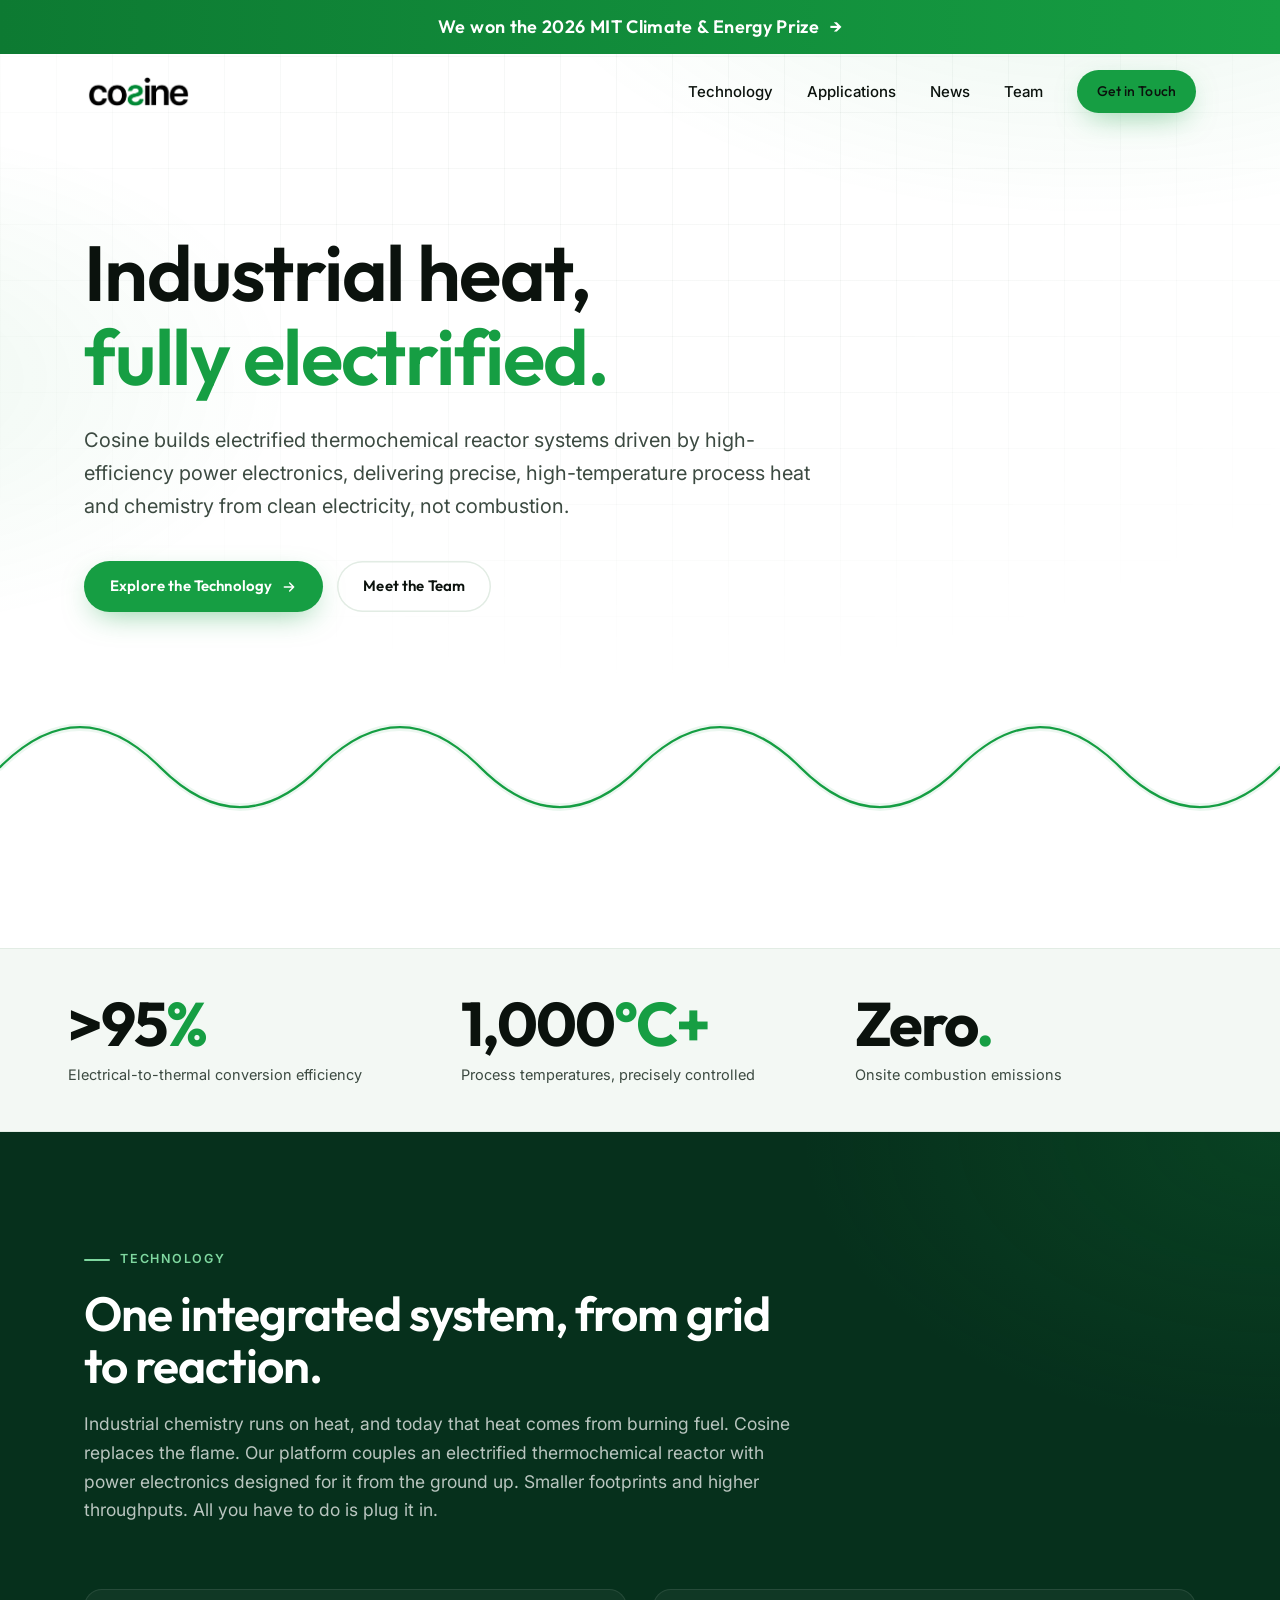
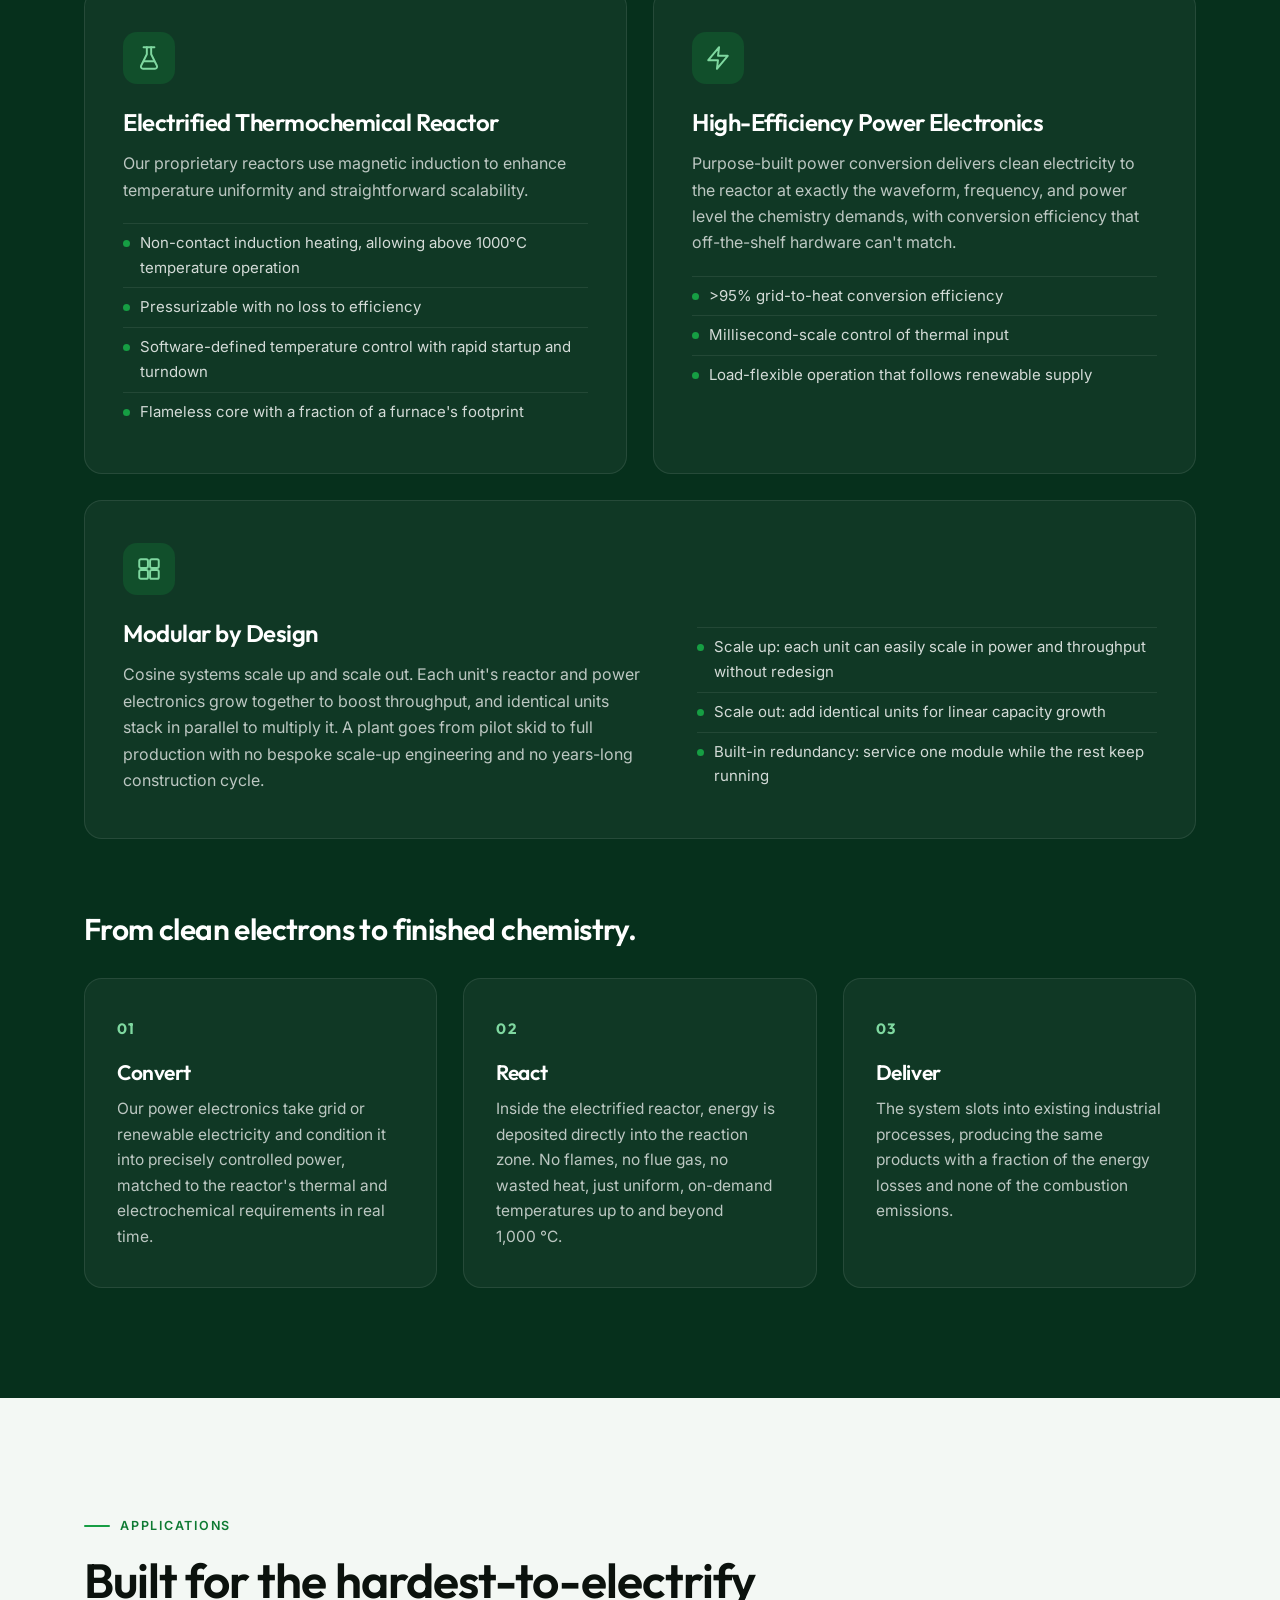
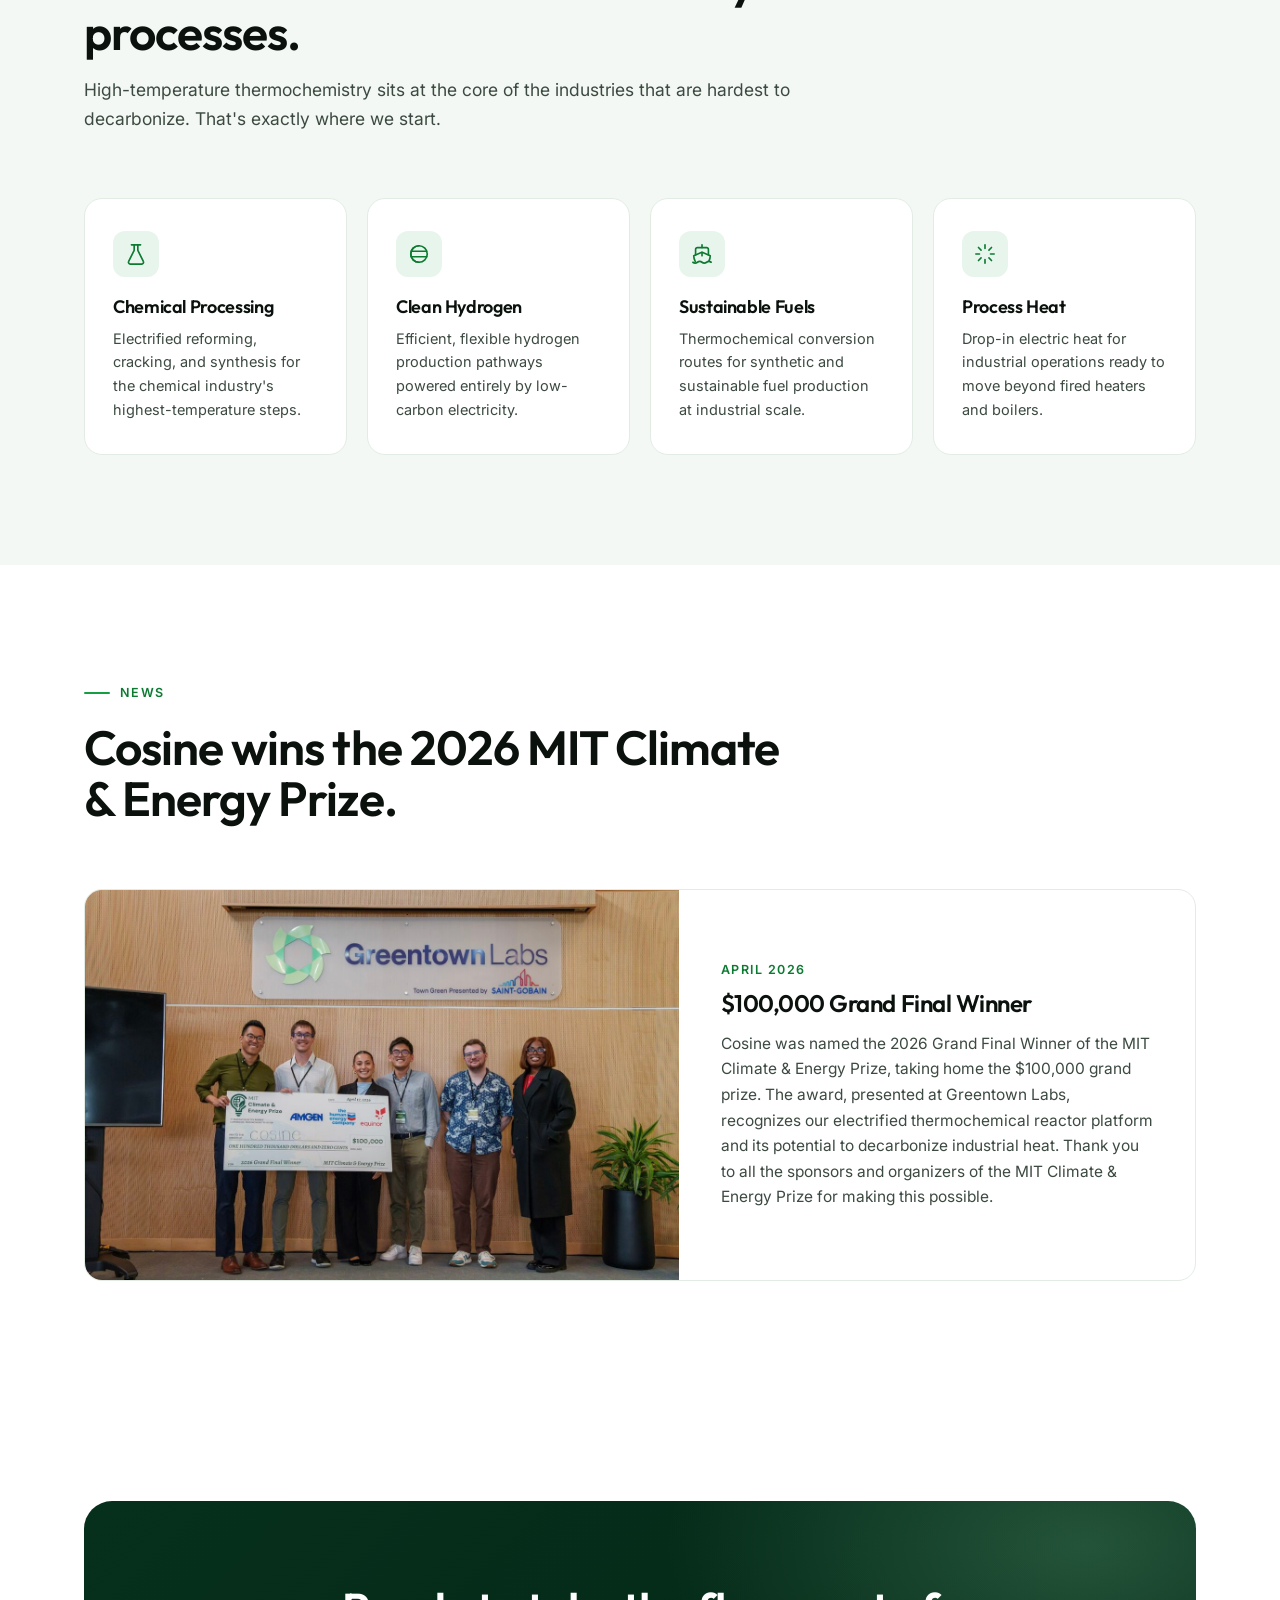
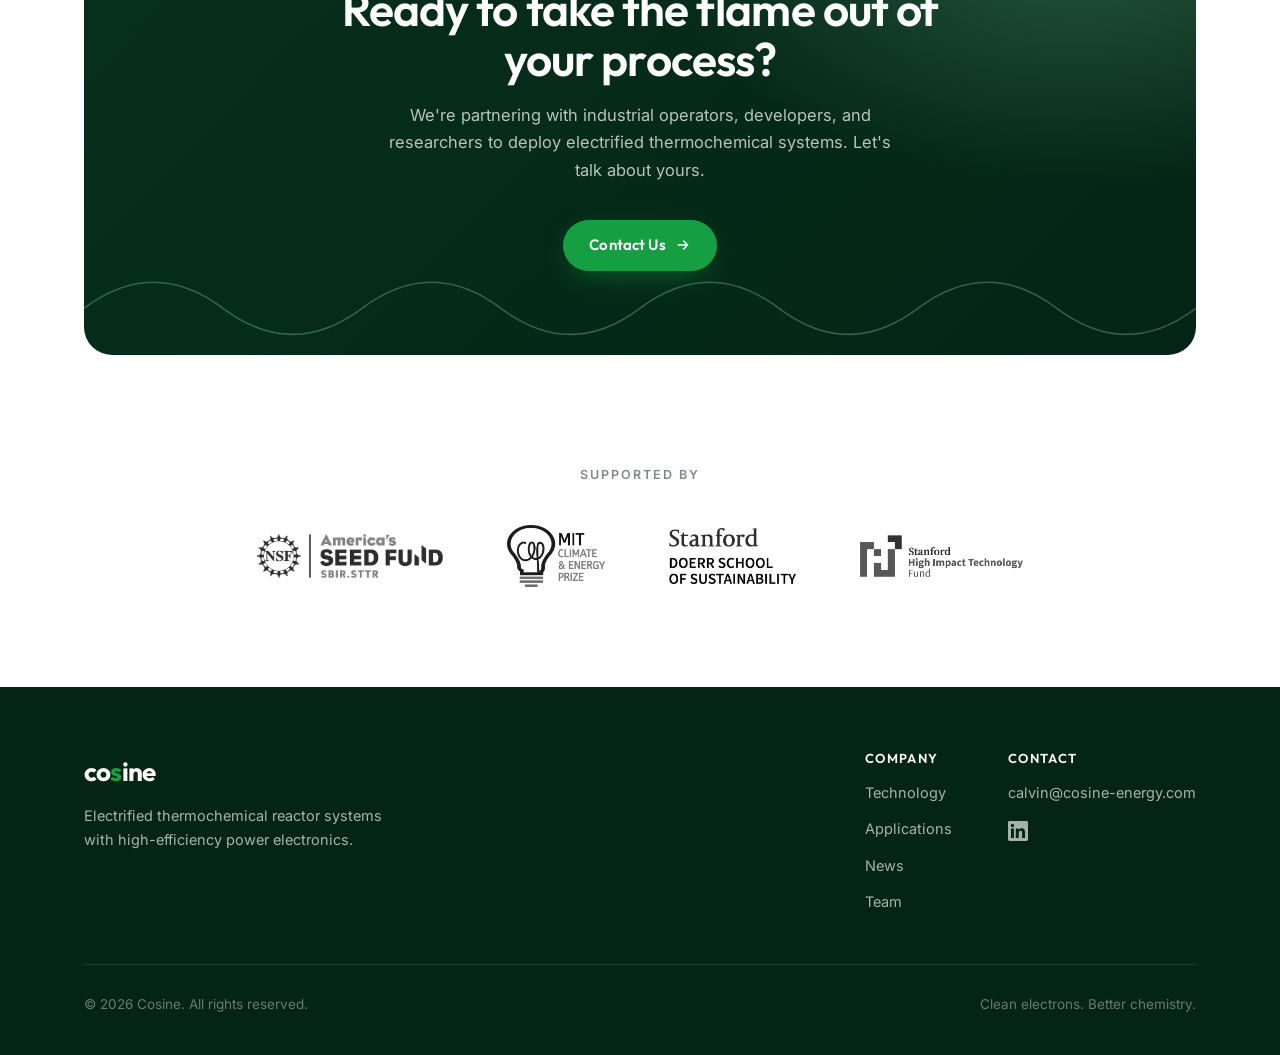
==== index.html @ 0b025c3e "Revert nav logo back to PNG" ====
<!DOCTYPE html>
<html lang="en">
<head>
  <meta charset="UTF-8" />
  <meta name="viewport" content="width=device-width, initial-scale=1.0" />
  <title>Cosine | Electrified Thermochemical Reactors</title>
  <meta name="description" content="Cosine builds electrified thermochemical reactor systems driven by high-efficiency power electronics: precise, clean industrial heat and chemistry without combustion." />
  <link rel="icon" type="image/png" href="/assets/img/logo.png" />
  <link rel="preconnect" href="https://fonts.googleapis.com" />
  <link rel="preconnect" href="https://fonts.gstatic.com" crossorigin />
  <link href="https://fonts.googleapis.com/css2?family=Inter:wght@400;500;600&family=Outfit:wght@500;600;700&display=swap" rel="stylesheet" />
  <link rel="stylesheet" href="/assets/css/style.css" />
</head>
<body>

  <!-- ================= NAV ================= -->
  <header class="nav" id="nav">
    <a class="announce" href="#news">We won the 2026 MIT Climate &amp; Energy Prize <span class="arrow">&rarr;</span></a>
    <div class="wrap nav-inner">
      <a href="/" class="nav-logo" aria-label="Cosine home">
        <img src="/assets/img/logo.png" alt="Cosine" />
      </a>
      <button class="nav-toggle" id="navToggle" aria-label="Toggle menu" aria-expanded="false">
        <span></span><span></span><span></span>
      </button>
      <ul class="nav-links" id="navLinks">
        <li><a href="#technology">Technology</a></li>
        <li><a href="#applications">Applications</a></li>
        <li><a href="#news">News</a></li>
        <li><a href="/team/">Team</a></li>
        <li><a href="mailto:calvin@cosine-energy.com" class="btn btn-primary">Get in Touch</a></li>
      </ul>
    </div>
  </header>

  <!-- ================= HERO ================= -->
  <section class="hero">
    <div class="hero-grid" aria-hidden="true"></div>
    <div class="wrap">
      <h1 class="reveal visible">Industrial heat,<br /><span class="accent">fully electrified.</span></h1>
      <p class="hero-sub reveal visible d1">
        Cosine builds electrified thermochemical reactor systems driven by
        high-efficiency power electronics, delivering precise, high-temperature
        process heat and chemistry from clean electricity, not combustion.
      </p>
      <div class="hero-actions reveal visible d2">
        <a href="#technology" class="btn btn-primary">
          Explore the Technology
          <svg width="16" height="16" viewBox="0 0 24 24" fill="none" stroke="currentColor" stroke-width="2.2" stroke-linecap="round" stroke-linejoin="round"><path d="M5 12h14M13 6l6 6-6 6"/></svg>
        </a>
        <a href="/team/" class="btn btn-ghost">Meet the Team</a>
      </div>
    </div>
    <div class="hero-wave" aria-hidden="true">
      <svg viewBox="0 0 1440 160" fill="none" xmlns="http://www.w3.org/2000/svg" preserveAspectRatio="none">
        <path class="wave-line" d="M0 80 C 60 20, 120 20, 180 80 S 300 140, 360 80 S 480 20, 540 80 S 660 140, 720 80 S 840 20, 900 80 S 1020 140, 1080 80 S 1200 20, 1260 80 S 1380 140, 1440 80"
              stroke="#169e43" stroke-width="2.5" stroke-linecap="round"/>
        <path d="M0 80 C 60 20, 120 20, 180 80 S 300 140, 360 80 S 480 20, 540 80 S 660 140, 720 80 S 840 20, 900 80 S 1020 140, 1080 80 S 1200 20, 1260 80 S 1380 140, 1440 80"
              stroke="#169e43" stroke-width="8" stroke-linecap="round" opacity="0.08"/>
      </svg>
    </div>
  </section>

  <!-- ================= STATS ================= -->
  <div class="stats">
    <div class="wrap stats-inner">
      <div class="stat reveal">
        <div class="num">&gt;95<em>%</em></div>
        <div class="label">Electrical-to-thermal conversion efficiency</div>
      </div>
      <div class="stat reveal d1">
        <div class="num">1,000<em>°C+</em></div>
        <div class="label">Process temperatures, precisely controlled</div>
      </div>
      <div class="stat reveal d2">
        <div class="num">Zero<em>.</em></div>
        <div class="label">Onsite combustion emissions</div>
      </div>
    </div>
  </div>

  <!-- ================= TECHNOLOGY ================= -->
  <section class="tech on-dark" id="technology">
    <div class="wrap">
      <div class="section-head reveal">
        <span class="eyebrow">Technology</span>
        <h2>One integrated system, from grid to reaction.</h2>
        <p>
          Industrial chemistry runs on heat, and today that heat comes from burning
          fuel. Cosine replaces the flame. Our platform couples an electrified
          thermochemical reactor with power electronics designed for it from the
          ground up. Smaller footprints and higher throughputs. All you have to do
          is plug it in.
        </p>
      </div>
      <div class="tech-cards">
        <div class="tech-card reveal">
          <div class="icon">
            <svg width="26" height="26" viewBox="0 0 24 24" fill="none" stroke="currentColor" stroke-width="1.8" stroke-linecap="round" stroke-linejoin="round"><path d="M10 2v6.5L4.7 19.2A2 2 0 0 0 6.5 22h11a2 2 0 0 0 1.8-2.8L14 8.5V2"/><path d="M7 2h10"/><path d="M7.5 15h9"/></svg>
          </div>
          <h3>Electrified Thermochemical Reactor</h3>
          <p>
            Our proprietary reactors use magnetic induction to
            enhance temperature uniformity and straightforward scalability.
          </p>
          <ul>
            <li>Non-contact induction heating, allowing above 1000°C temperature operation</li>
            <li>Pressurizable with no loss to efficiency</li>
            <li>Software-defined temperature control with rapid startup and turndown</li>
            <li>Flameless core with a fraction of a furnace's footprint</li>
          </ul>
        </div>
        <div class="tech-card reveal d1">
          <div class="icon">
            <svg width="26" height="26" viewBox="0 0 24 24" fill="none" stroke="currentColor" stroke-width="1.8" stroke-linecap="round" stroke-linejoin="round"><polygon points="13 2 3 14 12 14 11 22 21 10 12 10 13 2"/></svg>
          </div>
          <h3>High-Efficiency Power Electronics</h3>
          <p>
            Purpose-built power conversion delivers clean electricity to the reactor
            at exactly the waveform, frequency, and power level the chemistry demands,
            with conversion efficiency that off-the-shelf hardware can't match.
          </p>
          <ul>
            <li>&gt;95% grid-to-heat conversion efficiency</li>
            <li>Millisecond-scale control of thermal input</li>
            <li>Load-flexible operation that follows renewable supply</li>
          </ul>
        </div>
        <div class="tech-card wide reveal">
          <div class="icon">
            <svg width="26" height="26" viewBox="0 0 24 24" fill="none" stroke="currentColor" stroke-width="1.8" stroke-linecap="round" stroke-linejoin="round"><rect x="3" y="3" width="8" height="8" rx="1.5"/><rect x="13" y="3" width="8" height="8" rx="1.5"/><rect x="3" y="13" width="8" height="8" rx="1.5"/><rect x="13" y="13" width="8" height="8" rx="1.5"/></svg>
          </div>
          <div class="wide-cols">
            <div>
              <h3>Modular by Design</h3>
              <p>
                Cosine systems scale up and scale out. Each unit's reactor and
                power electronics grow together to boost throughput, and identical
                units stack in parallel to multiply it. A plant goes from pilot
                skid to full production with no bespoke scale-up engineering and
                no years-long construction cycle.
              </p>
            </div>
            <ul>
              <li>Scale up: each unit can easily scale in power and throughput without redesign</li>
              <li>Scale out: add identical units for linear capacity growth</li>
              <li>Built-in redundancy: service one module while the rest keep running</li>
            </ul>
          </div>
        </div>
      </div>
      <h3 class="steps-head reveal">From clean electrons to finished chemistry.</h3>
      <div class="steps">
        <div class="step reveal">
          <h3>Convert</h3>
          <p>
            Our power electronics take grid or renewable electricity and condition it
            into precisely controlled power, matched to the reactor's thermal and
            electrochemical requirements in real time.
          </p>
        </div>
        <div class="step reveal d1">
          <h3>React</h3>
          <p>
            Inside the electrified reactor, energy is deposited directly into the
            reaction zone. No flames, no flue gas, no wasted heat, just uniform,
            on-demand temperatures up to and beyond 1,000&nbsp;°C.
          </p>
        </div>
        <div class="step reveal d2">
          <h3>Deliver</h3>
          <p>
            The system slots into existing industrial processes, producing the same
            products with a fraction of the energy losses and none of the
            combustion emissions.
          </p>
        </div>
      </div>
    </div>
  </section>

  <!-- ================= APPLICATIONS ================= -->
  <section class="apps" id="applications">
    <div class="wrap">
      <div class="section-head reveal">
        <span class="eyebrow">Applications</span>
        <h2>Built for the hardest-to-electrify processes.</h2>
        <p>
          High-temperature thermochemistry sits at the core of the industries that are
          hardest to decarbonize. That's exactly where we start.
        </p>
      </div>
      <div class="apps-grid">
        <div class="app reveal">
          <div class="icon">
            <svg width="22" height="22" viewBox="0 0 24 24" fill="none" stroke="currentColor" stroke-width="1.8" stroke-linecap="round" stroke-linejoin="round"><path d="M10 2v6L4 20a2 2 0 0 0 1.8 3h12.4A2 2 0 0 0 20 20L14 8V2"/><path d="M7 2h10"/></svg>
          </div>
          <h3>Chemical Processing</h3>
          <p>Electrified reforming, cracking, and synthesis for the chemical industry's highest-temperature steps.</p>
        </div>
        <div class="app reveal d1">
          <div class="icon">
            <svg width="22" height="22" viewBox="0 0 24 24" fill="none" stroke="currentColor" stroke-width="1.8" stroke-linecap="round" stroke-linejoin="round"><circle cx="12" cy="12" r="9"/><path d="M12 3a9 9 0 0 0 0 18"/><path d="M3.5 9h17M3.5 15h17"/></svg>
          </div>
          <h3>Clean Hydrogen</h3>
          <p>Efficient, flexible hydrogen production pathways powered entirely by low-carbon electricity.</p>
        </div>
        <div class="app reveal d2">
          <div class="icon">
            <svg width="22" height="22" viewBox="0 0 24 24" fill="none" stroke="currentColor" stroke-width="1.8" stroke-linecap="round" stroke-linejoin="round"><path d="M12 10.2V14"/><path d="M12 2v3"/><path d="M19 13V7a2 2 0 0 0-2-2H7a2 2 0 0 0-2 2v6"/><path d="M19.4 20A11.6 11.6 0 0 0 21 14l-8.2-3.6a2 2 0 0 0-1.6 0L3 14a11.6 11.6 0 0 0 1.6 6"/><path d="M2 21c.6.5 1.2 1 2.5 1 2.5 0 2.5-2 5-2 1.3 0 1.9.5 2.5 1s1.2 1 2.5 1c2.5 0 2.5-2 5-2 1.3 0 1.9.5 2.5 1"/></svg>
          </div>
          <h3>Sustainable Fuels</h3>
          <p>Thermochemical conversion routes for synthetic and sustainable fuel production at industrial scale.</p>
        </div>
        <div class="app reveal d3">
          <div class="icon">
            <svg width="22" height="22" viewBox="0 0 24 24" fill="none" stroke="currentColor" stroke-width="1.8" stroke-linecap="round" stroke-linejoin="round"><path d="M12 2v4M12 18v4M2 12h4M18 12h4M4.9 4.9l2.8 2.8M16.3 16.3l2.8 2.8M4.9 19.1l2.8-2.8M16.3 7.7l2.8-2.8"/></svg>
          </div>
          <h3>Process Heat</h3>
          <p>Drop-in electric heat for industrial operations ready to move beyond fired heaters and boilers.</p>
        </div>
      </div>
    </div>
  </section>

  <!-- ================= NEWS ================= -->
  <section class="news" id="news">
    <div class="wrap">
      <div class="section-head reveal">
        <span class="eyebrow">News</span>
        <h2>Cosine wins the 2026 MIT Climate &amp; Energy Prize.</h2>
      </div>
      <div class="news-card reveal">
        <div class="news-photo">
          <img src="/assets/img/news/mitcep.jpg" alt="The Cosine team holding the $100,000 MIT Climate & Energy Prize check at Greentown Labs" />
        </div>
        <div class="news-body">
          <div class="news-date">April 2026</div>
          <h3>$100,000 Grand Final Winner</h3>
          <p>
            Cosine was named the 2026 Grand Final Winner of the MIT Climate &amp;
            Energy Prize, taking home the $100,000 grand prize. The award,
            presented at Greentown Labs, recognizes our electrified thermochemical
            reactor platform and its potential to decarbonize industrial heat.
            Thank you to all the sponsors and organizers of the MIT Climate &amp;
            Energy Prize for making this possible.
          </p>
        </div>
      </div>
    </div>
  </section>

  <!-- ================= CTA ================= -->
  <section class="cta">
    <div class="wrap">
      <div class="cta-card on-dark reveal">
        <h2>Ready to take the flame out of your process?</h2>
        <p>
          We're partnering with industrial operators, developers, and researchers to
          deploy electrified thermochemical systems. Let's talk about yours.
        </p>
        <a href="mailto:calvin@cosine-energy.com" class="btn btn-primary">
          Contact Us
          <svg width="16" height="16" viewBox="0 0 24 24" fill="none" stroke="currentColor" stroke-width="2.2" stroke-linecap="round" stroke-linejoin="round"><path d="M5 12h14M13 6l6 6-6 6"/></svg>
        </a>
        <svg class="cta-wave" viewBox="0 0 1440 120" fill="none" xmlns="http://www.w3.org/2000/svg" preserveAspectRatio="none" aria-hidden="true">
          <path d="M0 60 C 60 15, 120 15, 180 60 S 300 105, 360 60 S 480 15, 540 60 S 660 105, 720 60 S 840 15, 900 60 S 1020 105, 1080 60 S 1200 15, 1260 60 S 1380 105, 1440 60"
                stroke="#7fd8a0" stroke-width="2" stroke-linecap="round"/>
        </svg>
      </div>
    </div>
  </section>

  <!-- ================= SPONSORS ================= -->
  <section class="sponsors" aria-label="Supporters">
    <div class="wrap">
      <p class="sponsors-title reveal">Supported by</p>
      <div class="sponsors-grid">
        <div class="sponsor sponsor-nsf reveal">
          <img src="/assets/img/sponsors/nsf.png" alt="NSF America's Seed Fund, SBIR and STTR" />
        </div>
        <div class="sponsor sponsor-mit reveal d1">
          <img src="/assets/img/sponsors/mitcep.png" alt="MIT Climate and Energy Prize" />
        </div>
        <div class="sponsor sponsor-doerr reveal d2">
          <img src="/assets/img/sponsors/stanfordschoolofsustainability.jpg" alt="Stanford Doerr School of Sustainability" />
        </div>
        <div class="sponsor sponsor-hit reveal d3">
          <img src="/assets/img/sponsors/stanfordhighimpact.png" alt="Stanford High Impact Technology Fund" />
        </div>
      </div>
    </div>
  </section>

  <!-- ================= FOOTER ================= -->
  <footer class="footer on-dark">
    <div class="wrap">
      <div class="footer-inner">
        <div>
          <div class="wordmark">co<span class="s">s</span>ine</div>
          <p class="tagline">Electrified thermochemical reactor systems with high-efficiency power electronics.</p>
        </div>
        <div class="footer-links">
          <div>
            <h4>Company</h4>
            <ul>
              <li><a href="#technology">Technology</a></li>
              <li><a href="#applications">Applications</a></li>
              <li><a href="#news">News</a></li>
              <li><a href="/team/">Team</a></li>
            </ul>
          </div>
          <div>
            <h4>Contact</h4>
            <ul>
              <li><a href="mailto:calvin@cosine-energy.com">calvin@cosine-energy.com</a></li>
              <li>
                <a href="https://www.linkedin.com/company/cosine-energy/" target="_blank" rel="noopener" class="social-link" aria-label="Cosine on LinkedIn">
                  <svg width="20" height="20" viewBox="0 0 24 24" fill="currentColor" aria-hidden="true"><path d="M20.45 20.45h-3.55v-5.57c0-1.33-.03-3.04-1.85-3.04-1.85 0-2.14 1.45-2.14 2.94v5.67H9.36V9h3.41v1.56h.05c.47-.9 1.63-1.85 3.36-1.85 3.6 0 4.27 2.37 4.27 5.46v6.28zM5.34 7.43a2.06 2.06 0 1 1 0-4.12 2.06 2.06 0 0 1 0 4.12zM7.12 20.45H3.55V9h3.57v11.45zM22.22 0H1.77C.79 0 0 .77 0 1.72v20.55C0 23.23.79 24 1.77 24h20.45c.98 0 1.78-.77 1.78-1.73V1.72C24 .77 23.2 0 22.22 0z"/></svg>
                </a>
              </li>
            </ul>
          </div>
        </div>
      </div>
      <div class="footer-bottom">
        <span>© <span id="year"></span> Cosine. All rights reserved.</span>
        <span>Clean electrons. Better chemistry.</span>
      </div>
    </div>
  </footer>

  <script src="/assets/js/main.js"></script>
</body>
</html>
---- assets/css/style.css ----
/* ============================================================
   Cosine brand stylesheet
   Palette: white / greens pulled from the wordmark
   ============================================================ */

:root {
  --green: #169e43;          /* logo green */
  --green-dark: #0d7a32;
  --green-deep: #06301c;     /* near-black forest, dark sections */
  --green-deeper: #042415;
  --ink: #0b120d;            /* body headings on white */
  --body: #3c4a41;           /* body text on white */
  --mist: #f3f8f4;           /* green-tinted off-white */
  --line: #e2ece4;
  --white: #ffffff;

  --font-display: "Outfit", "Inter", system-ui, sans-serif;
  --font-body: "Inter", system-ui, -apple-system, sans-serif;

  --radius: 18px;
  --shadow-soft: 0 20px 60px -24px rgba(6, 48, 28, 0.25);
  --wrap: 1160px;
}

* { margin: 0; padding: 0; box-sizing: border-box; }

html { scroll-behavior: smooth; }

body {
  font-family: var(--font-body);
  color: var(--body);
  background: var(--white);
  line-height: 1.65;
  font-size: 16.5px;
  -webkit-font-smoothing: antialiased;
}

img { max-width: 100%; display: block; }

a { color: inherit; text-decoration: none; }

.wrap {
  max-width: var(--wrap);
  margin: 0 auto;
  padding: 0 24px;
}

h1, h2, h3, h4 {
  font-family: var(--font-display);
  color: var(--ink);
  line-height: 1.08;
  letter-spacing: -0.02em;
  font-weight: 600;
}

::selection { background: rgba(22, 158, 67, 0.22); }

/* ---------- text wordmark (matches logo: green “s”) ---------- */
.wordmark {
  font-family: var(--font-display);
  font-weight: 700;
  letter-spacing: -0.03em;
  color: var(--ink);
}
.wordmark .s { color: var(--green); }
.on-dark .wordmark { color: #fff; }

/* ---------- eyebrow labels ---------- */
.eyebrow {
  display: inline-flex;
  align-items: center;
  gap: 10px;
  font-size: 12.5px;
  font-weight: 600;
  letter-spacing: 0.14em;
  text-transform: uppercase;
  color: var(--green-dark);
  margin-bottom: 18px;
}
.eyebrow::before {
  content: "";
  width: 26px;
  height: 2px;
  background: var(--green);
  border-radius: 2px;
}
.on-dark .eyebrow { color: #7fd8a0; }
.on-dark .eyebrow::before { background: #7fd8a0; }

/* ---------- buttons ---------- */
.btn {
  display: inline-flex;
  align-items: center;
  gap: 9px;
  padding: 13px 26px;
  border-radius: 999px;
  font-weight: 600;
  font-size: 15px;
  font-family: var(--font-display);
  letter-spacing: 0.01em;
  transition: transform 0.18s ease, box-shadow 0.18s ease, background 0.18s ease;
  cursor: pointer;
  border: none;
}
.btn svg { transition: transform 0.18s ease; }
.btn:hover svg { transform: translateX(3px); }

.btn-primary {
  background: var(--green);
  color: #fff;
  box-shadow: 0 10px 30px -10px rgba(22, 158, 67, 0.55);
}
.btn-primary:hover {
  background: var(--green-dark);
  transform: translateY(-2px);
}

.btn-ghost {
  background: transparent;
  color: var(--ink);
  box-shadow: inset 0 0 0 1.5px var(--line);
}
.btn-ghost:hover {
  box-shadow: inset 0 0 0 1.5px var(--green);
  color: var(--green-dark);
  transform: translateY(-2px);
}
.on-dark .btn-ghost {
  color: #fff;
  box-shadow: inset 0 0 0 1.5px rgba(255, 255, 255, 0.28);
}
.on-dark .btn-ghost:hover { box-shadow: inset 0 0 0 1.5px #fff; color: #fff; }

/* ============================================================
   NAV
   ============================================================ */
.nav {
  position: fixed;
  inset: 0 0 auto 0;
  z-index: 100;
  transition: background 0.25s ease, box-shadow 0.25s ease;
}
.nav.scrolled {
  background: rgba(255, 255, 255, 0.86);
  backdrop-filter: blur(14px);
  -webkit-backdrop-filter: blur(14px);
  box-shadow: 0 1px 0 var(--line);
}
.announce {
  display: block;
  background: linear-gradient(90deg, var(--green-dark), var(--green));
  color: #fff;
  text-align: center;
  font-family: var(--font-display);
  font-size: 18px;
  font-weight: 600;
  letter-spacing: 0.02em;
  padding: 12px 16px;
}
.announce .arrow {
  display: inline-block;
  margin-left: 6px;
  transition: transform 0.18s ease;
}
.announce:hover .arrow { transform: translateX(4px); }

.nav-inner {
  display: flex;
  align-items: center;
  justify-content: space-between;
  height: 76px;
}
.nav-logo img { height: 36px; width: auto; }

.nav-links {
  display: flex;
  align-items: center;
  gap: 34px;
  list-style: none;
}
.nav-links a {
  font-size: 15px;
  font-weight: 500;
  color: var(--ink);
  position: relative;
}
.nav-links a:not(.btn)::after {
  content: "";
  position: absolute;
  left: 0;
  bottom: -6px;
  width: 100%;
  height: 2px;
  border-radius: 2px;
  background: var(--green);
  transform: scaleX(0);
  transform-origin: left;
  transition: transform 0.2s ease;
}
.nav-links a:not(.btn):hover::after,
.nav-links a.active::after { transform: scaleX(1); }
.nav-links .btn { padding: 10px 20px; font-size: 14px; }

.nav-toggle {
  display: none;
  background: none;
  border: none;
  cursor: pointer;
  padding: 8px;
}
.nav-toggle span {
  display: block;
  width: 22px;
  height: 2px;
  background: var(--ink);
  margin: 5px 0;
  border-radius: 2px;
  transition: transform 0.25s ease, opacity 0.25s ease;
}
.nav-toggle.open span:nth-child(1) { transform: translateY(7px) rotate(45deg); }
.nav-toggle.open span:nth-child(2) { opacity: 0; }
.nav-toggle.open span:nth-child(3) { transform: translateY(-7px) rotate(-45deg); }

/* ============================================================
   HERO
   ============================================================ */
.hero {
  position: relative;
  padding: 230px 0 110px;
  overflow: hidden;
  background:
    radial-gradient(900px 480px at 85% -10%, rgba(22, 158, 67, 0.10), transparent 65%),
    radial-gradient(700px 420px at -10% 40%, rgba(22, 158, 67, 0.07), transparent 60%),
    var(--white);
}
.hero-grid {
  position: absolute;
  inset: 0;
  background-image:
    linear-gradient(rgba(6, 48, 28, 0.035) 1px, transparent 1px),
    linear-gradient(90deg, rgba(6, 48, 28, 0.035) 1px, transparent 1px);
  background-size: 56px 56px;
  mask-image: radial-gradient(ellipse 90% 70% at 50% 20%, black 30%, transparent 75%);
  -webkit-mask-image: radial-gradient(ellipse 90% 70% at 50% 20%, black 30%, transparent 75%);
}
.hero .wrap { position: relative; }

.hero h1 {
  font-size: clamp(44px, 6.4vw, 78px);
  max-width: 13ch;
  margin-bottom: 26px;
}
.hero h1 .accent { color: var(--green); }

.hero-sub {
  font-size: clamp(17px, 1.6vw, 20px);
  max-width: 56ch;
  margin-bottom: 38px;
}

.hero-actions { display: flex; gap: 14px; flex-wrap: wrap; }

/* animated cosine wave under the hero */
.hero-wave {
  margin-top: 84px;
  position: relative;
}
.hero-wave svg { width: 100%; height: auto; display: block; }
.hero-wave .wave-line {
  stroke-dasharray: 2600;
  stroke-dashoffset: 2600;
  animation: drawWave 2.6s cubic-bezier(0.6, 0, 0.2, 1) 0.3s forwards;
}
@keyframes drawWave { to { stroke-dashoffset: 0; } }

/* ---------- stat strip ---------- */
.stats {
  border-top: 1px solid var(--line);
  border-bottom: 1px solid var(--line);
  background: var(--mist);
}
.stats-inner {
  display: grid;
  grid-template-columns: repeat(3, 1fr);
  gap: 20px;
  padding: 44px 0;
}
.stat { text-align: left; padding: 0 8px; }
.stat .num {
  font-family: var(--font-display);
  font-size: clamp(44px, 4.8vw, 62px);
  font-weight: 700;
  color: var(--ink);
  letter-spacing: -0.03em;
  line-height: 1;
}
.stat .num em { color: var(--green); font-style: normal; }
.stat .label {
  margin-top: 8px;
  font-size: 14.5px;
  color: var(--body);
}

/* ============================================================
   SECTIONS
   ============================================================ */
section { padding: 110px 0; scroll-margin-top: 140px; }

.section-head { max-width: 720px; margin-bottom: 64px; }
.section-head h2 {
  font-size: clamp(32px, 4vw, 48px);
  margin-bottom: 18px;
}
.section-head p { font-size: 17.5px; }

/* ---------- technology (dark) ---------- */
.tech {
  background:
    radial-gradient(800px 500px at 100% 0%, rgba(22, 158, 67, 0.16), transparent 60%),
    var(--green-deep);
}
.tech .section-head h2, .tech h3 { color: #fff; }
.tech .section-head p { color: rgba(255, 255, 255, 0.72); }

.tech-cards {
  display: grid;
  grid-template-columns: 1fr 1fr;
  gap: 26px;
}
.tech-card.wide { grid-column: 1 / -1; }
.tech-card.wide .wide-cols {
  display: grid;
  grid-template-columns: 1.15fr 1fr;
  gap: 12px 44px;
  align-items: start;
}
.tech-card.wide .wide-cols ul { margin-top: 6px; }
.tech-card {
  position: relative;
  border-radius: var(--radius);
  padding: 42px 38px;
  background: rgba(255, 255, 255, 0.045);
  border: 1px solid rgba(255, 255, 255, 0.09);
  overflow: hidden;
  transition: transform 0.25s ease, border-color 0.25s ease, background 0.25s ease;
}
.tech-card:hover {
  transform: translateY(-5px);
  border-color: rgba(127, 216, 160, 0.4);
  background: rgba(255, 255, 255, 0.07);
}
.tech-card .icon {
  width: 52px;
  height: 52px;
  border-radius: 14px;
  display: grid;
  place-items: center;
  background: rgba(22, 158, 67, 0.22);
  color: #7fd8a0;
  margin-bottom: 26px;
}
.tech-card h3 { font-size: 24px; margin-bottom: 14px; }
.tech-card p { color: rgba(255, 255, 255, 0.72); font-size: 16px; }
.tech-card ul {
  margin-top: 20px;
  list-style: none;
}
.tech-card li {
  display: flex;
  gap: 10px;
  align-items: baseline;
  color: rgba(255, 255, 255, 0.82);
  font-size: 15px;
  padding: 7px 0;
  border-top: 1px solid rgba(255, 255, 255, 0.08);
}
.tech-card li::before {
  content: "";
  flex: none;
  width: 7px;
  height: 7px;
  border-radius: 50%;
  background: var(--green);
  transform: translateY(-1px);
}

/* ---------- process steps (inside technology section) ---------- */
.steps-head {
  color: #fff;
  font-size: clamp(22px, 2.6vw, 30px);
  margin: 74px 0 32px;
}
.tech .step {
  background: rgba(255, 255, 255, 0.045);
  border-color: rgba(255, 255, 255, 0.09);
}
.tech .step:hover {
  box-shadow: none;
  border-color: rgba(127, 216, 160, 0.4);
  background: rgba(255, 255, 255, 0.07);
}
.tech .step h3 { color: #fff; }
.tech .step p { color: rgba(255, 255, 255, 0.72); }
.tech .step::before { color: #7fd8a0; }

.steps {
  display: grid;
  grid-template-columns: repeat(3, 1fr);
  gap: 26px;
  counter-reset: step;
}
.step {
  position: relative;
  border: 1px solid var(--line);
  border-radius: var(--radius);
  padding: 38px 32px;
  background: var(--white);
  transition: transform 0.25s ease, box-shadow 0.25s ease, border-color 0.25s ease;
}
.step:hover {
  transform: translateY(-5px);
  box-shadow: var(--shadow-soft);
  border-color: rgba(22, 158, 67, 0.35);
}
.step::before {
  counter-increment: step;
  content: "0" counter(step);
  font-family: var(--font-display);
  font-weight: 700;
  font-size: 15px;
  color: var(--green);
  letter-spacing: 0.08em;
  display: block;
  margin-bottom: 20px;
}
.step h3 { font-size: 21px; margin-bottom: 12px; }
.step p { font-size: 15.5px; }

/* ---------- applications ---------- */
.apps { background: var(--mist); }
.apps-grid {
  display: grid;
  grid-template-columns: repeat(4, 1fr);
  gap: 20px;
}
.app {
  background: var(--white);
  border: 1px solid var(--line);
  border-radius: var(--radius);
  padding: 32px 28px;
  transition: transform 0.25s ease, box-shadow 0.25s ease, border-color 0.25s ease;
}
.app:hover {
  transform: translateY(-5px);
  box-shadow: var(--shadow-soft);
  border-color: rgba(22, 158, 67, 0.35);
}
.app .icon {
  width: 46px;
  height: 46px;
  border-radius: 12px;
  display: grid;
  place-items: center;
  background: rgba(22, 158, 67, 0.1);
  color: var(--green-dark);
  margin-bottom: 20px;
}
.app h3 { font-size: 18px; margin-bottom: 10px; }
.app p { font-size: 14.5px; }

/* ---------- news ---------- */
.news-card {
  display: grid;
  grid-template-columns: 1.15fr 1fr;
  border: 1px solid var(--line);
  border-radius: var(--radius);
  overflow: hidden;
  background: var(--white);
  transition: transform 0.25s ease, box-shadow 0.25s ease;
}
.news-card:hover { transform: translateY(-4px); box-shadow: var(--shadow-soft); }
.news-photo { min-height: 340px; }
.news-photo img {
  width: 100%;
  height: 100%;
  object-fit: cover;
  display: block;
}
.news-body { padding: 44px 42px; align-self: center; }
.news-date {
  font-size: 12.5px;
  font-weight: 600;
  letter-spacing: 0.12em;
  text-transform: uppercase;
  color: var(--green-dark);
  margin-bottom: 10px;
}
.news-body h3 { font-size: 24px; margin-bottom: 14px; }
.news-body p { font-size: 15.5px; }

/* ---------- CTA band ---------- */
.cta {
  padding: 0;
}
.cta-card {
  position: relative;
  overflow: hidden;
  border-radius: 28px;
  background:
    radial-gradient(700px 400px at 90% 10%, rgba(127, 216, 160, 0.25), transparent 60%),
    linear-gradient(135deg, var(--green-deep), var(--green-deeper));
  padding: 84px 64px;
  margin: 110px 0;
  text-align: center;
}
.cta-card h2 {
  color: #fff;
  font-size: clamp(30px, 3.8vw, 46px);
  max-width: 22ch;
  margin: 0 auto 18px;
}
.cta-card p {
  color: rgba(255, 255, 255, 0.72);
  max-width: 52ch;
  margin: 0 auto 36px;
}
.cta-wave {
  position: absolute;
  inset: auto 0 0 0;
  opacity: 0.35;
  pointer-events: none;
}

/* ---------- sponsors ---------- */
.sponsors { padding: 0 0 100px; }
.sponsors-title {
  text-align: center;
  font-size: 12.5px;
  font-weight: 600;
  letter-spacing: 0.16em;
  text-transform: uppercase;
  color: #7d8c83;
  margin-bottom: 40px;
}
.sponsors-grid {
  display: flex;
  justify-content: center;
  align-items: center;
  flex-wrap: wrap;
  gap: 36px clamp(36px, 5vw, 72px);
}
.sponsor {
  opacity: 0.6;
  filter: grayscale(1);
  transition: opacity 0.25s ease, filter 0.25s ease;
}
.sponsor:hover { opacity: 1; filter: grayscale(0); }
.sponsor img {
  display: block;
  width: auto;
  height: 54px;
}
.sponsor-nsf img { height: 44px; }
.sponsor-mit img { height: 62px; }
.sponsor-doerr img { height: 56px; }
.sponsor-hit img { height: 42px; }

/* ============================================================
   TEAM PAGE
   ============================================================ */
.page-hero {
  position: relative;
  padding: 230px 0 90px;
  background:
    radial-gradient(900px 480px at 85% -10%, rgba(22, 158, 67, 0.1), transparent 65%),
    var(--white);
  overflow: hidden;
}
.page-hero h1 {
  font-size: clamp(40px, 5.4vw, 64px);
  max-width: 16ch;
  margin-bottom: 22px;
}
.page-hero h1 .accent { color: var(--green); }
.page-hero p { font-size: 18px; max-width: 58ch; }

.team-grid {
  display: grid;
  grid-template-columns: repeat(3, 1fr);
  gap: 28px;
}
.person {
  border: 1px solid var(--line);
  border-radius: var(--radius);
  overflow: hidden;
  background: var(--white);
  transition: transform 0.25s ease, box-shadow 0.25s ease;
}
.person:hover {
  transform: translateY(-6px);
  box-shadow: var(--shadow-soft);
}
.person .photo {
  display: block;
  aspect-ratio: 1 / 1;
  overflow: hidden;
  background: var(--mist);
}
.person .photo img {
  width: 100%;
  height: 100%;
  object-fit: cover;
  object-position: center 20%;
  transition: transform 0.45s ease;
}
.person:hover .photo img { transform: scale(1.045); }
.person .photo img.shift-up { object-position: center 59%; }
.person .info { padding: 26px 26px 30px; }
.person .role {
  font-size: 12.5px;
  font-weight: 600;
  letter-spacing: 0.12em;
  text-transform: uppercase;
  color: var(--green-dark);
  margin-bottom: 6px;
}
.person h3 { font-size: 21px; margin-bottom: 10px; }
.person p { font-size: 15px; }

.join {
  background: var(--mist);
  text-align: center;
}
.join h2 { font-size: clamp(28px, 3.4vw, 40px); margin-bottom: 16px; }
.join p { max-width: 52ch; margin: 0 auto 32px; }

/* ============================================================
   FOOTER
   ============================================================ */
.footer {
  background: var(--green-deeper);
  color: rgba(255, 255, 255, 0.65);
  padding: 64px 0 40px;
}
.footer-inner {
  display: flex;
  justify-content: space-between;
  align-items: flex-start;
  gap: 40px;
  flex-wrap: wrap;
  padding-bottom: 40px;
  border-bottom: 1px solid rgba(255, 255, 255, 0.1);
}
.footer .wordmark { font-size: 26px; }
.footer .tagline { margin-top: 10px; font-size: 14.5px; max-width: 34ch; }
.footer-links { display: flex; gap: 56px; flex-wrap: wrap; }
.footer-links h4 {
  color: #fff;
  font-size: 13px;
  letter-spacing: 0.1em;
  text-transform: uppercase;
  margin-bottom: 14px;
}
.footer-links ul { list-style: none; }
.footer-links li { margin-bottom: 9px; }
.footer-links a {
  font-size: 14.5px;
  color: rgba(255, 255, 255, 0.65);
  transition: color 0.15s ease;
}
.footer-links a:hover { color: #7fd8a0; }
.footer-links a.social-link {
  display: inline-flex;
  margin-top: 6px;
}
.footer-links a.social-link svg { display: block; }
.footer-bottom {
  display: flex;
  justify-content: space-between;
  gap: 16px;
  flex-wrap: wrap;
  padding-top: 28px;
  font-size: 13.5px;
  color: rgba(255, 255, 255, 0.4);
}

/* ============================================================
   REVEAL ANIMATIONS
   ============================================================ */
.reveal {
  opacity: 0;
  transform: translateY(26px);
  transition: opacity 0.7s ease, transform 0.7s ease;
}
.reveal.visible { opacity: 1; transform: none; }
.reveal.d1 { transition-delay: 0.1s; }
.reveal.d2 { transition-delay: 0.2s; }
.reveal.d3 { transition-delay: 0.3s; }

@media (prefers-reduced-motion: reduce) {
  html { scroll-behavior: auto; }
  .reveal { opacity: 1; transform: none; transition: none; }
  .hero-wave .wave-line { animation: none; stroke-dashoffset: 0; }
}

/* ============================================================
   RESPONSIVE
   ============================================================ */
@media (max-width: 960px) {
  .tech-cards, .steps { grid-template-columns: 1fr; }
  .tech-card.wide .wide-cols { grid-template-columns: 1fr; }
  .news-card { grid-template-columns: 1fr; }
  .news-photo { min-height: 240px; }
  .apps-grid { grid-template-columns: 1fr 1fr; }
  .team-grid { grid-template-columns: 1fr 1fr; }
  section { padding: 84px 0; }
  .cta-card { padding: 64px 32px; margin: 84px 0; }
}

@media (max-width: 720px) {
  .nav-toggle { display: block; }
  .announce { font-size: 14px; padding: 10px 14px; }
  .nav-links {
    position: fixed;
    top: 118px;
    left: 0;
    right: 0;
    flex-direction: column;
    align-items: flex-start;
    gap: 0;
    background: var(--white);
    border-bottom: 1px solid var(--line);
    padding: 8px 24px 20px;
    display: none;
  }
  .nav-links.open { display: flex; }
  .nav-links li { width: 100%; }
  .nav-links a { display: block; padding: 13px 0; font-size: 16px; }
  .nav-links .btn { margin-top: 10px; }
  .nav.scrolled, .nav:has(.nav-links.open) { background: #fff; }

  .hero { padding: 150px 0 70px; }
  .stats-inner { grid-template-columns: 1fr; gap: 30px; }
  .apps-grid { grid-template-columns: 1fr; }
  .team-grid { grid-template-columns: 1fr; }
  .hero-wave { margin-top: 56px; }
}
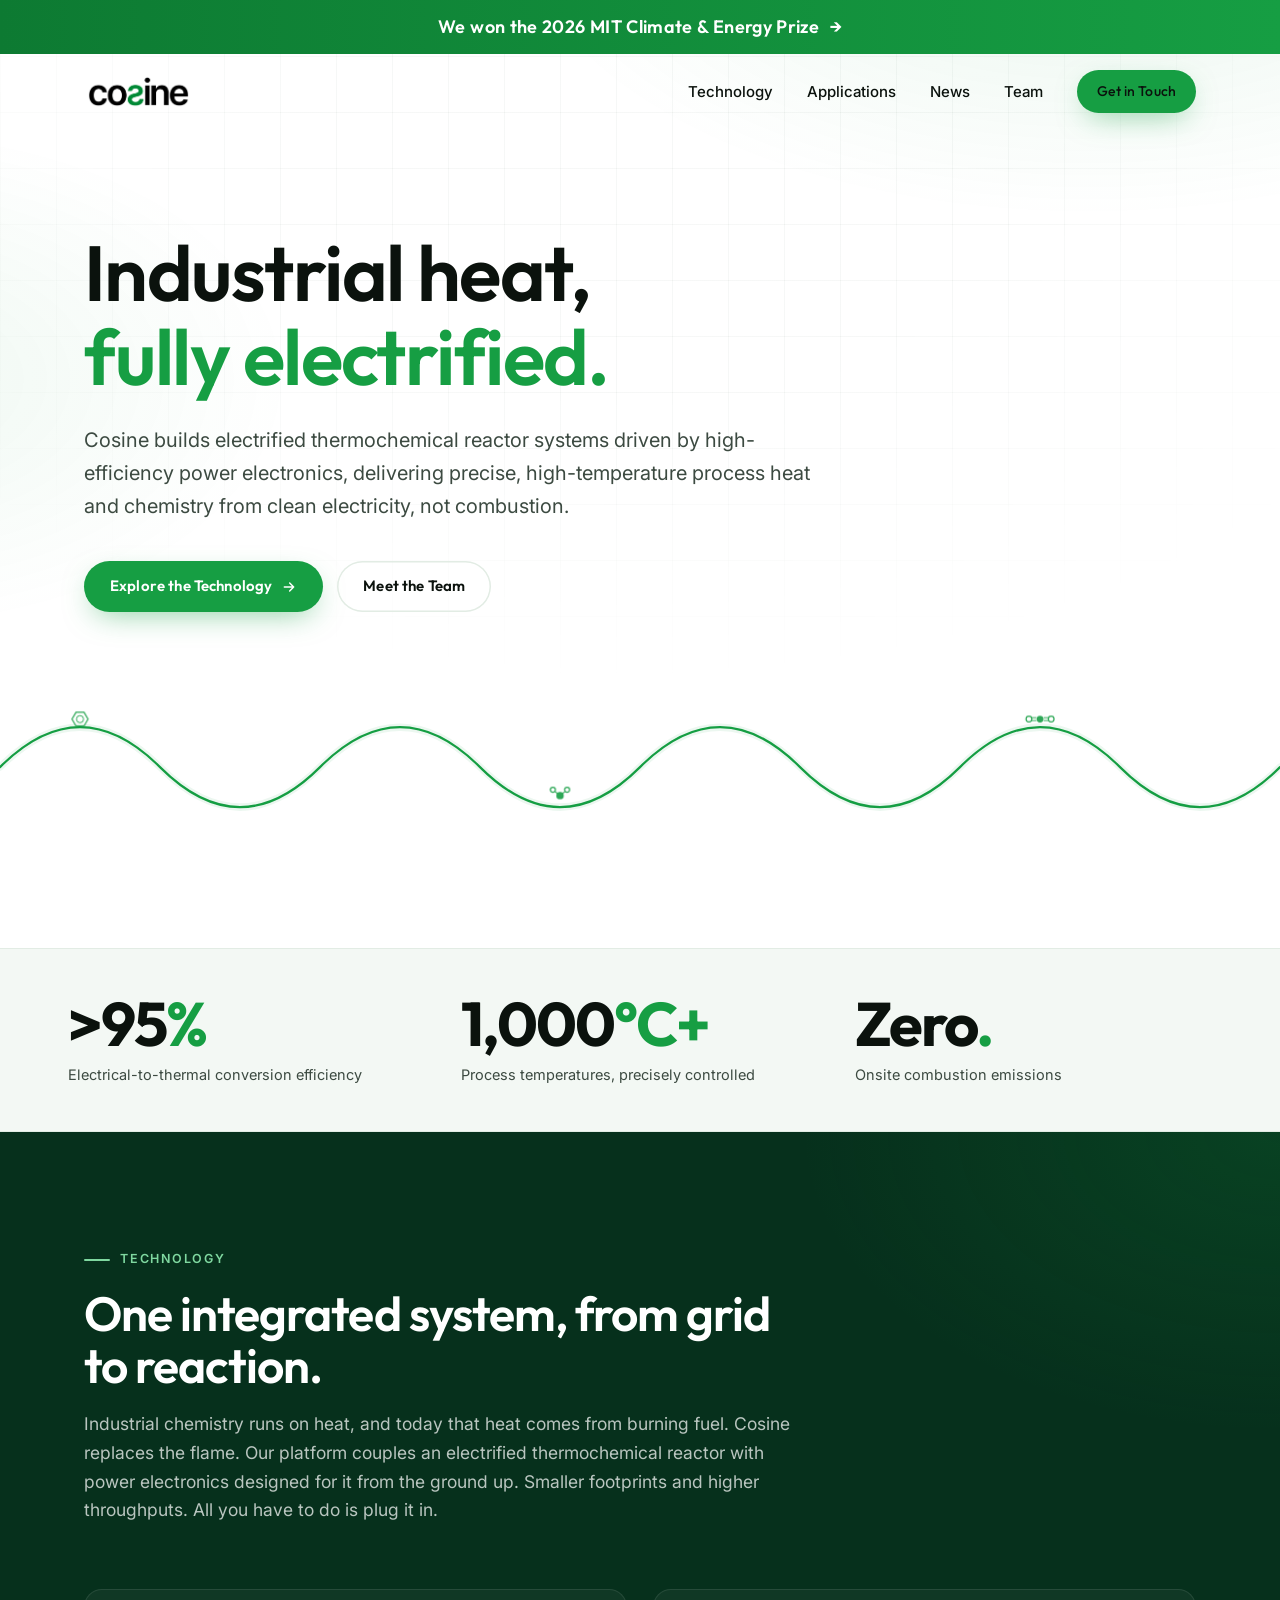
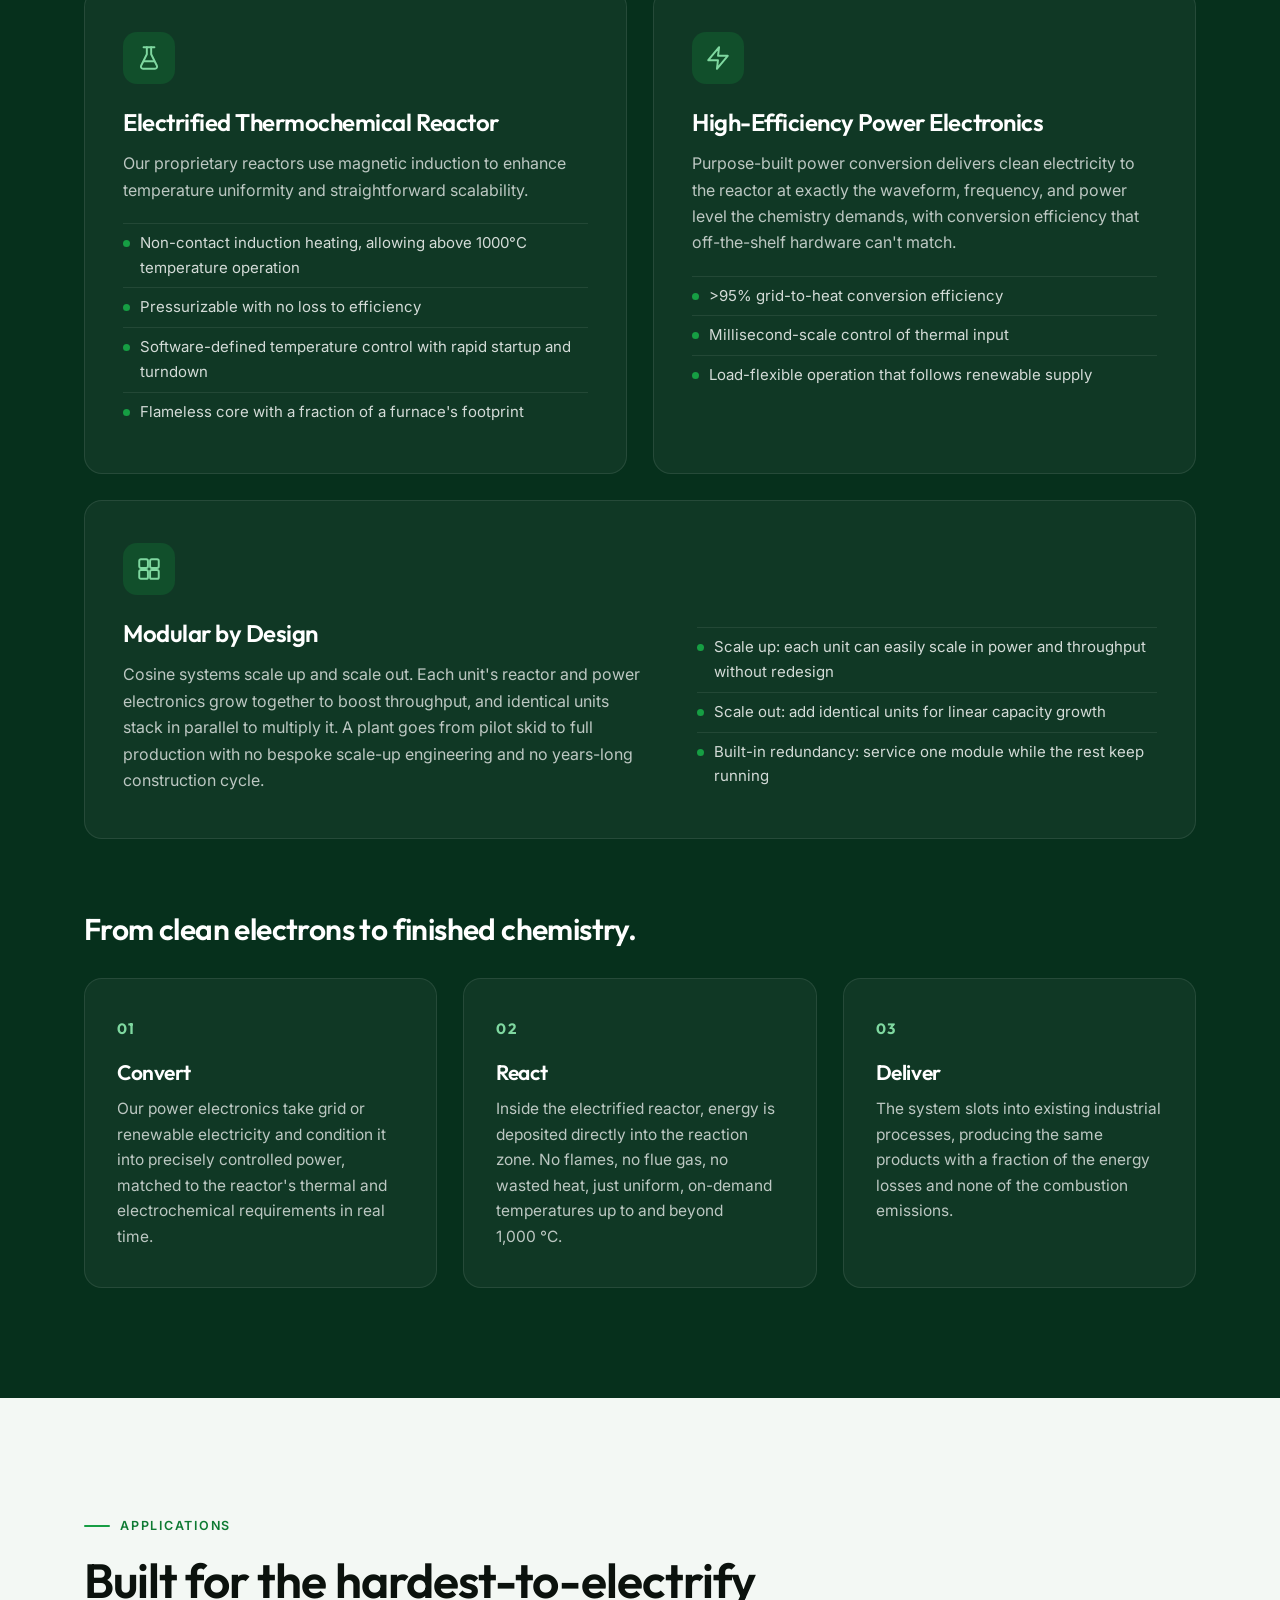
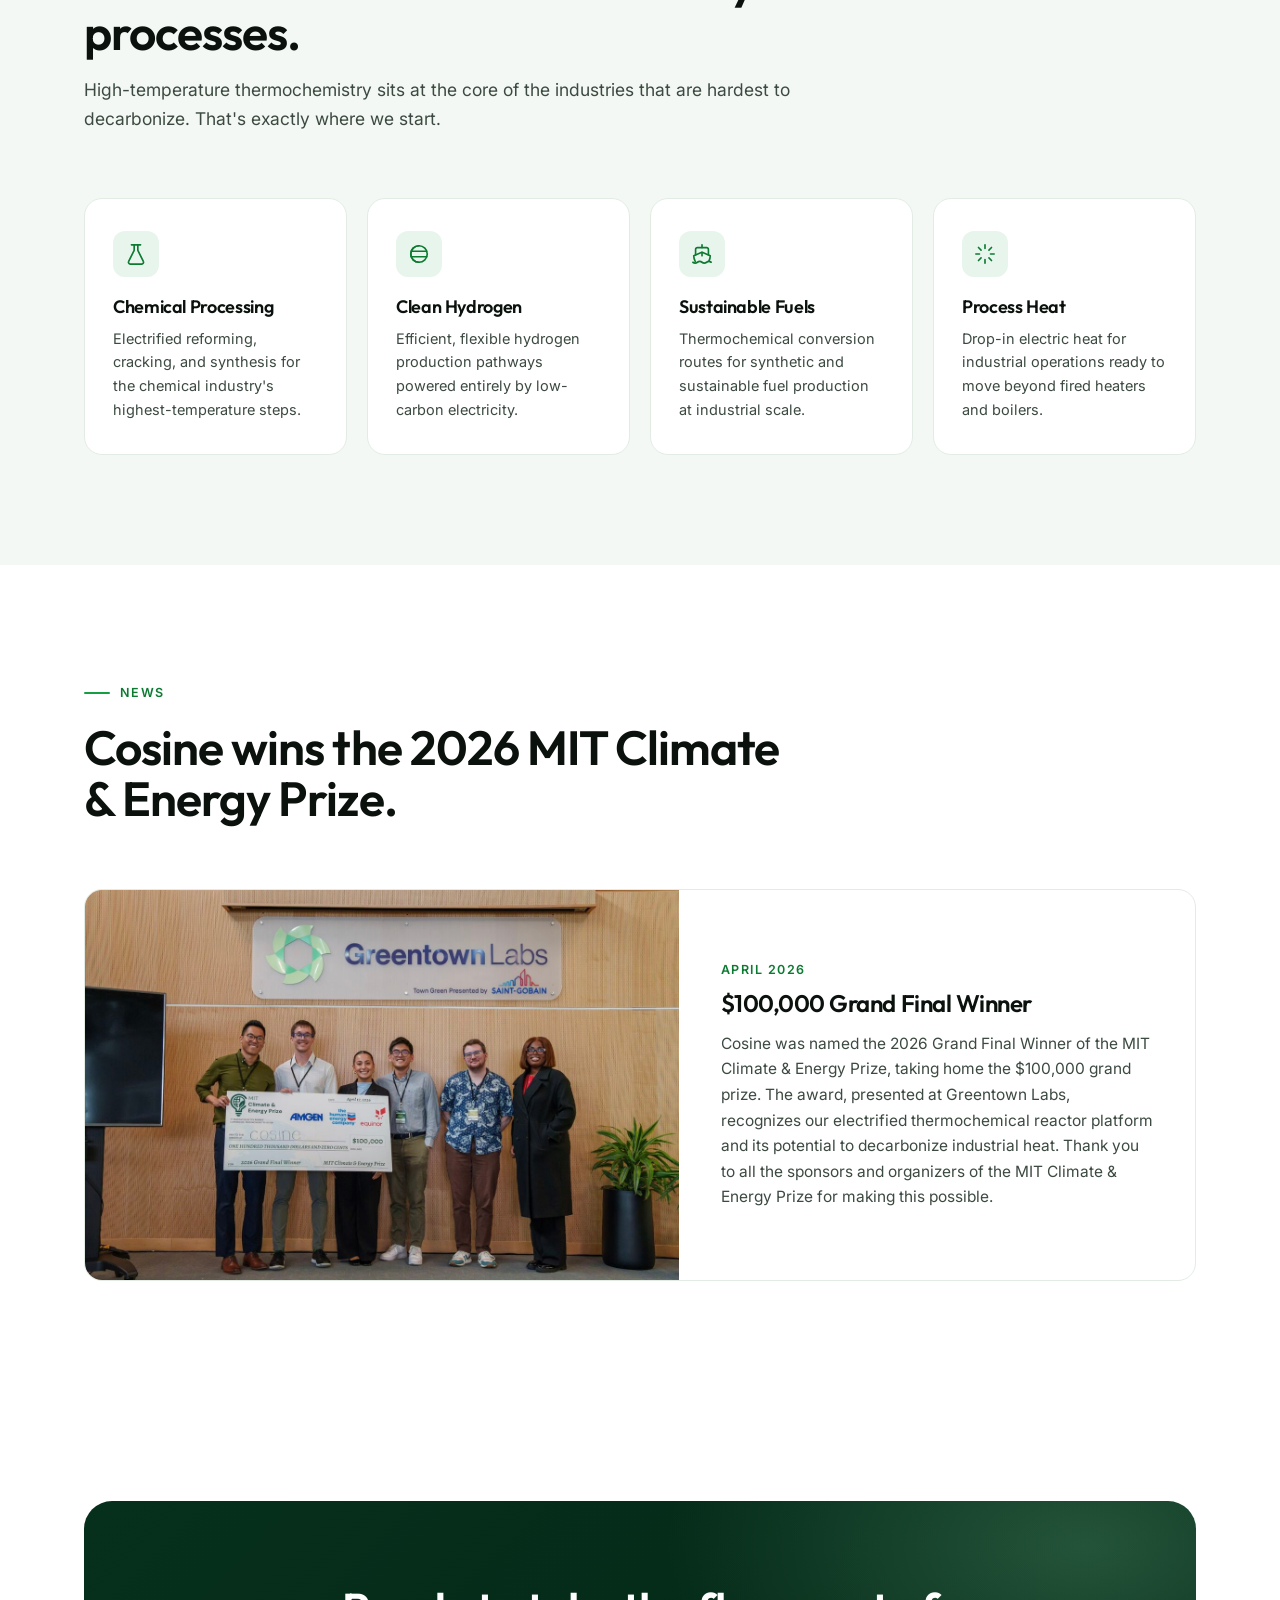
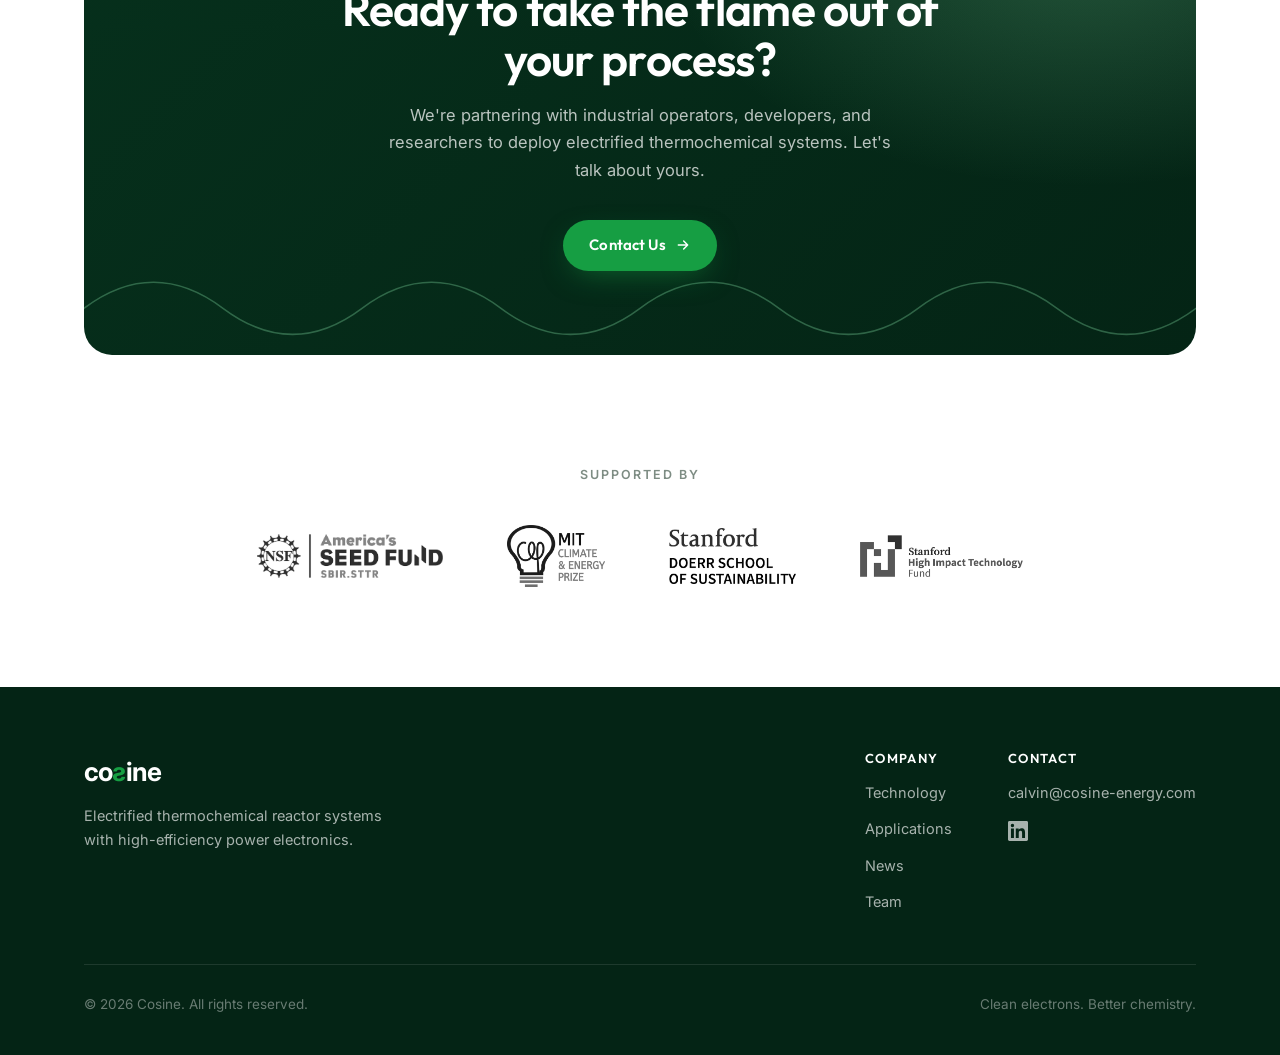
==== commit 5577c08c: "Add molecules riding the hero sine wave Benzene ring, a bent triatomic, and a linear triatomic drawn" ====
--- a/index.html
+++ b/index.html
@@ -57,6 +57,27 @@
               stroke="#169e43" stroke-width="2.5" stroke-linecap="round"/>
         <path d="M0 80 C 60 20, 120 20, 180 80 S 300 140, 360 80 S 480 20, 540 80 S 660 140, 720 80 S 840 20, 900 80 S 1020 140, 1080 80 S 1200 20, 1260 80 S 1380 140, 1440 80"
               stroke="#169e43" stroke-width="8" stroke-linecap="round" opacity="0.08"/>
+        <!-- molecules riding the wave -->
+        <g class="molecule m1" transform="translate(90, 26)">
+          <polygon points="9,0 4.5,7.8 -4.5,7.8 -9,0 -4.5,-7.8 4.5,-7.8" fill="none" stroke="#169e43" stroke-width="1.4"/>
+          <circle r="4" fill="none" stroke="#169e43" stroke-width="1.1"/>
+        </g>
+        <g class="molecule m2" transform="translate(630, 112)">
+          <line x1="0" y1="0" x2="-8" y2="-6.5" stroke="#169e43" stroke-width="1.4"/>
+          <line x1="0" y1="0" x2="8" y2="-6.5" stroke="#169e43" stroke-width="1.4"/>
+          <circle cx="0" cy="0" r="4.2" fill="#169e43"/>
+          <circle cx="-8" cy="-6.5" r="2.8" fill="#ffffff" stroke="#169e43" stroke-width="1.4"/>
+          <circle cx="8" cy="-6.5" r="2.8" fill="#ffffff" stroke="#169e43" stroke-width="1.4"/>
+        </g>
+        <g class="molecule m3" transform="translate(1170, 26)">
+          <line x1="-9.5" y1="-1.6" x2="-4" y2="-1.6" stroke="#169e43" stroke-width="1.1"/>
+          <line x1="-9.5" y1="1.6" x2="-4" y2="1.6" stroke="#169e43" stroke-width="1.1"/>
+          <line x1="4" y1="-1.6" x2="9.5" y2="-1.6" stroke="#169e43" stroke-width="1.1"/>
+          <line x1="4" y1="1.6" x2="9.5" y2="1.6" stroke="#169e43" stroke-width="1.1"/>
+          <circle cx="-12.5" cy="0" r="3.2" fill="#ffffff" stroke="#169e43" stroke-width="1.4"/>
+          <circle cx="0" cy="0" r="3.8" fill="#169e43"/>
+          <circle cx="12.5" cy="0" r="3.2" fill="#ffffff" stroke="#169e43" stroke-width="1.4"/>
+        </g>
       </svg>
     </div>
   </section>
--- a/assets/css/style.css
+++ b/assets/css/style.css
@@ -57,12 +57,16 @@
 
 /* ---------- text wordmark (matches logo: green “s”) ---------- */
 .wordmark {
-  font-family: var(--font-display);
+  font-family: var(--font-body);
   font-weight: 700;
   letter-spacing: -0.03em;
   color: var(--ink);
 }
-.wordmark .s { color: var(--green); }
+.wordmark .s {
+  color: var(--green);
+  display: inline-block;
+  transform: translateX(1px) scaleX(-1);
+}
 .on-dark .wordmark { color: #fff; }
 
 /* ---------- eyebrow labels ---------- */
@@ -272,6 +276,14 @@
   animation: drawWave 2.6s cubic-bezier(0.6, 0, 0.2, 1) 0.3s forwards;
 }
 @keyframes drawWave { to { stroke-dashoffset: 0; } }
+.hero-wave .molecule {
+  opacity: 0;
+  animation: molIn 0.9s ease forwards;
+}
+.hero-wave .molecule.m1 { animation-delay: 1.5s; }
+.hero-wave .molecule.m2 { animation-delay: 1.9s; }
+.hero-wave .molecule.m3 { animation-delay: 2.3s; }
+@keyframes molIn { to { opacity: 0.9; } }
 
 /* ---------- stat strip ---------- */
 .stats {
@@ -701,6 +713,7 @@
   html { scroll-behavior: auto; }
   .reveal { opacity: 1; transform: none; transition: none; }
   .hero-wave .wave-line { animation: none; stroke-dashoffset: 0; }
+  .hero-wave .molecule { animation: none; opacity: 0.9; }
 }
 
 /* ============================================================
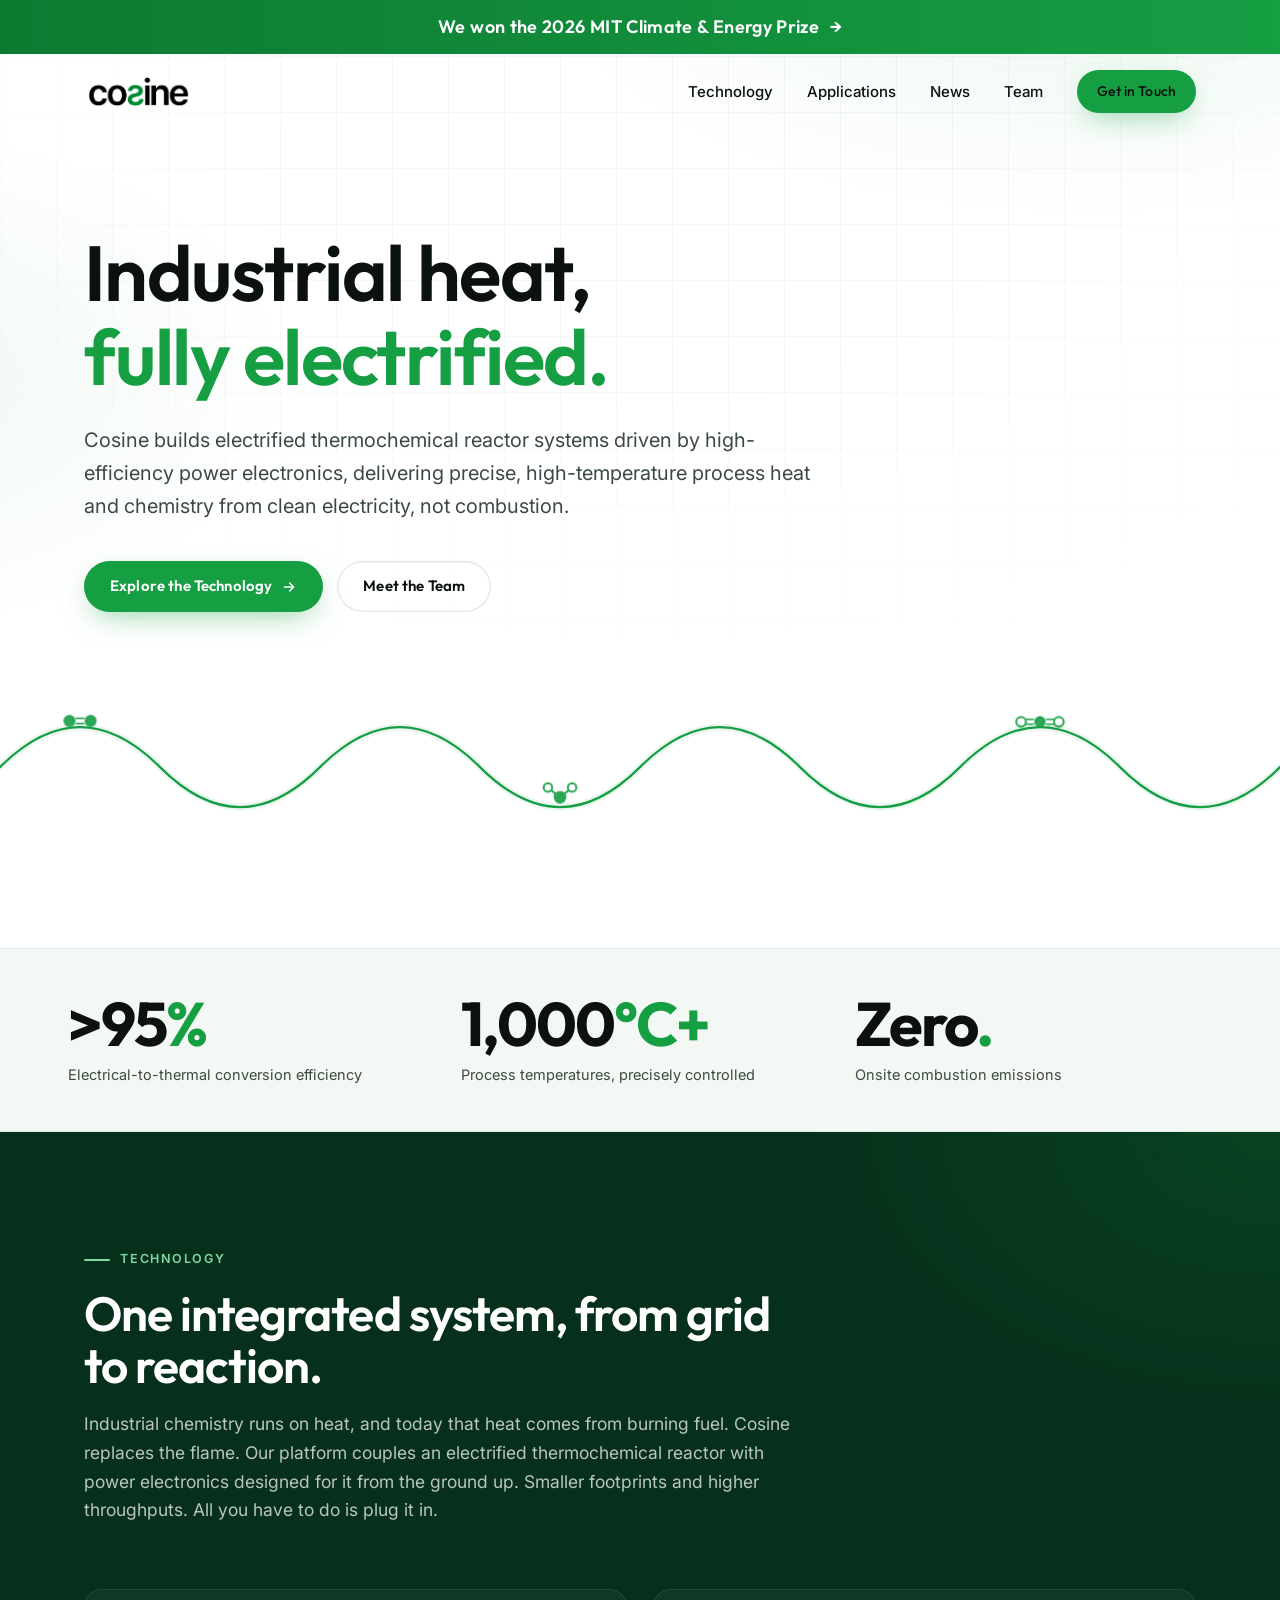
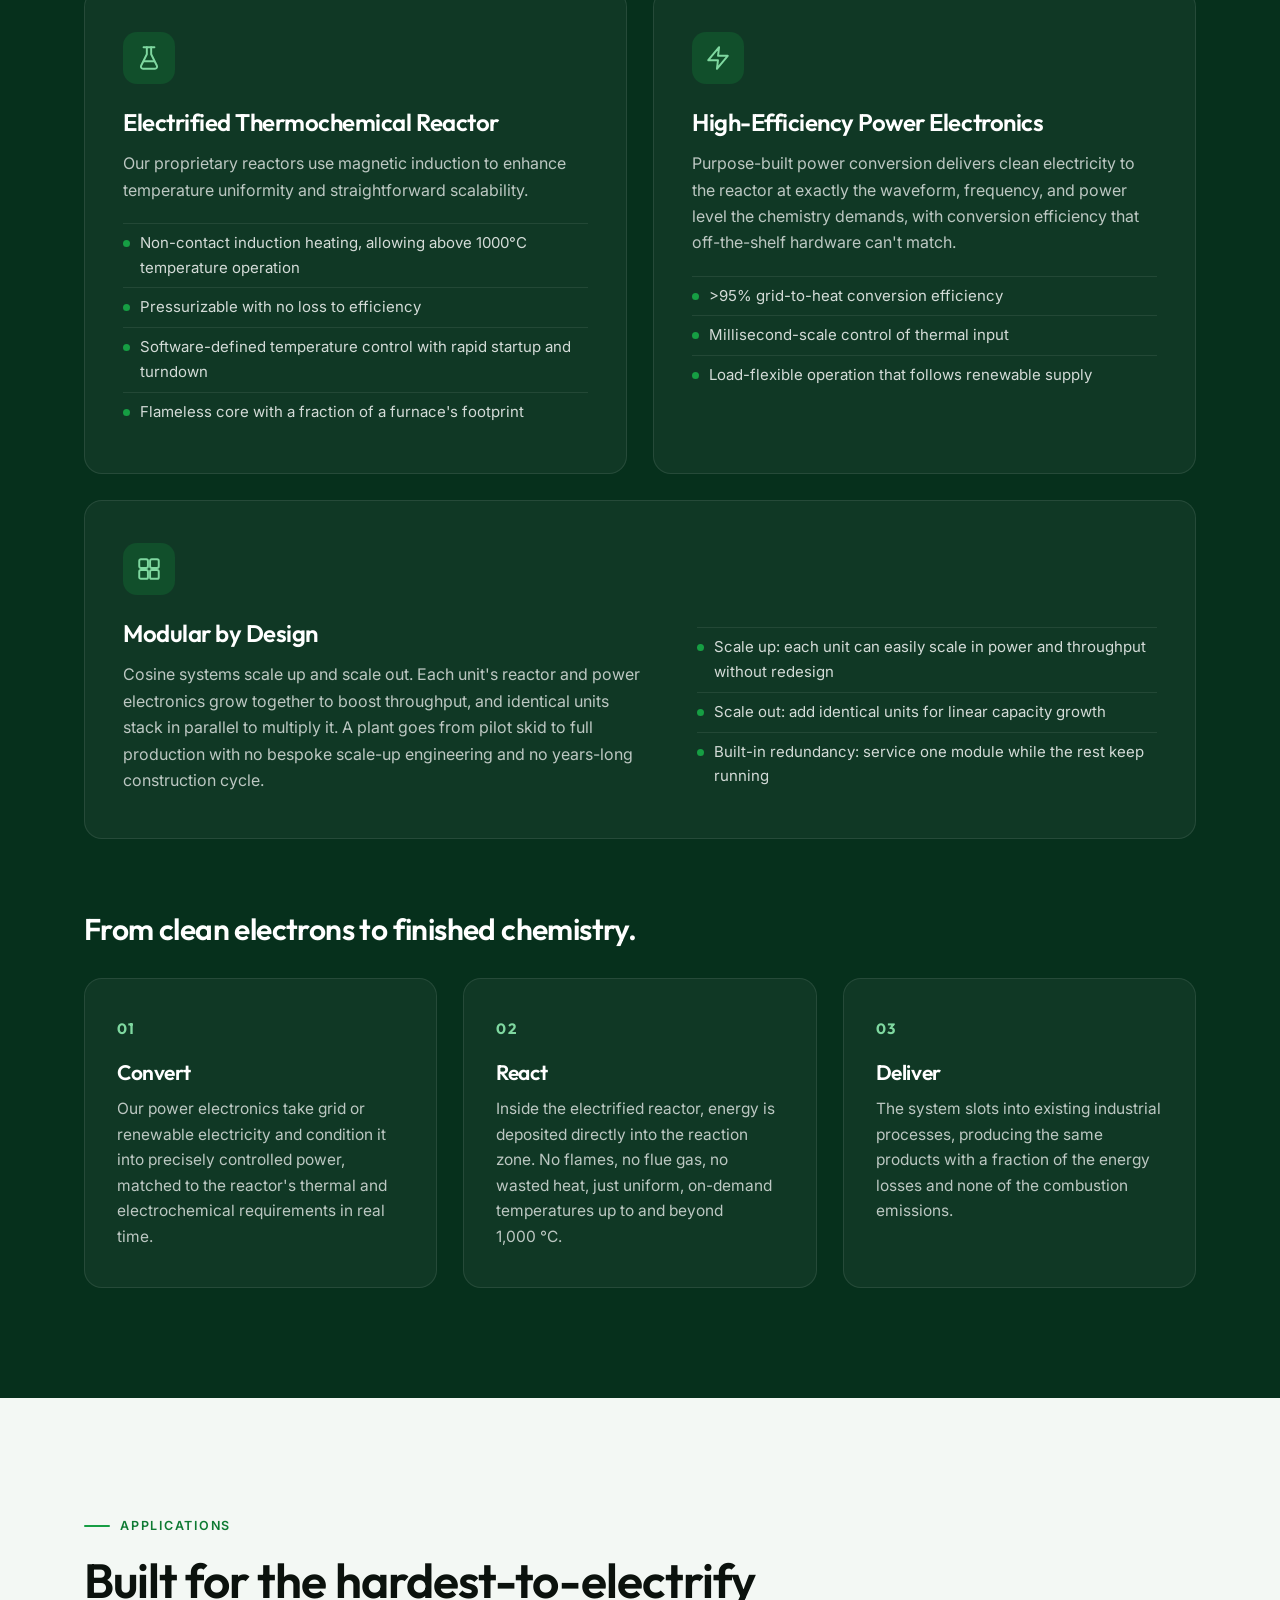
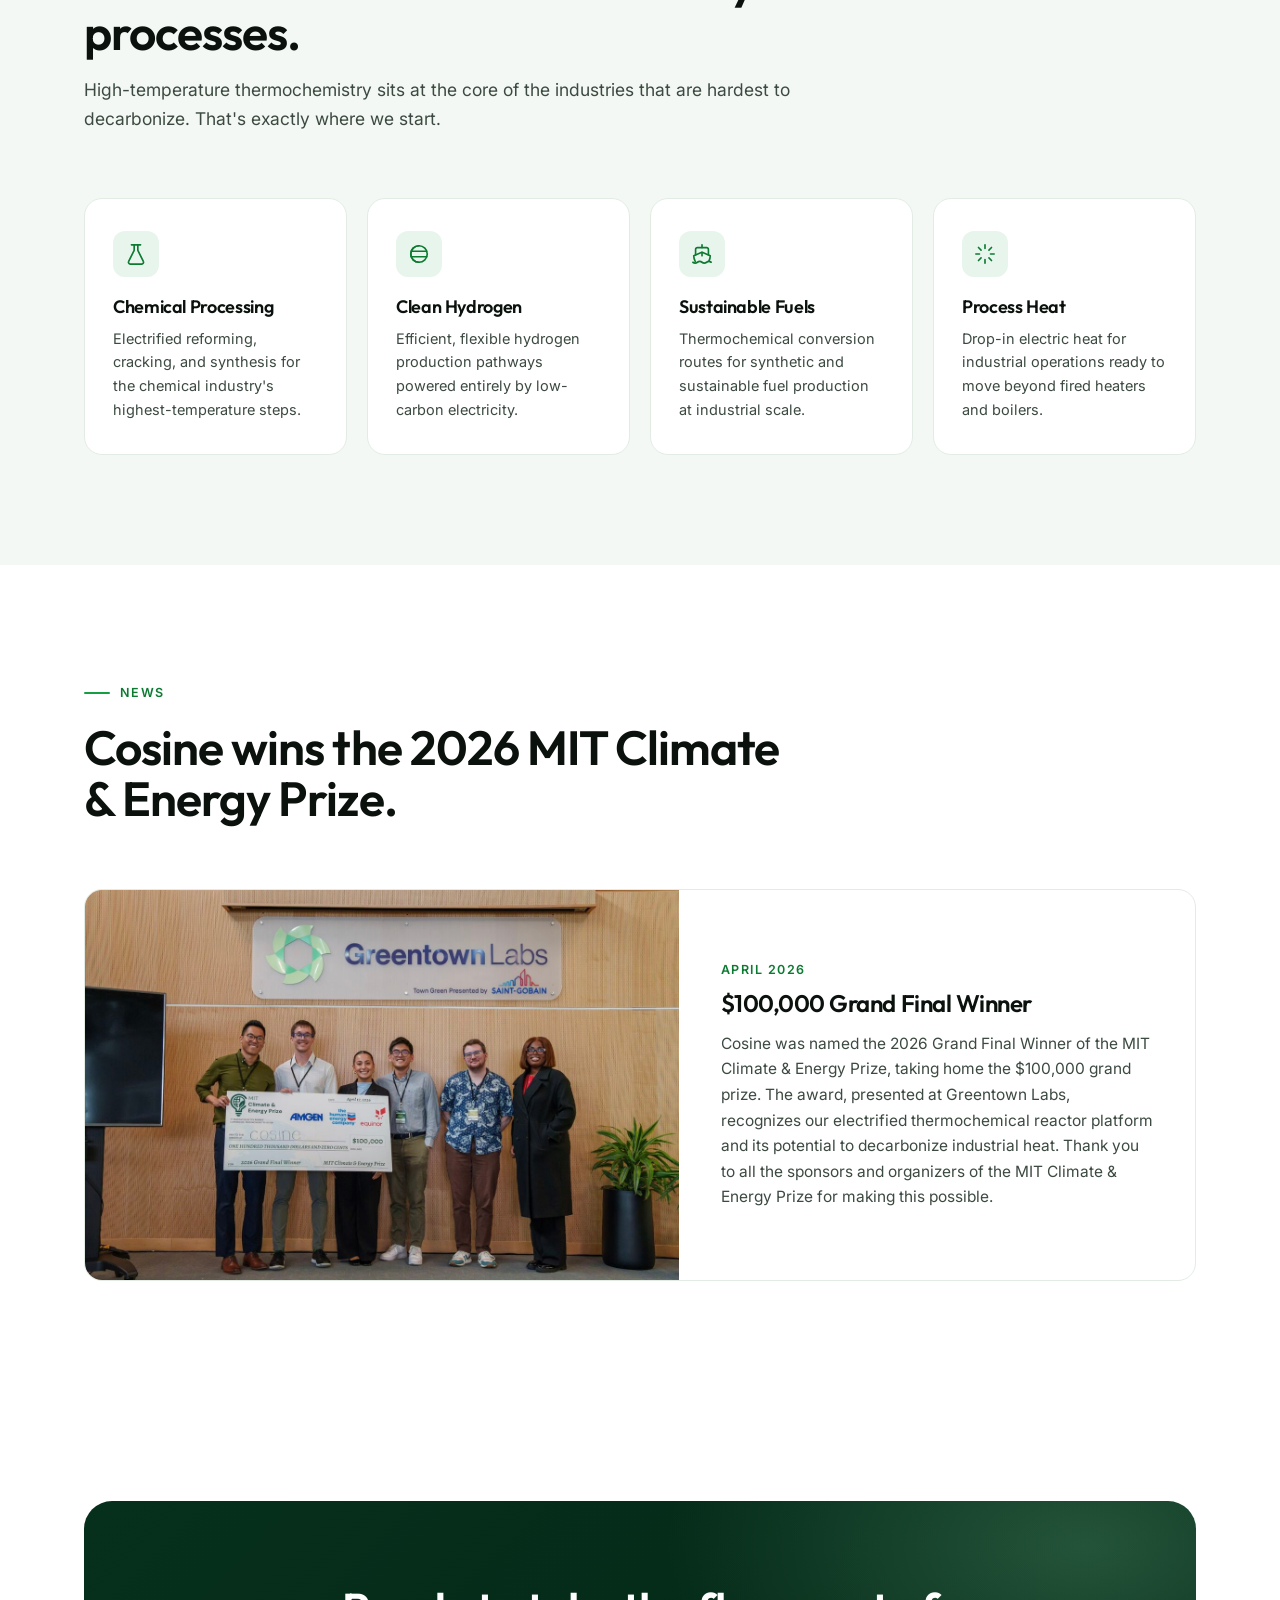
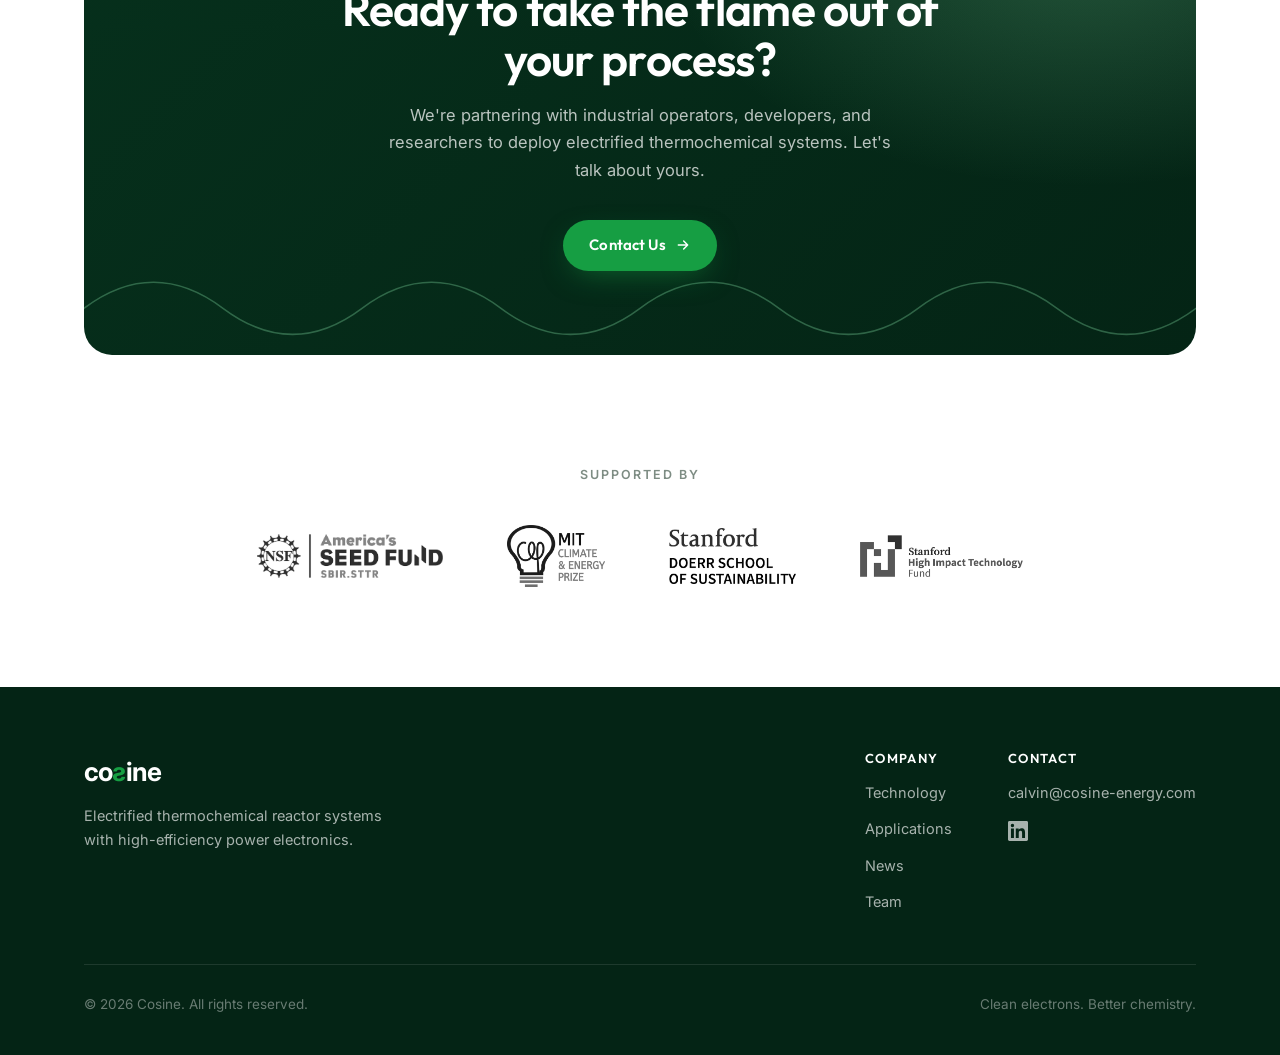
==== commit 7ba6443b: "Enlarge wave molecules and replace benzene with a diatomic" ====
--- a/index.html
+++ b/index.html
@@ -58,18 +58,20 @@
         <path d="M0 80 C 60 20, 120 20, 180 80 S 300 140, 360 80 S 480 20, 540 80 S 660 140, 720 80 S 840 20, 900 80 S 1020 140, 1080 80 S 1200 20, 1260 80 S 1380 140, 1440 80"
               stroke="#169e43" stroke-width="8" stroke-linecap="round" opacity="0.08"/>
         <!-- molecules riding the wave -->
-        <g class="molecule m1" transform="translate(90, 26)">
-          <polygon points="9,0 4.5,7.8 -4.5,7.8 -9,0 -4.5,-7.8 4.5,-7.8" fill="none" stroke="#169e43" stroke-width="1.4"/>
-          <circle r="4" fill="none" stroke="#169e43" stroke-width="1.1"/>
+        <g class="molecule m1" transform="translate(90, 28) scale(1.7)">
+          <line x1="-3" y1="-1.7" x2="3" y2="-1.7" stroke="#169e43" stroke-width="1.1"/>
+          <line x1="-3" y1="1.7" x2="3" y2="1.7" stroke="#169e43" stroke-width="1.1"/>
+          <circle cx="-7" cy="0" r="4" fill="#169e43"/>
+          <circle cx="7" cy="0" r="4" fill="#169e43"/>
         </g>
-        <g class="molecule m2" transform="translate(630, 112)">
+        <g class="molecule m2" transform="translate(630, 114) scale(1.7)">
           <line x1="0" y1="0" x2="-8" y2="-6.5" stroke="#169e43" stroke-width="1.4"/>
           <line x1="0" y1="0" x2="8" y2="-6.5" stroke="#169e43" stroke-width="1.4"/>
           <circle cx="0" cy="0" r="4.2" fill="#169e43"/>
           <circle cx="-8" cy="-6.5" r="2.8" fill="#ffffff" stroke="#169e43" stroke-width="1.4"/>
           <circle cx="8" cy="-6.5" r="2.8" fill="#ffffff" stroke="#169e43" stroke-width="1.4"/>
         </g>
-        <g class="molecule m3" transform="translate(1170, 26)">
+        <g class="molecule m3" transform="translate(1170, 29) scale(1.7)">
           <line x1="-9.5" y1="-1.6" x2="-4" y2="-1.6" stroke="#169e43" stroke-width="1.1"/>
           <line x1="-9.5" y1="1.6" x2="-4" y2="1.6" stroke="#169e43" stroke-width="1.1"/>
           <line x1="4" y1="-1.6" x2="9.5" y2="-1.6" stroke="#169e43" stroke-width="1.1"/>
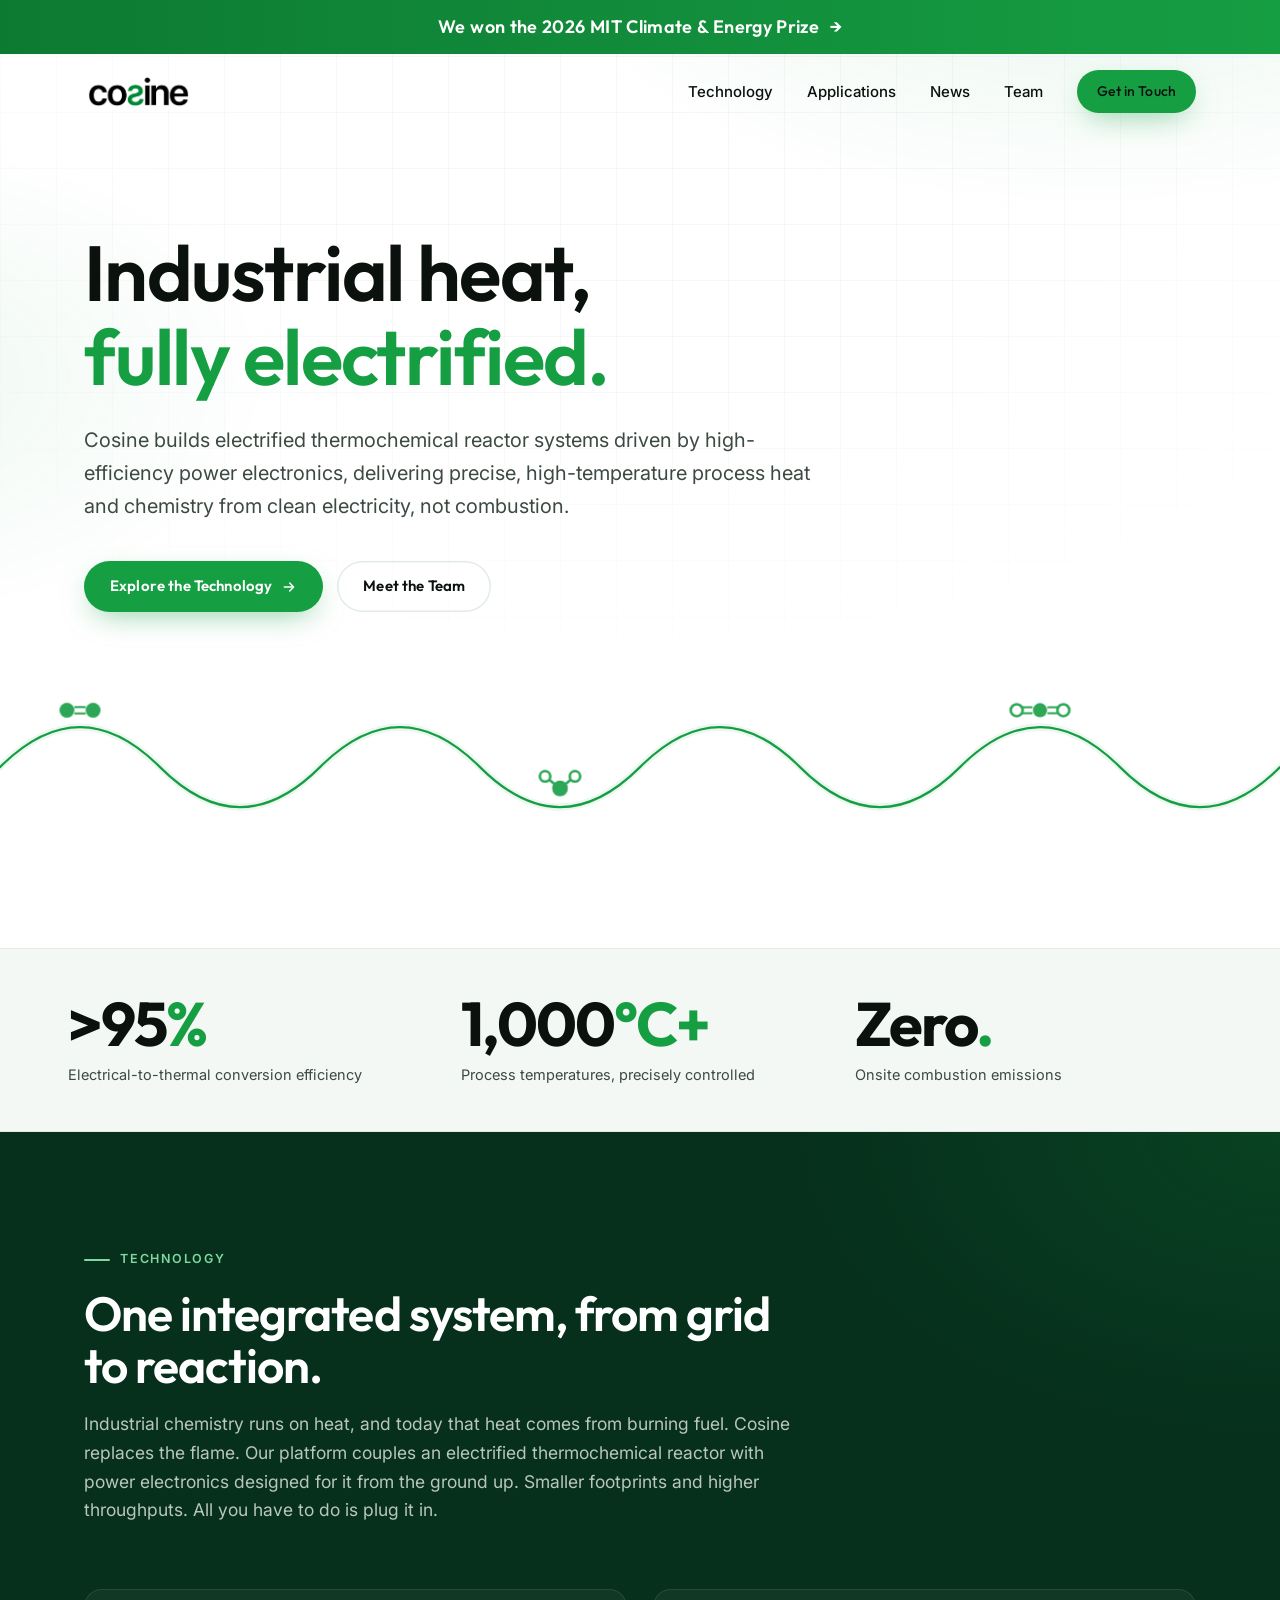
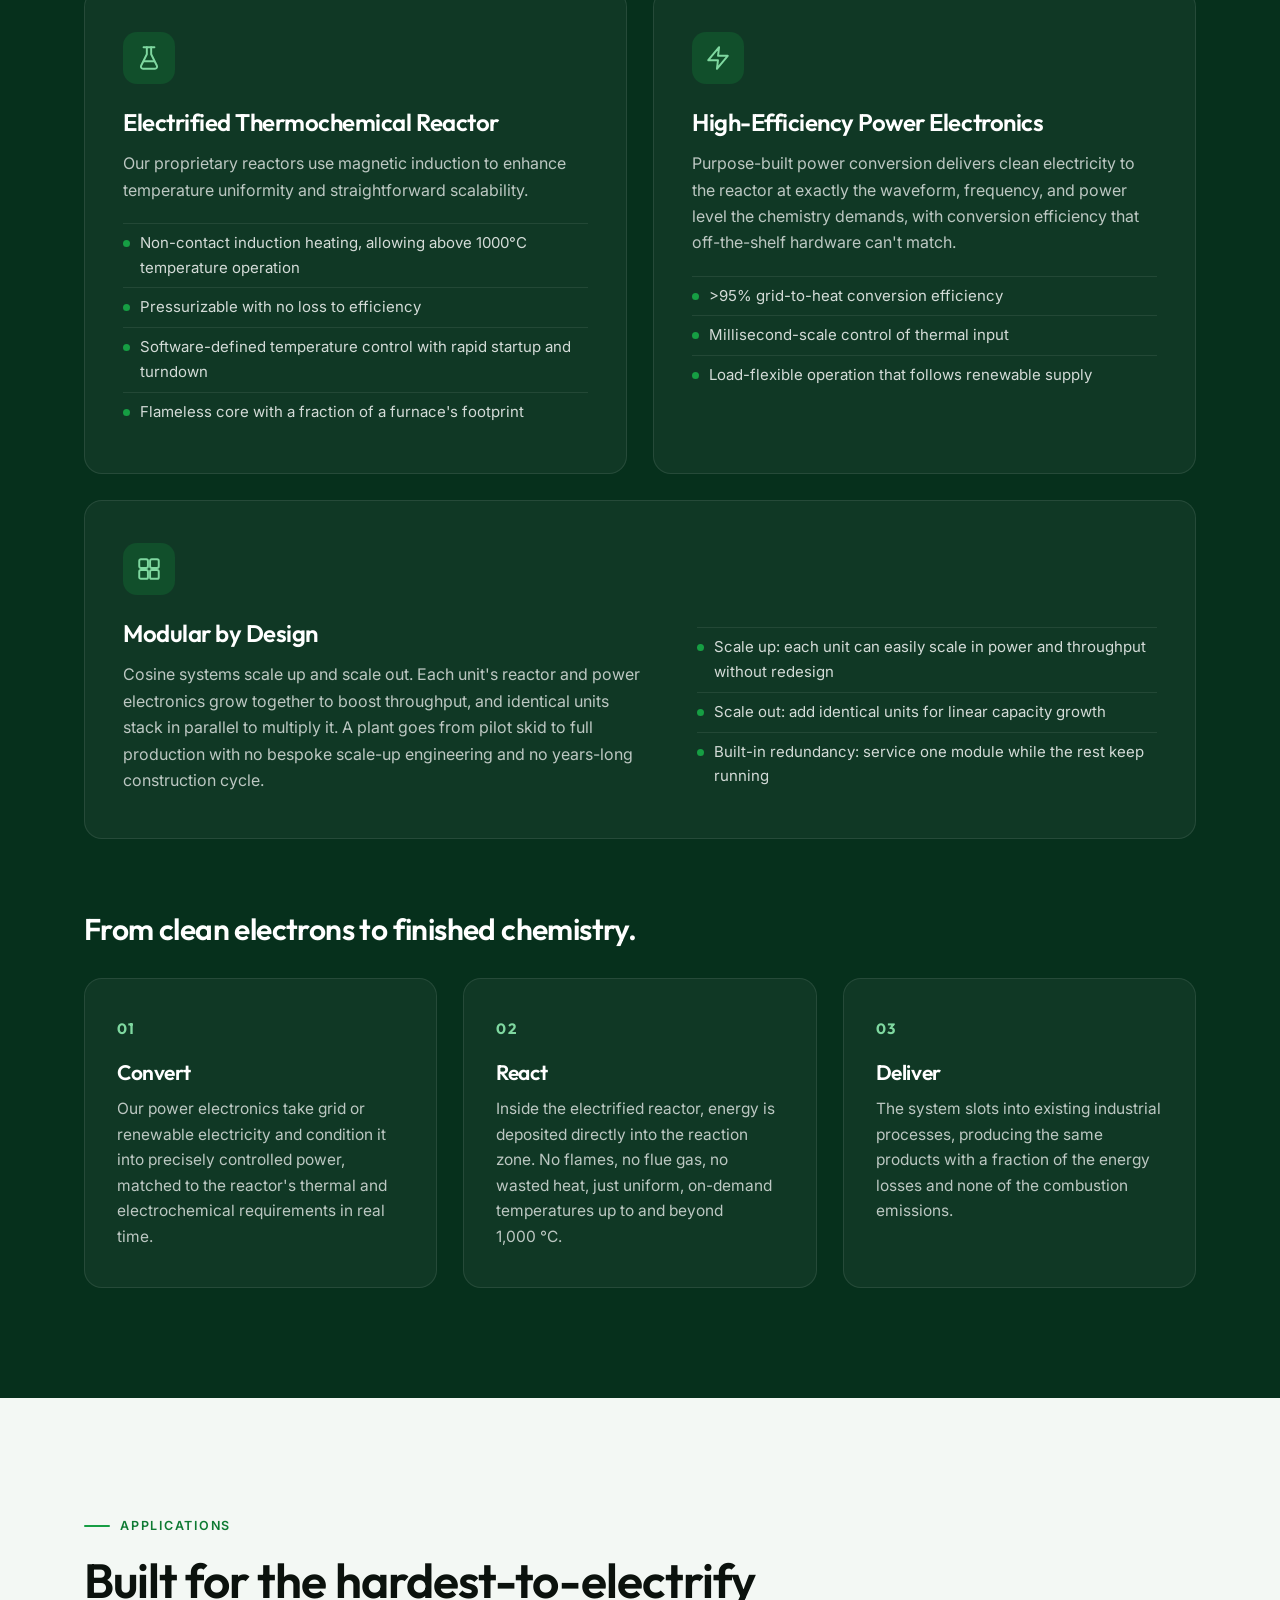
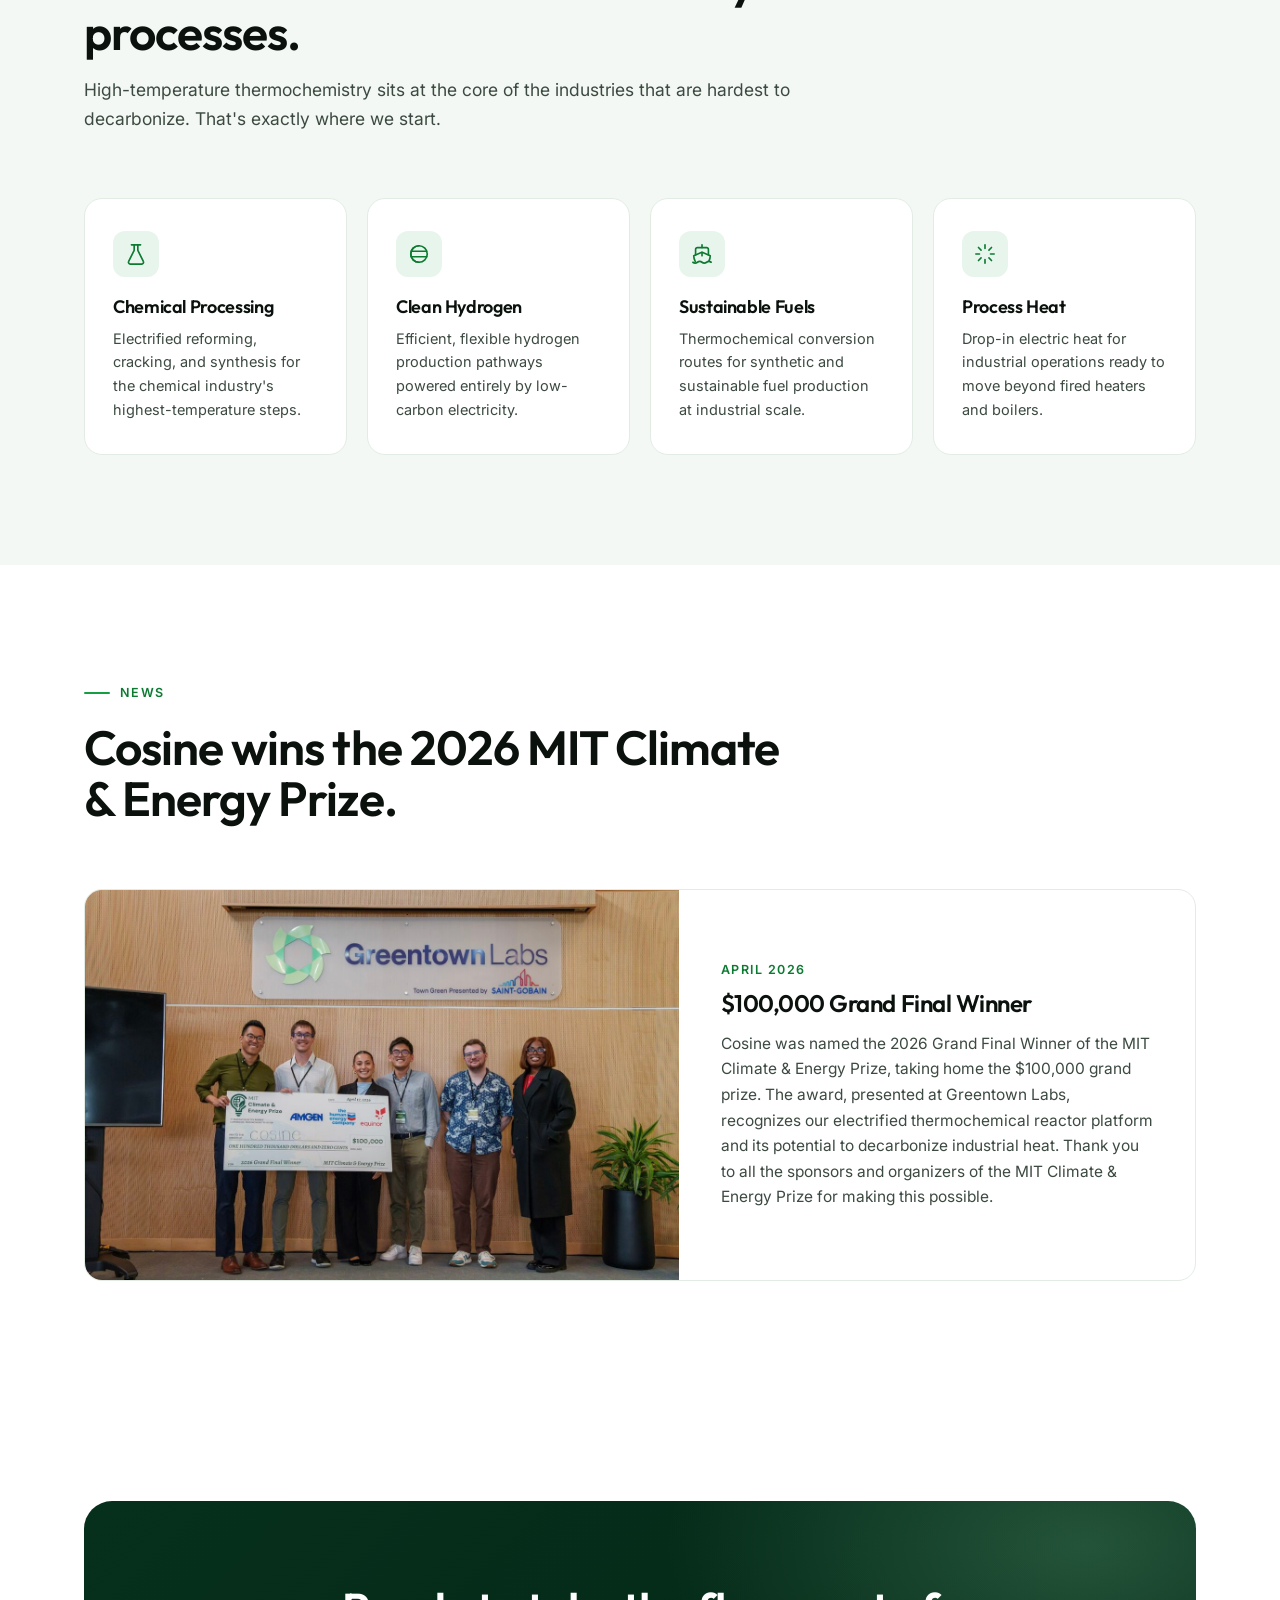
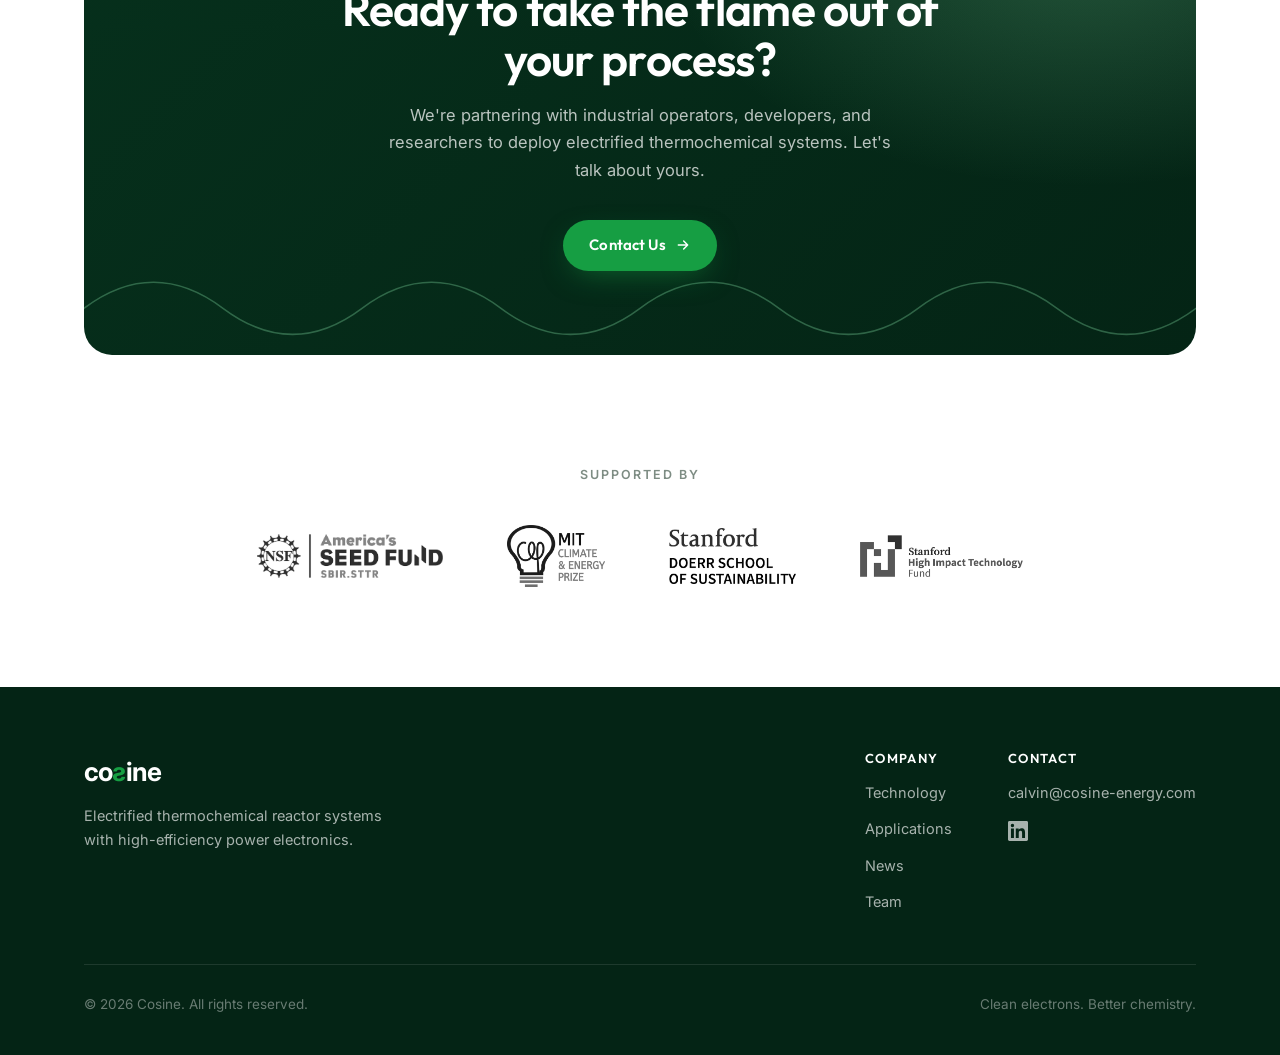
==== commit 42c72cbc: "Enlarge wave molecules and lift them off the wave line" ====
--- a/index.html
+++ b/index.html
@@ -58,20 +58,20 @@
         <path d="M0 80 C 60 20, 120 20, 180 80 S 300 140, 360 80 S 480 20, 540 80 S 660 140, 720 80 S 840 20, 900 80 S 1020 140, 1080 80 S 1200 20, 1260 80 S 1380 140, 1440 80"
               stroke="#169e43" stroke-width="8" stroke-linecap="round" opacity="0.08"/>
         <!-- molecules riding the wave -->
-        <g class="molecule m1" transform="translate(90, 28) scale(1.7)">
+        <g class="molecule m1" transform="translate(90, 16) scale(2.1)">
           <line x1="-3" y1="-1.7" x2="3" y2="-1.7" stroke="#169e43" stroke-width="1.1"/>
           <line x1="-3" y1="1.7" x2="3" y2="1.7" stroke="#169e43" stroke-width="1.1"/>
           <circle cx="-7" cy="0" r="4" fill="#169e43"/>
           <circle cx="7" cy="0" r="4" fill="#169e43"/>
         </g>
-        <g class="molecule m2" transform="translate(630, 114) scale(1.7)">
+        <g class="molecule m2" transform="translate(630, 104) scale(2.1)">
           <line x1="0" y1="0" x2="-8" y2="-6.5" stroke="#169e43" stroke-width="1.4"/>
           <line x1="0" y1="0" x2="8" y2="-6.5" stroke="#169e43" stroke-width="1.4"/>
           <circle cx="0" cy="0" r="4.2" fill="#169e43"/>
           <circle cx="-8" cy="-6.5" r="2.8" fill="#ffffff" stroke="#169e43" stroke-width="1.4"/>
           <circle cx="8" cy="-6.5" r="2.8" fill="#ffffff" stroke="#169e43" stroke-width="1.4"/>
         </g>
-        <g class="molecule m3" transform="translate(1170, 29) scale(1.7)">
+        <g class="molecule m3" transform="translate(1170, 16) scale(2.1)">
           <line x1="-9.5" y1="-1.6" x2="-4" y2="-1.6" stroke="#169e43" stroke-width="1.1"/>
           <line x1="-9.5" y1="1.6" x2="-4" y2="1.6" stroke="#169e43" stroke-width="1.1"/>
           <line x1="4" y1="-1.6" x2="9.5" y2="-1.6" stroke="#169e43" stroke-width="1.1"/>
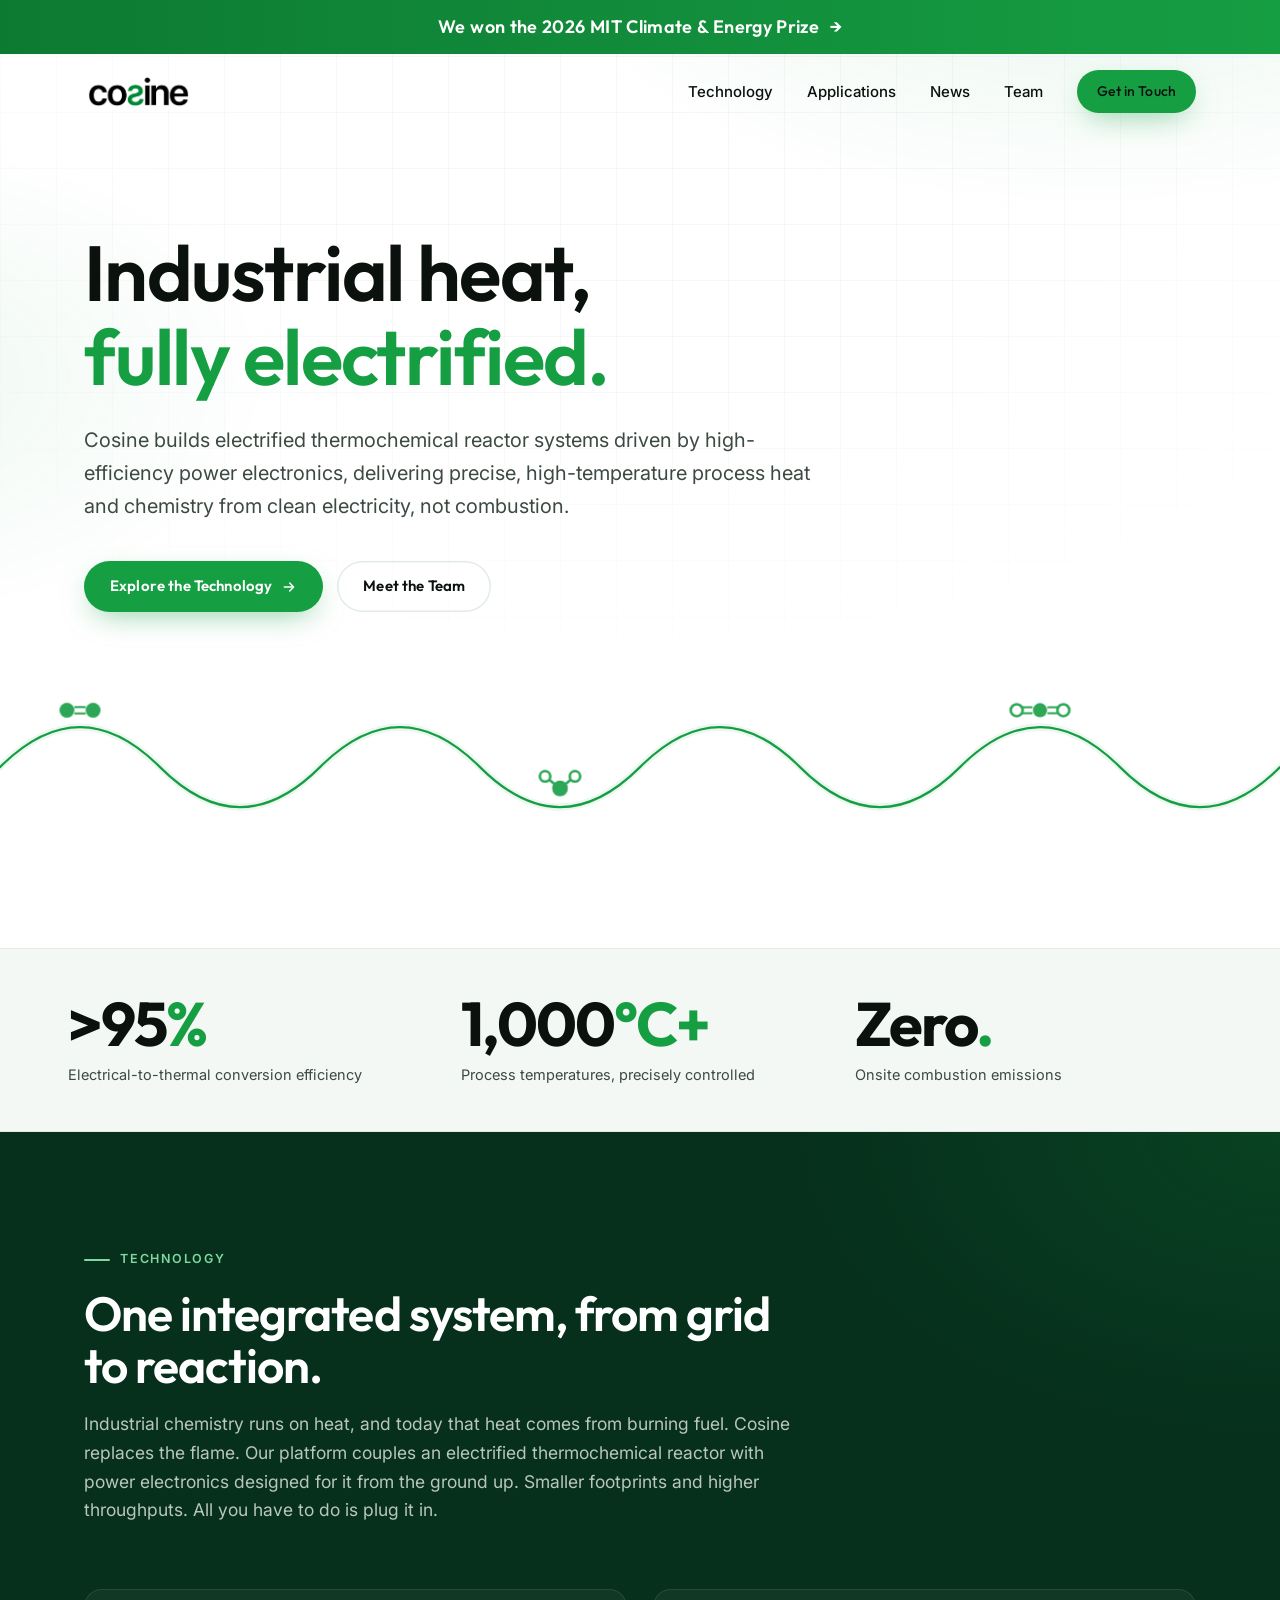
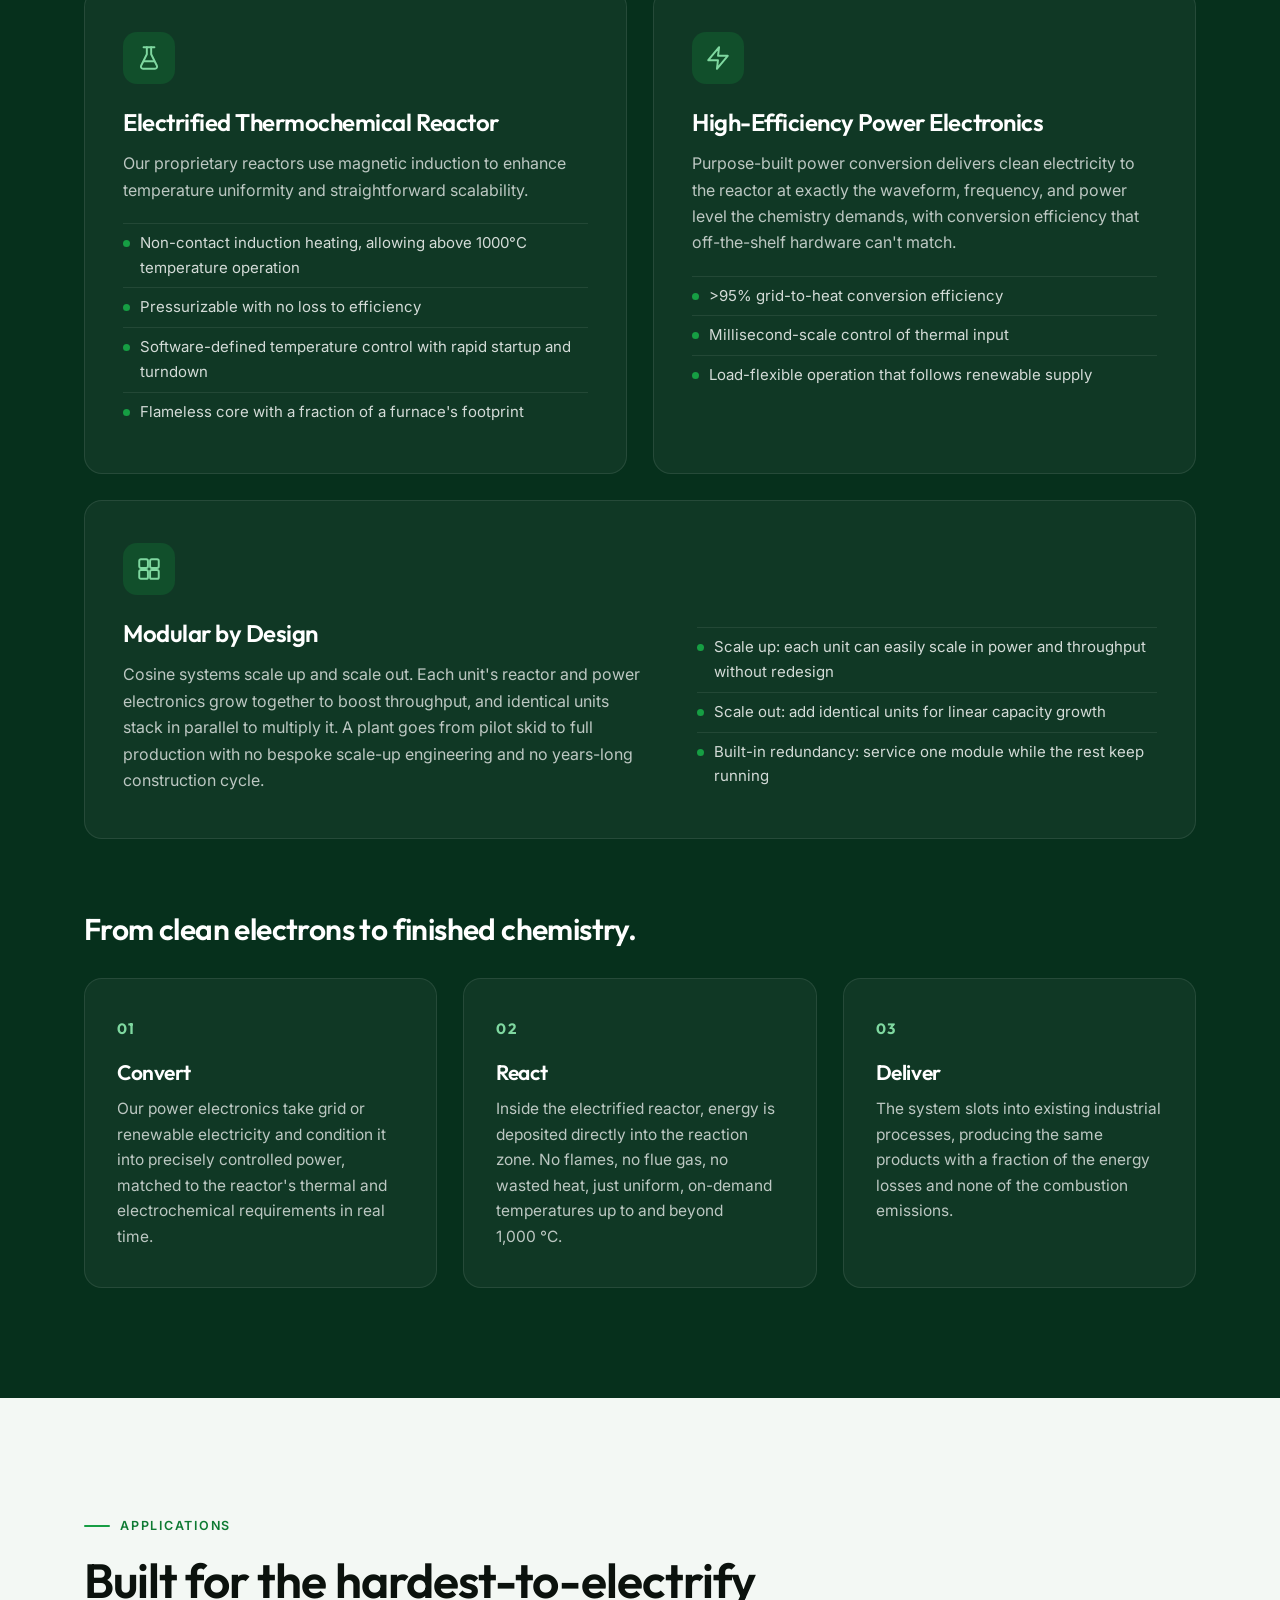
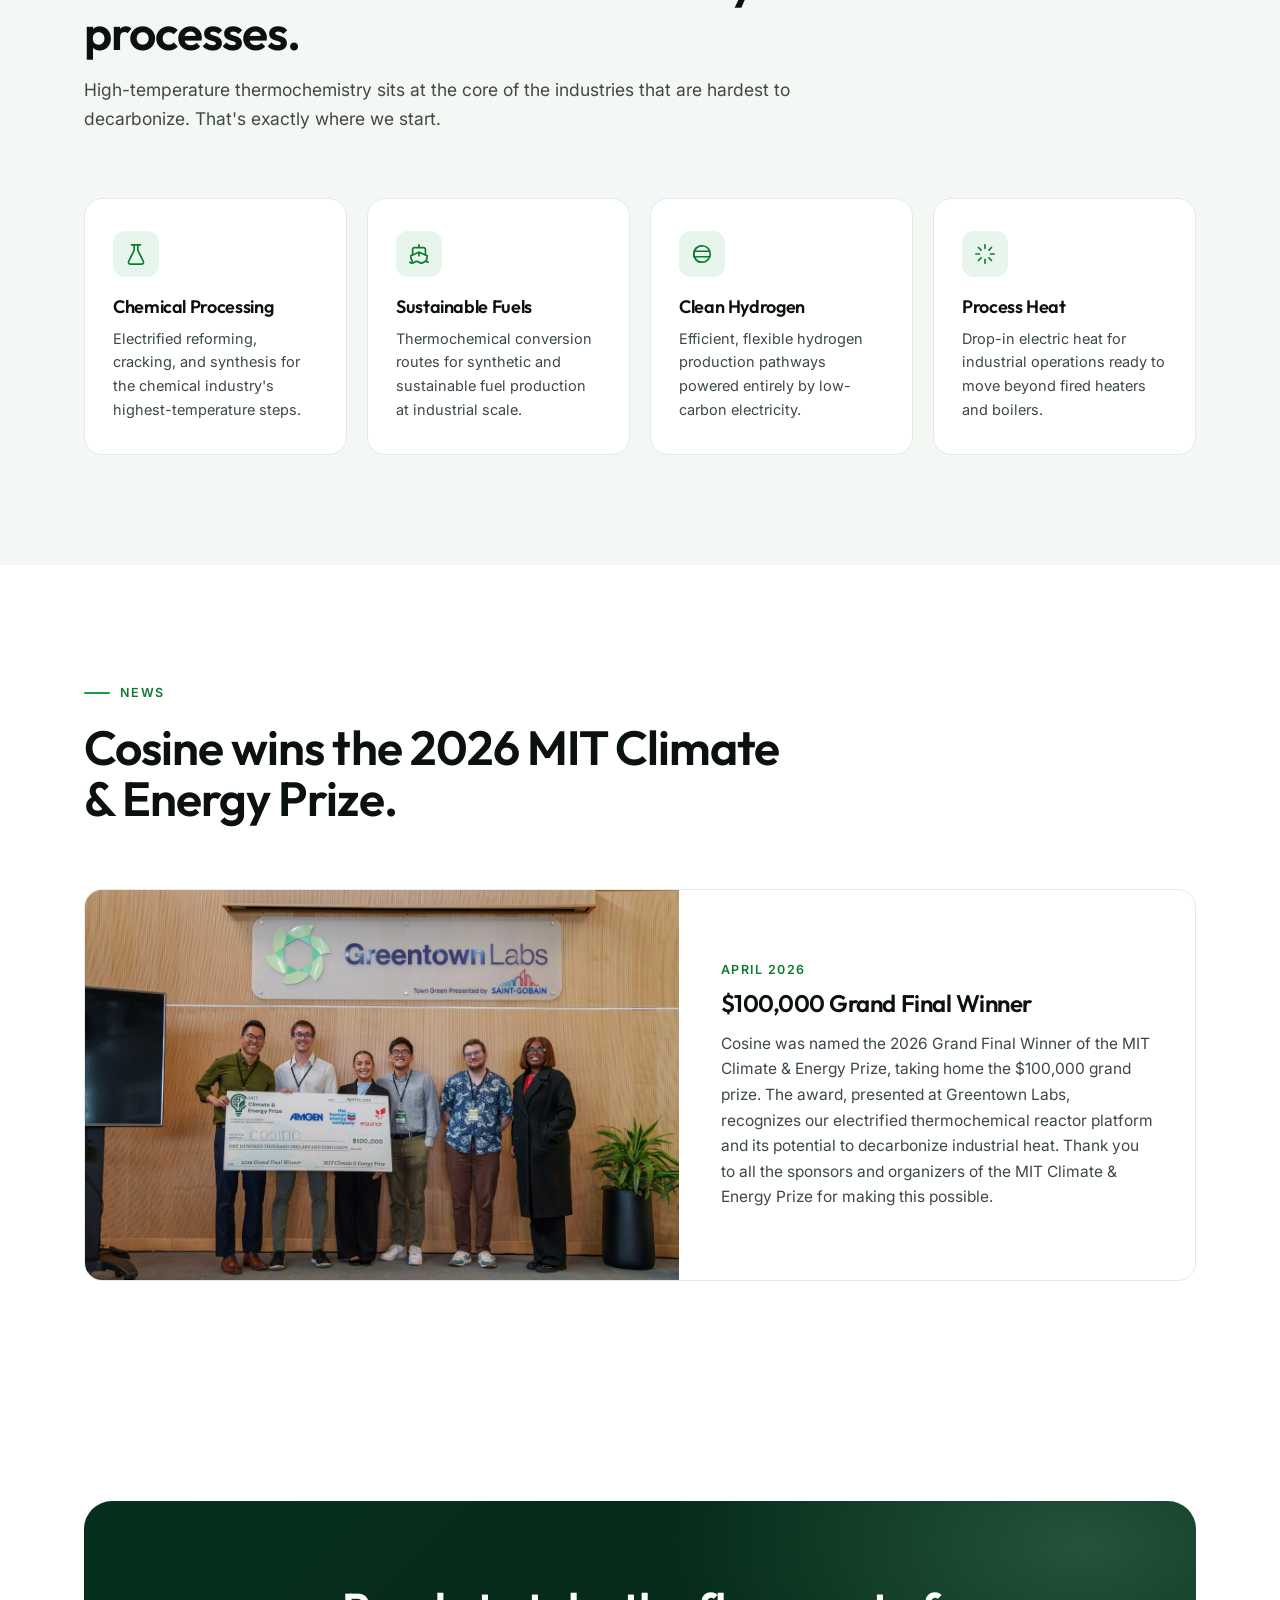
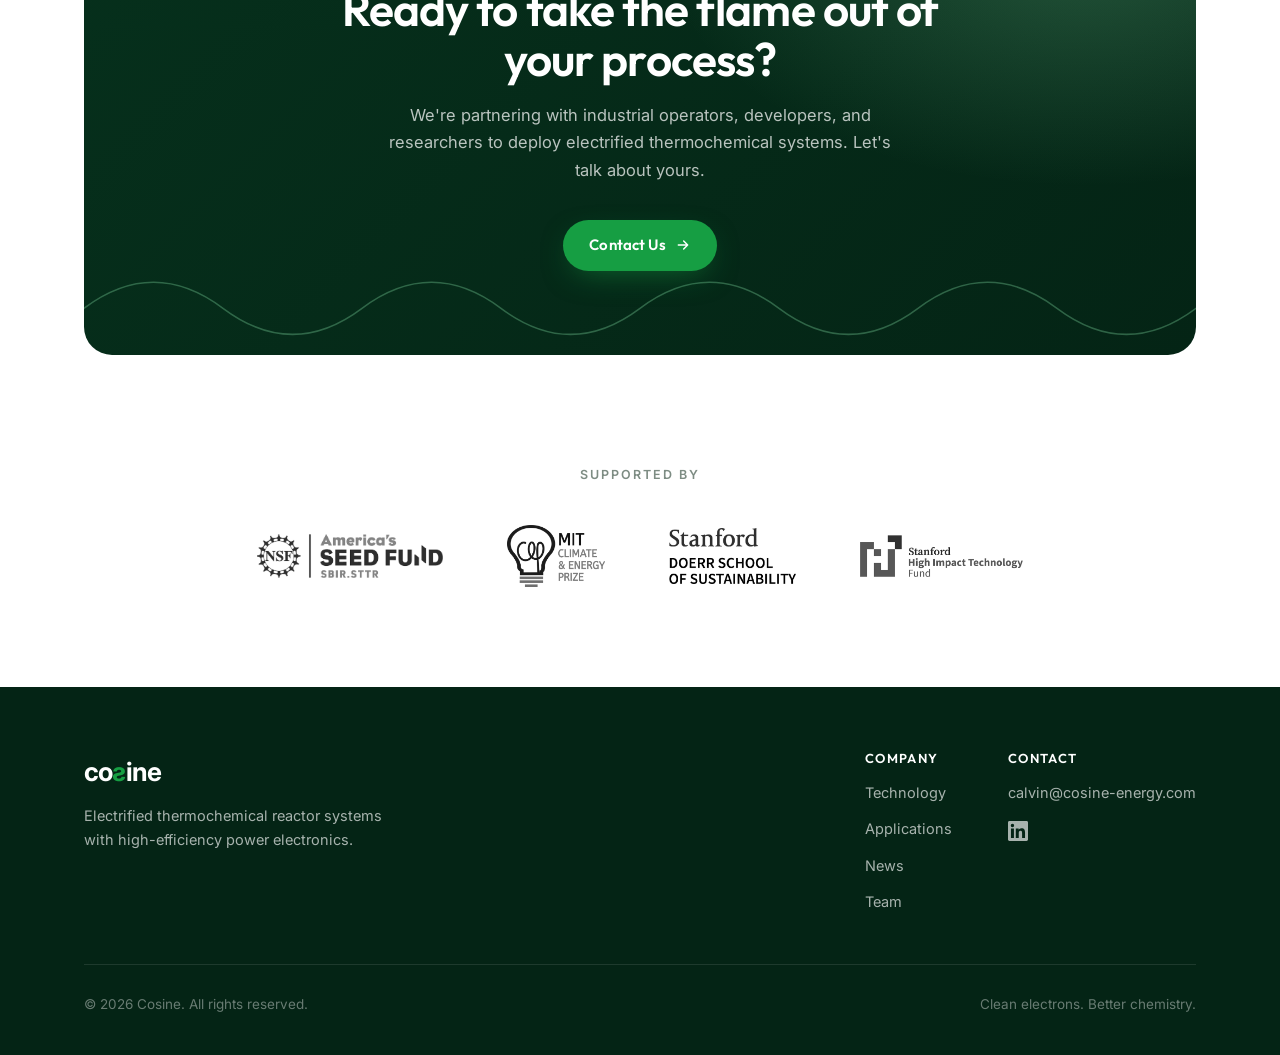
==== commit 2939b922: "Swap Clean Hydrogen and Sustainable Fuels application cards" ====
--- a/index.html
+++ b/index.html
@@ -223,17 +223,17 @@
         </div>
         <div class="app reveal d1">
           <div class="icon">
+            <svg width="22" height="22" viewBox="0 0 24 24" fill="none" stroke="currentColor" stroke-width="1.8" stroke-linecap="round" stroke-linejoin="round"><path d="M12 10.2V14"/><path d="M12 2v3"/><path d="M19 13V7a2 2 0 0 0-2-2H7a2 2 0 0 0-2 2v6"/><path d="M19.4 20A11.6 11.6 0 0 0 21 14l-8.2-3.6a2 2 0 0 0-1.6 0L3 14a11.6 11.6 0 0 0 1.6 6"/><path d="M2 21c.6.5 1.2 1 2.5 1 2.5 0 2.5-2 5-2 1.3 0 1.9.5 2.5 1s1.2 1 2.5 1c2.5 0 2.5-2 5-2 1.3 0 1.9.5 2.5 1"/></svg>
+          </div>
+          <h3>Sustainable Fuels</h3>
+          <p>Thermochemical conversion routes for synthetic and sustainable fuel production at industrial scale.</p>
+        </div>
+        <div class="app reveal d2">
+          <div class="icon">
             <svg width="22" height="22" viewBox="0 0 24 24" fill="none" stroke="currentColor" stroke-width="1.8" stroke-linecap="round" stroke-linejoin="round"><circle cx="12" cy="12" r="9"/><path d="M12 3a9 9 0 0 0 0 18"/><path d="M3.5 9h17M3.5 15h17"/></svg>
           </div>
           <h3>Clean Hydrogen</h3>
           <p>Efficient, flexible hydrogen production pathways powered entirely by low-carbon electricity.</p>
-        </div>
-        <div class="app reveal d2">
-          <div class="icon">
-            <svg width="22" height="22" viewBox="0 0 24 24" fill="none" stroke="currentColor" stroke-width="1.8" stroke-linecap="round" stroke-linejoin="round"><path d="M12 10.2V14"/><path d="M12 2v3"/><path d="M19 13V7a2 2 0 0 0-2-2H7a2 2 0 0 0-2 2v6"/><path d="M19.4 20A11.6 11.6 0 0 0 21 14l-8.2-3.6a2 2 0 0 0-1.6 0L3 14a11.6 11.6 0 0 0 1.6 6"/><path d="M2 21c.6.5 1.2 1 2.5 1 2.5 0 2.5-2 5-2 1.3 0 1.9.5 2.5 1s1.2 1 2.5 1c2.5 0 2.5-2 5-2 1.3 0 1.9.5 2.5 1"/></svg>
-          </div>
-          <h3>Sustainable Fuels</h3>
-          <p>Thermochemical conversion routes for synthetic and sustainable fuel production at industrial scale.</p>
         </div>
         <div class="app reveal d3">
           <div class="icon">
--- a/assets/css/style.css
+++ b/assets/css/style.css
@@ -278,11 +278,12 @@
 @keyframes drawWave { to { stroke-dashoffset: 0; } }
 .hero-wave .molecule {
   opacity: 0;
-  animation: molIn 0.9s ease forwards;
-}
-.hero-wave .molecule.m1 { animation-delay: 1.5s; }
-.hero-wave .molecule.m2 { animation-delay: 1.9s; }
-.hero-wave .molecule.m3 { animation-delay: 2.3s; }
+  animation: molIn 0.45s ease forwards;
+}
+/* delays track the wave's drawing edge as it sweeps left to right */
+.hero-wave .molecule.m1 { animation-delay: 0.8s; }
+.hero-wave .molecule.m2 { animation-delay: 1.35s; }
+.hero-wave .molecule.m3 { animation-delay: 1.75s; }
 @keyframes molIn { to { opacity: 0.9; } }
 
 /* ---------- stat strip ---------- */
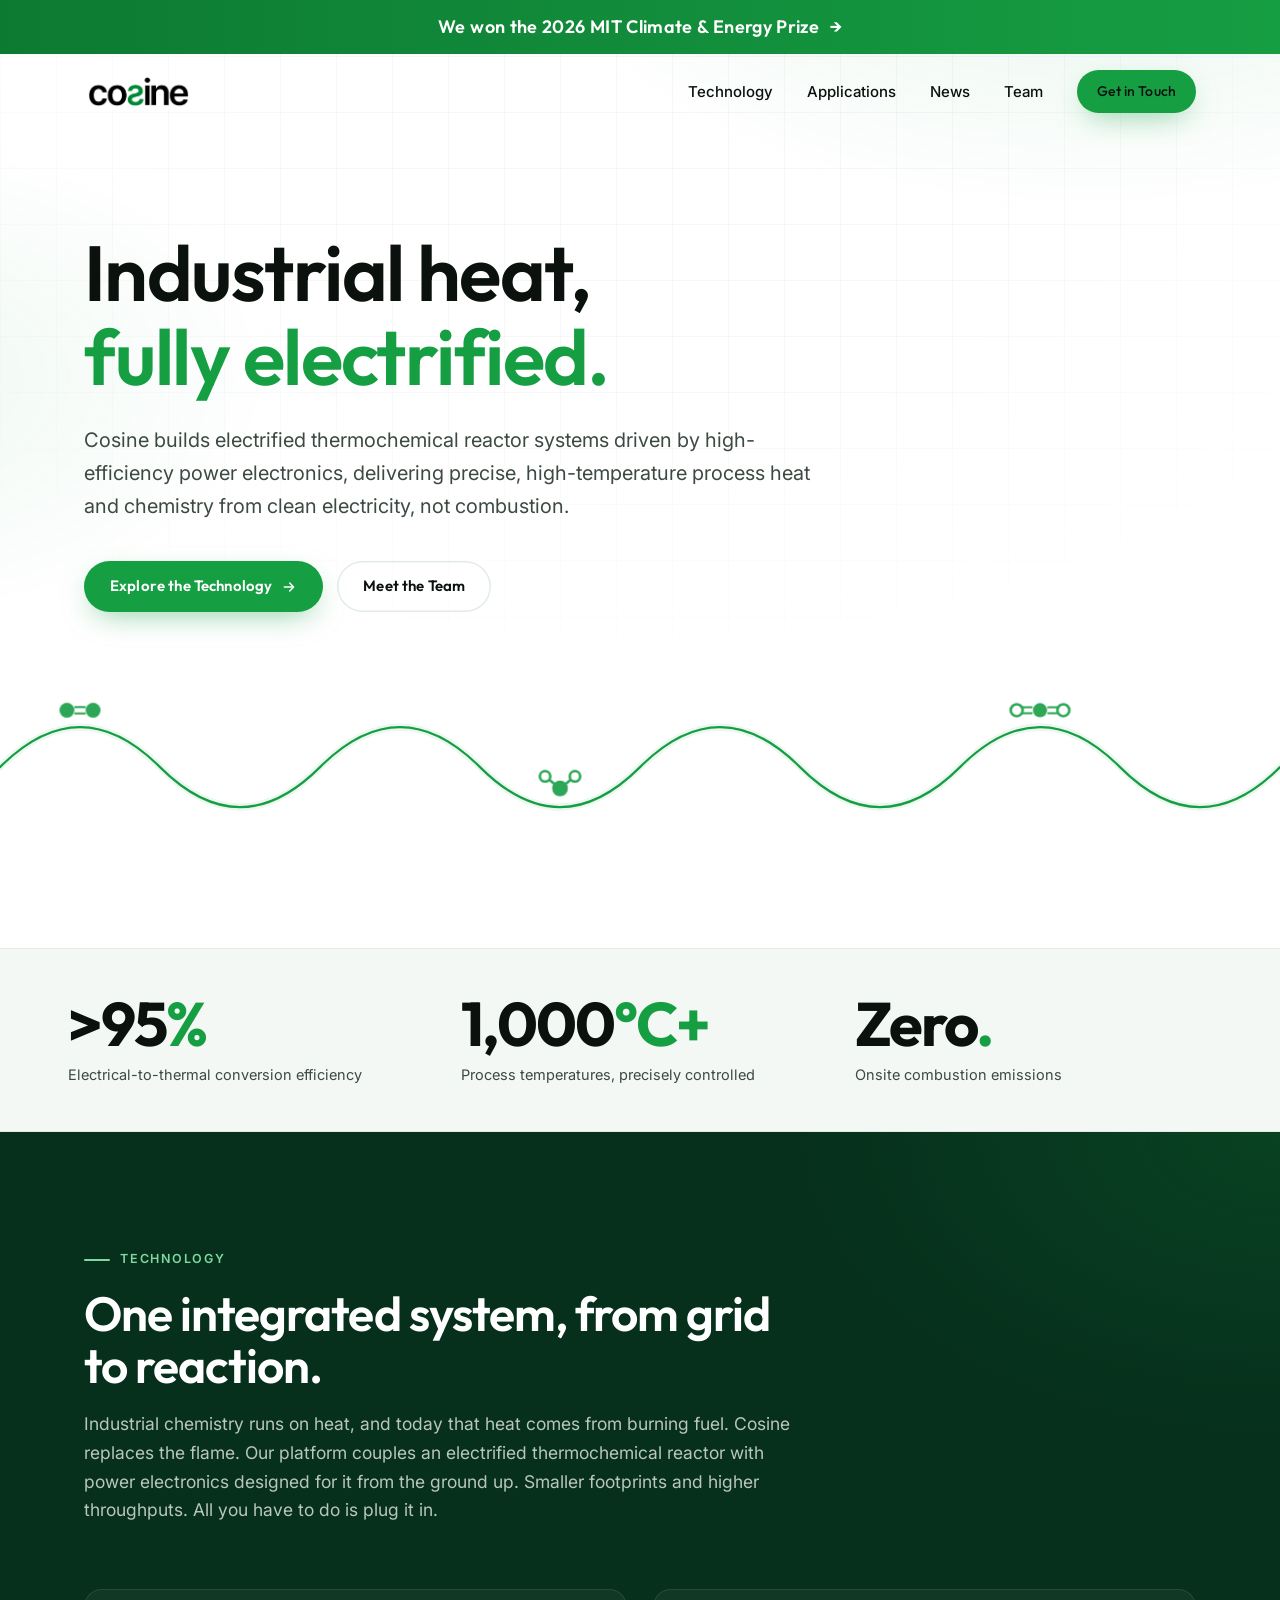
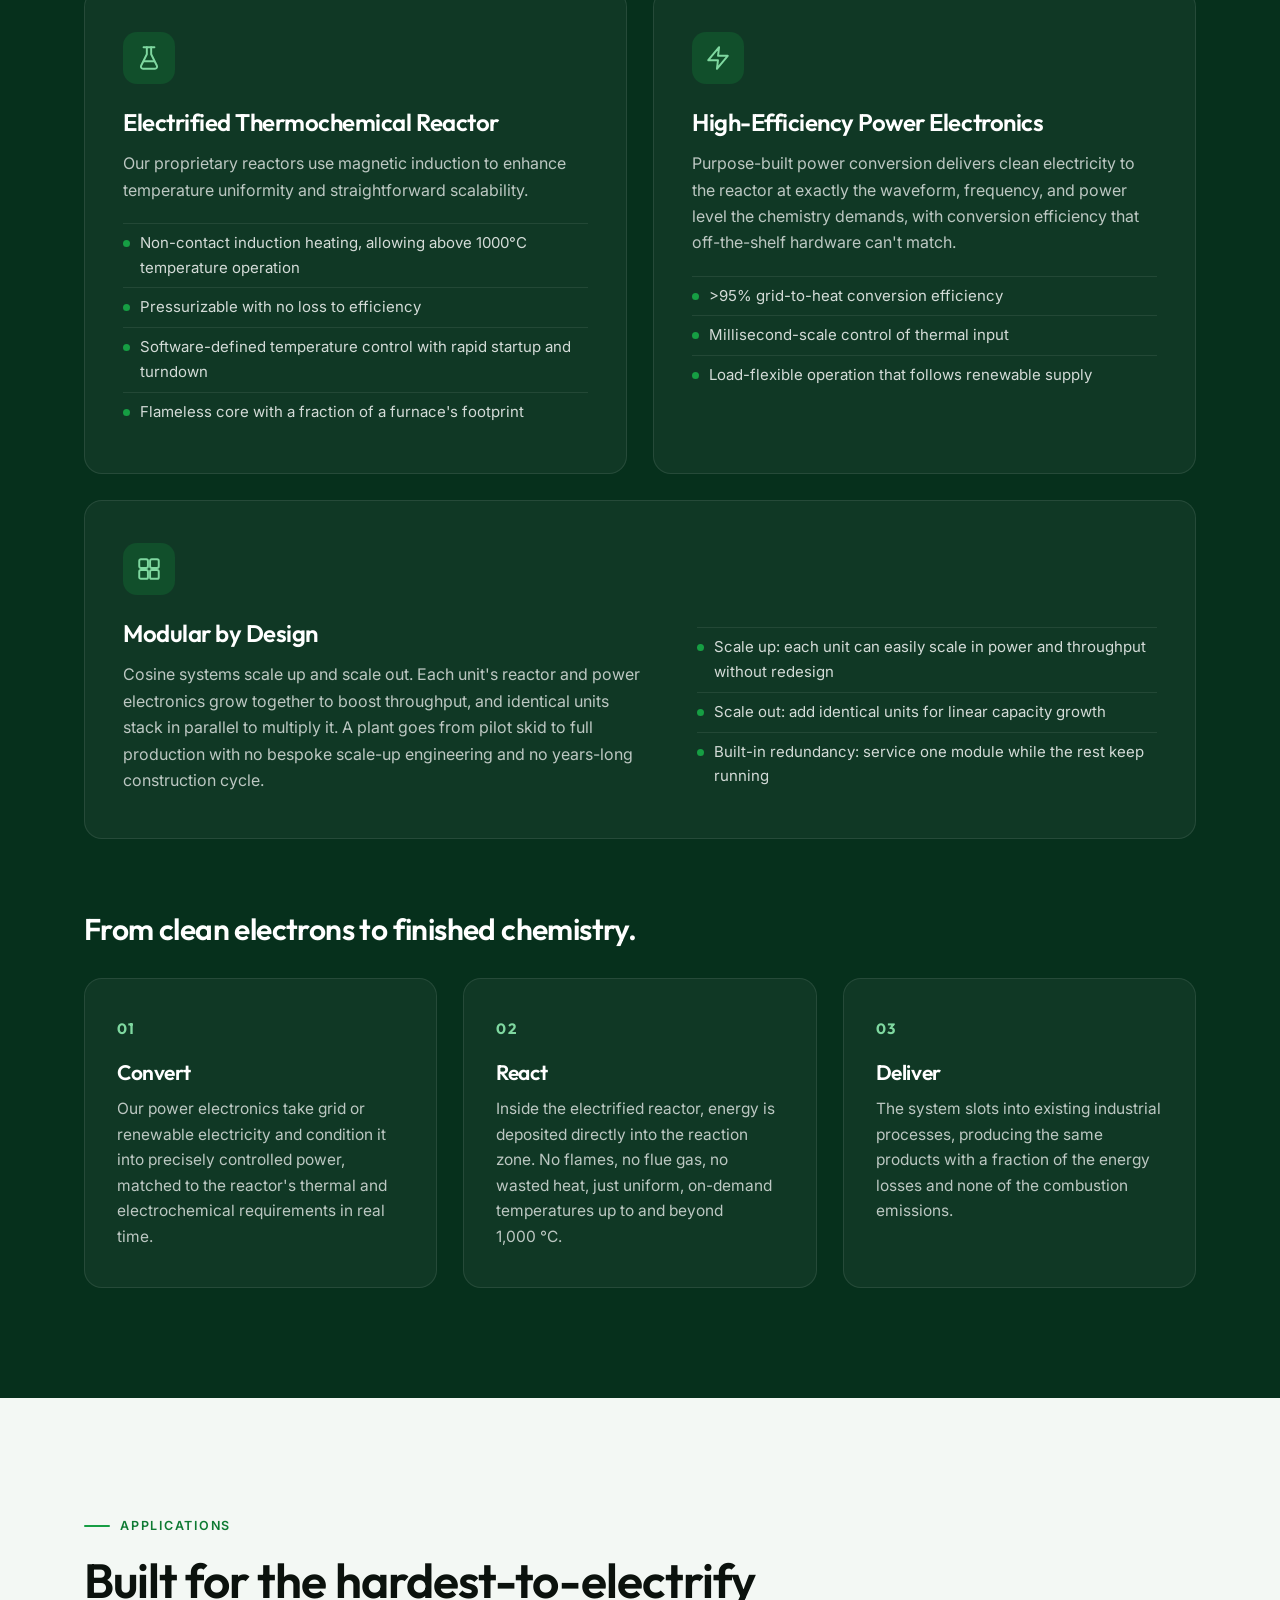
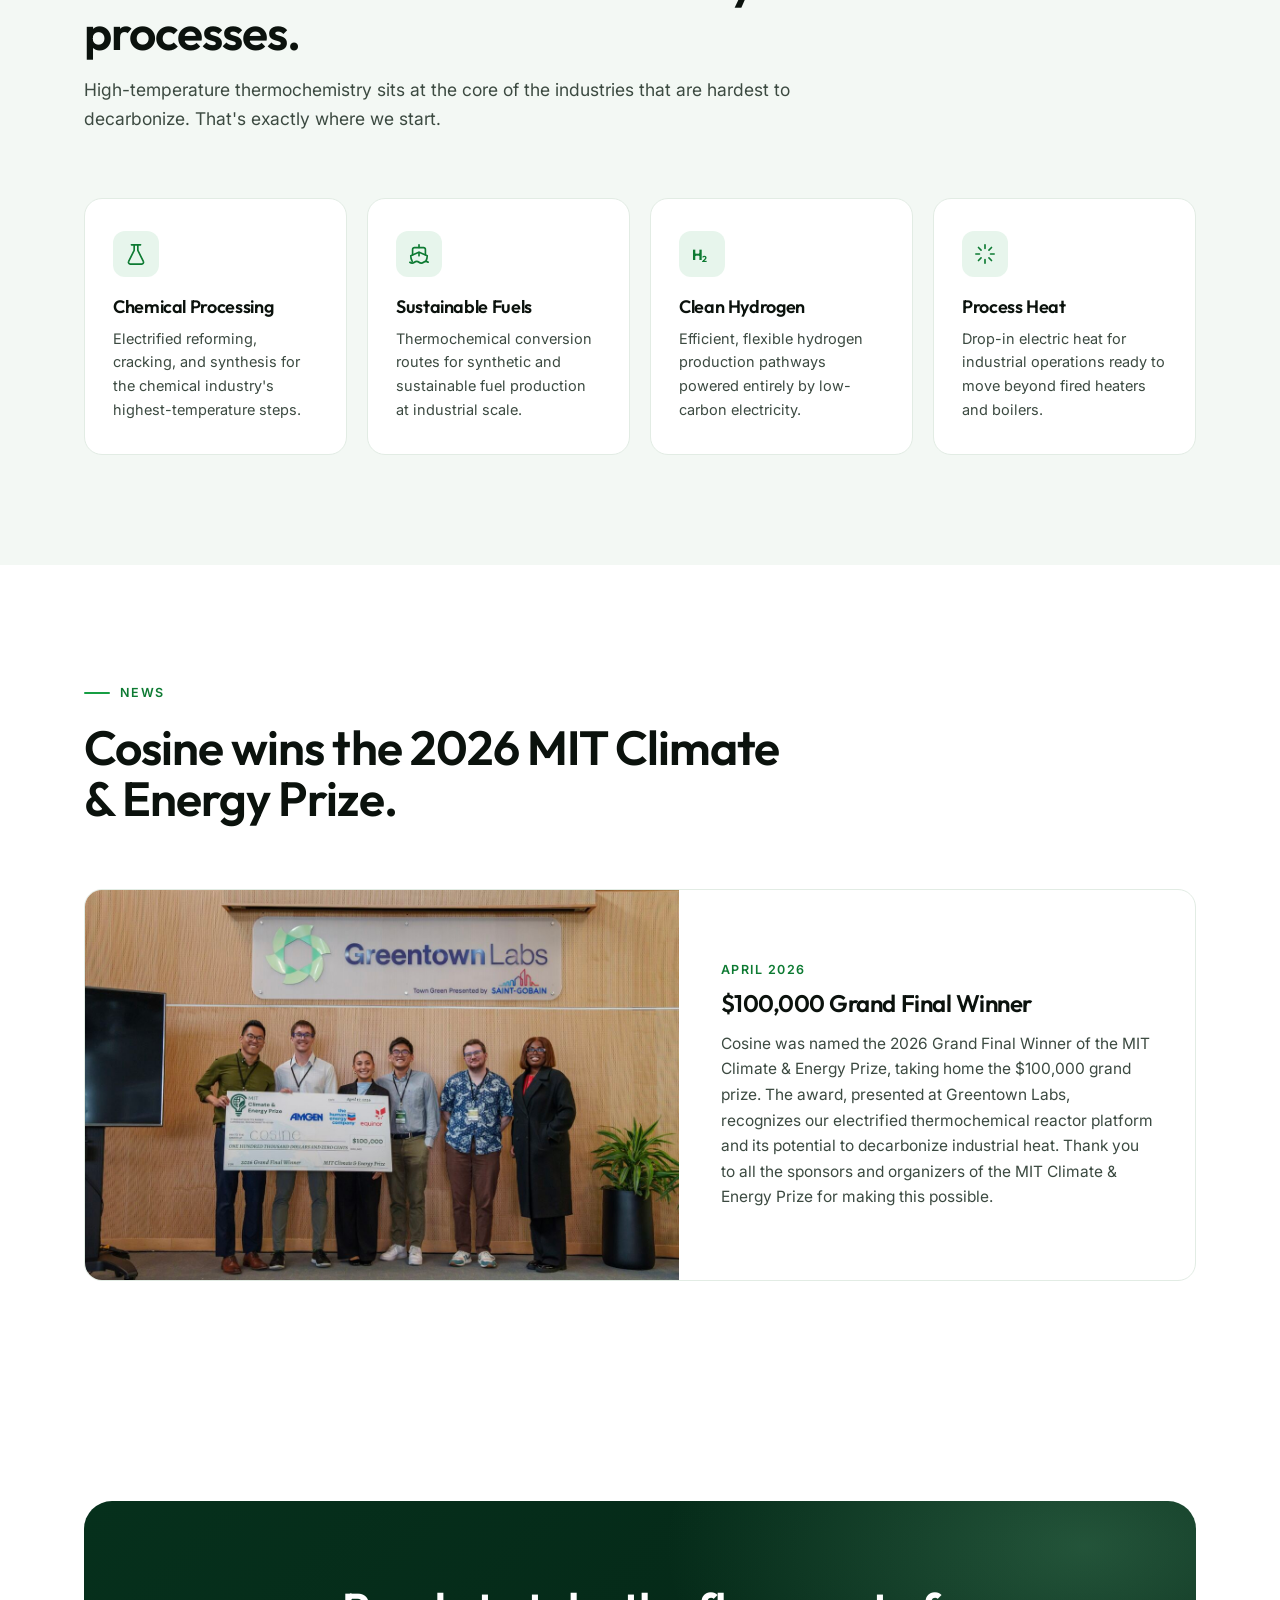
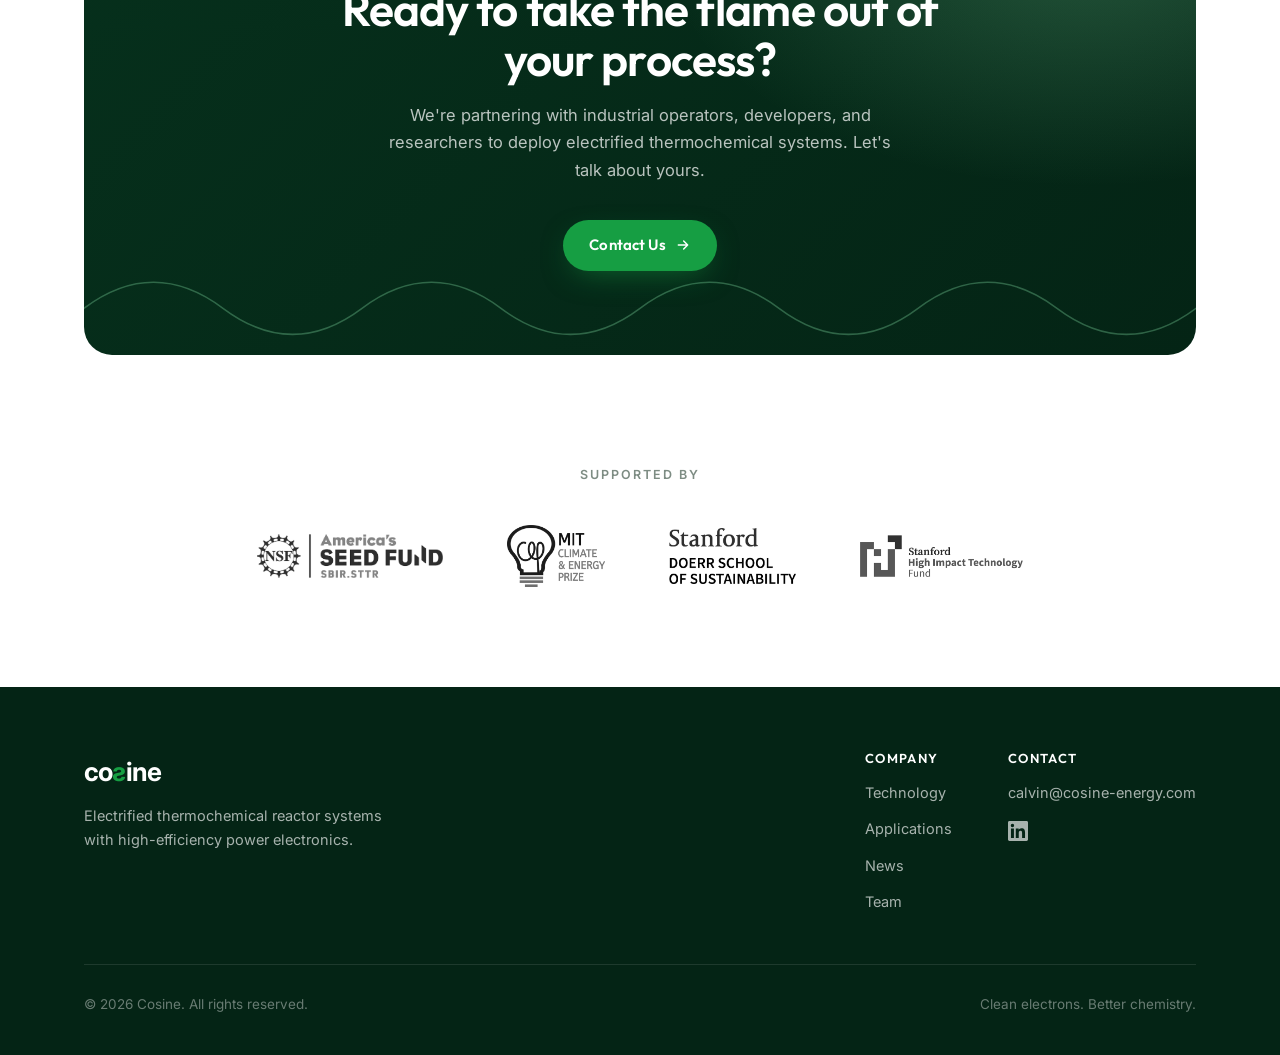
==== commit 3983ba21: "Use an H2 formula icon for Clean Hydrogen" ====
--- a/index.html
+++ b/index.html
@@ -230,7 +230,7 @@
         </div>
         <div class="app reveal d2">
           <div class="icon">
-            <svg width="22" height="22" viewBox="0 0 24 24" fill="none" stroke="currentColor" stroke-width="1.8" stroke-linecap="round" stroke-linejoin="round"><circle cx="12" cy="12" r="9"/><path d="M12 3a9 9 0 0 0 0 18"/><path d="M3.5 9h17M3.5 15h17"/></svg>
+            <svg width="22" height="22" viewBox="0 0 24 24" fill="currentColor" xmlns="http://www.w3.org/2000/svg" aria-hidden="true"><text x="1.5" y="18" font-family="'Outfit','Inter',sans-serif" font-size="16" font-weight="700" letter-spacing="-0.5">H</text><text x="12.5" y="21" font-family="'Outfit','Inter',sans-serif" font-size="9.5" font-weight="700">2</text></svg>
           </div>
           <h3>Clean Hydrogen</h3>
           <p>Efficient, flexible hydrogen production pathways powered entirely by low-carbon electricity.</p>
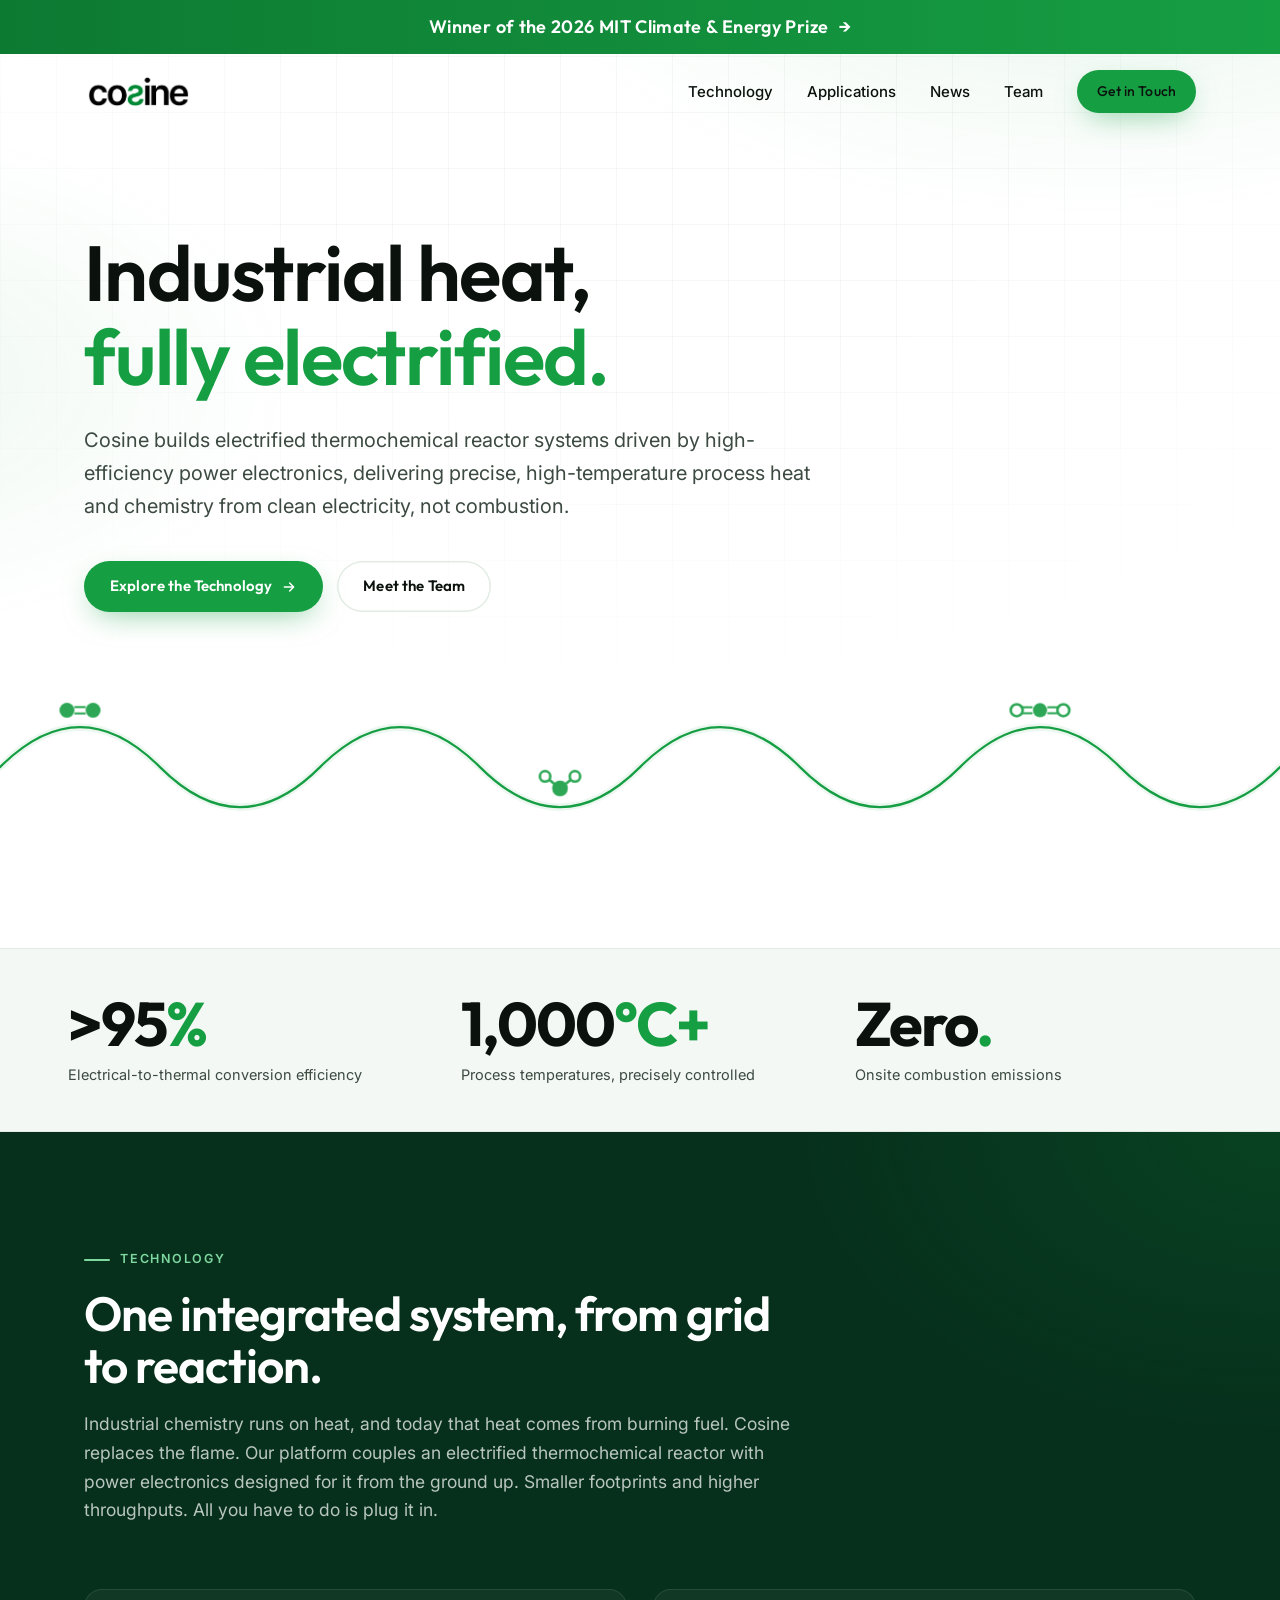
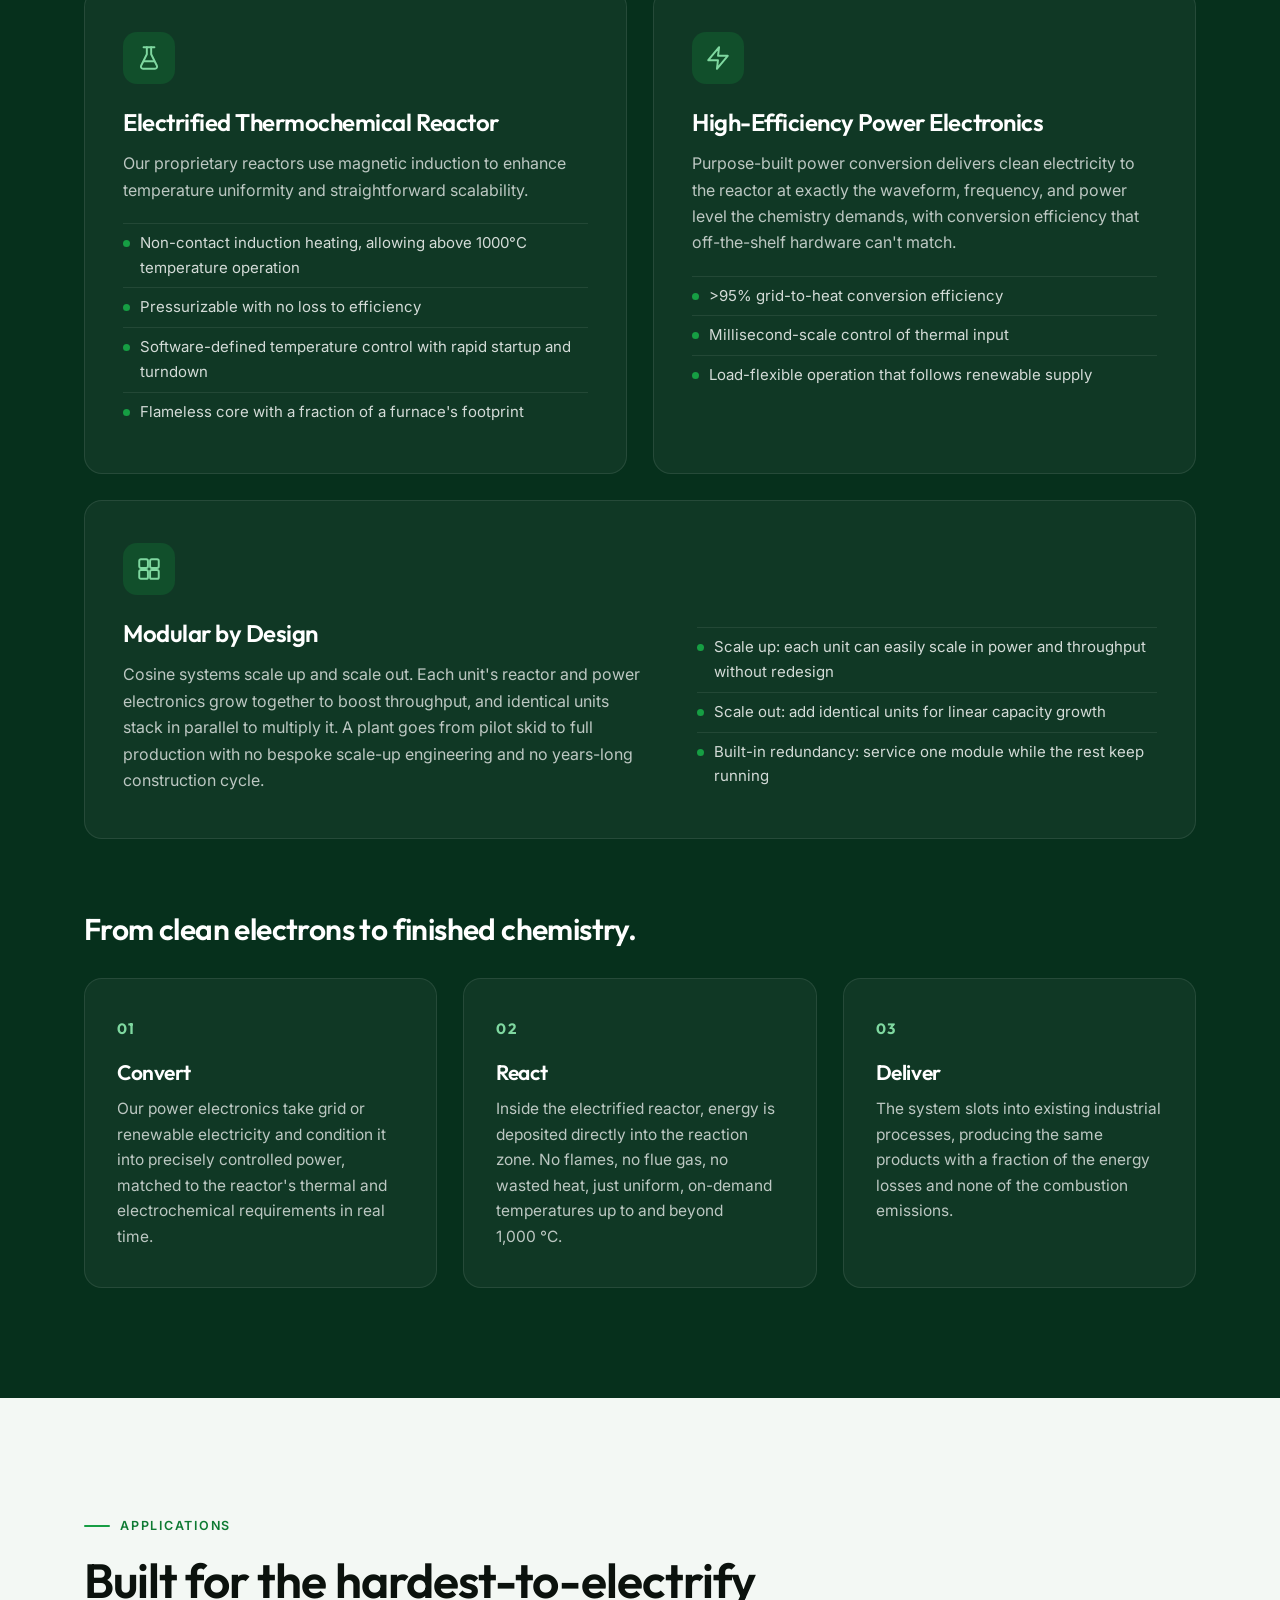
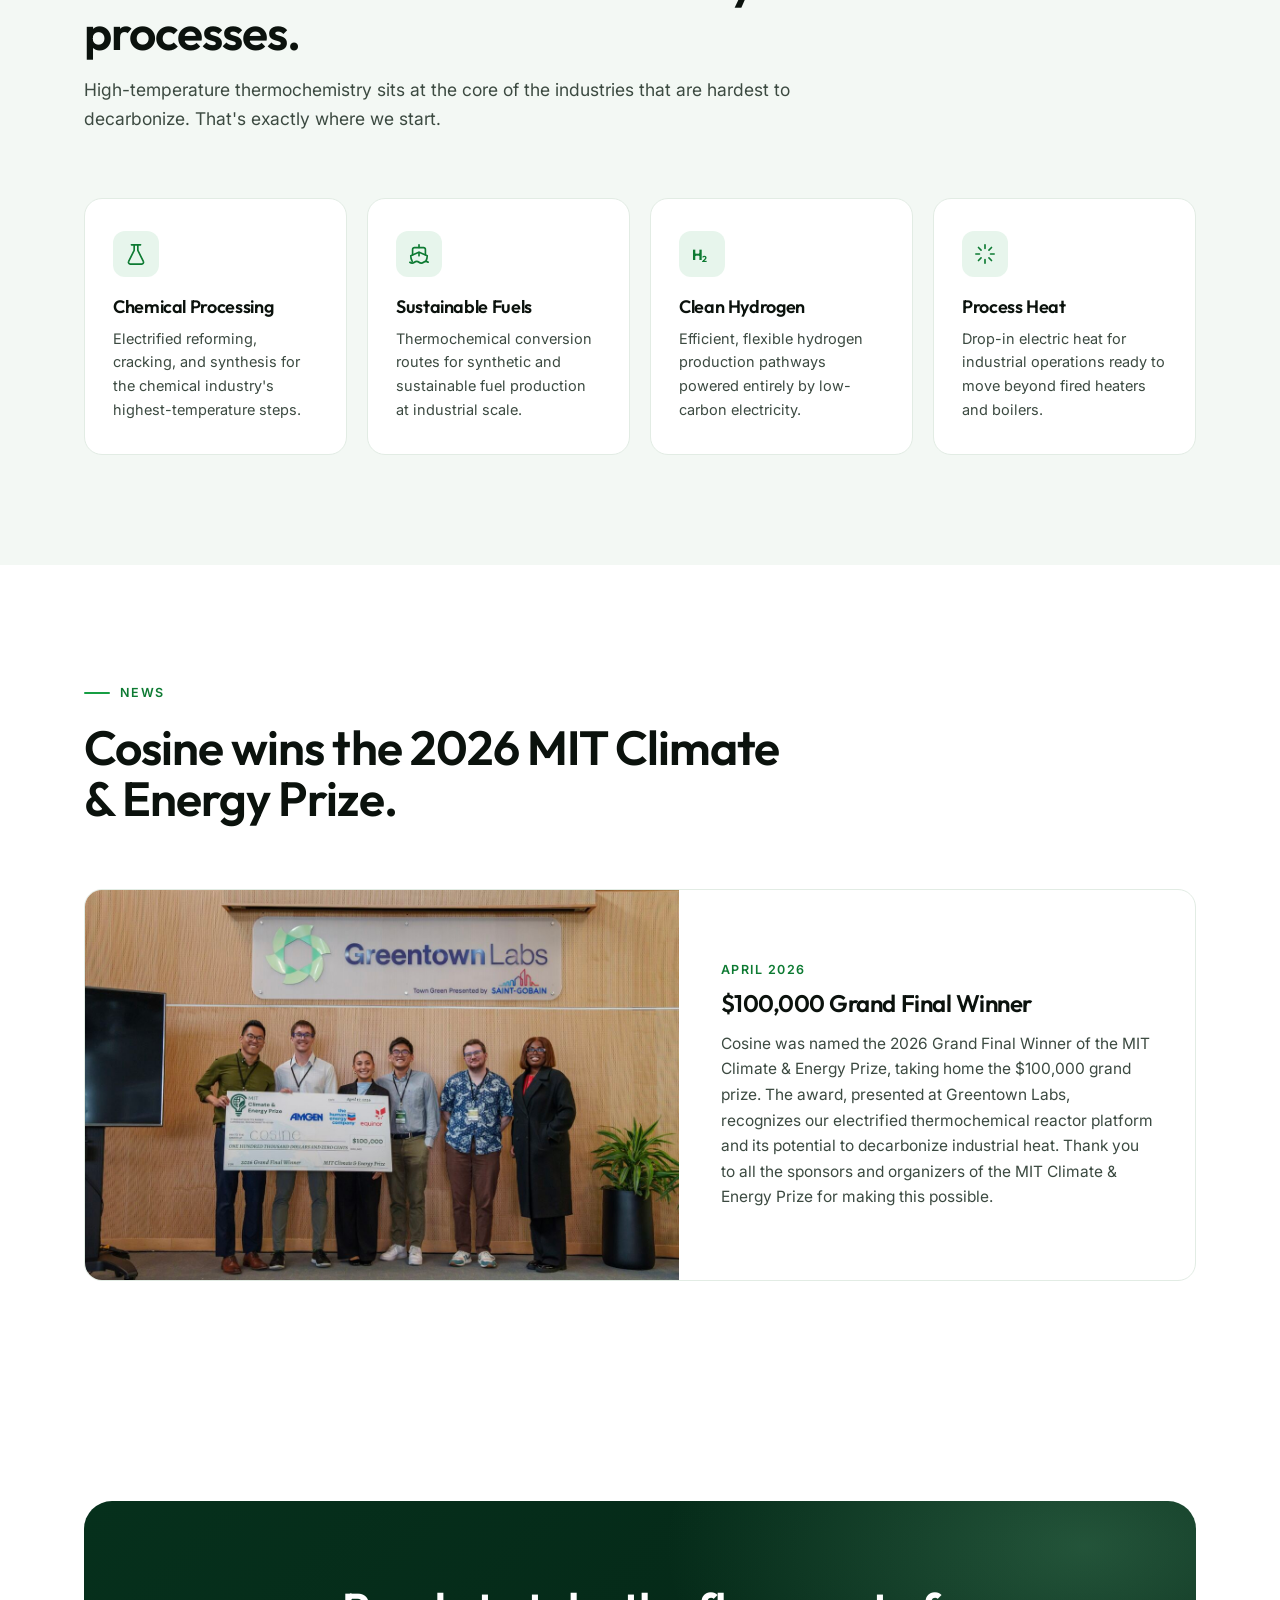
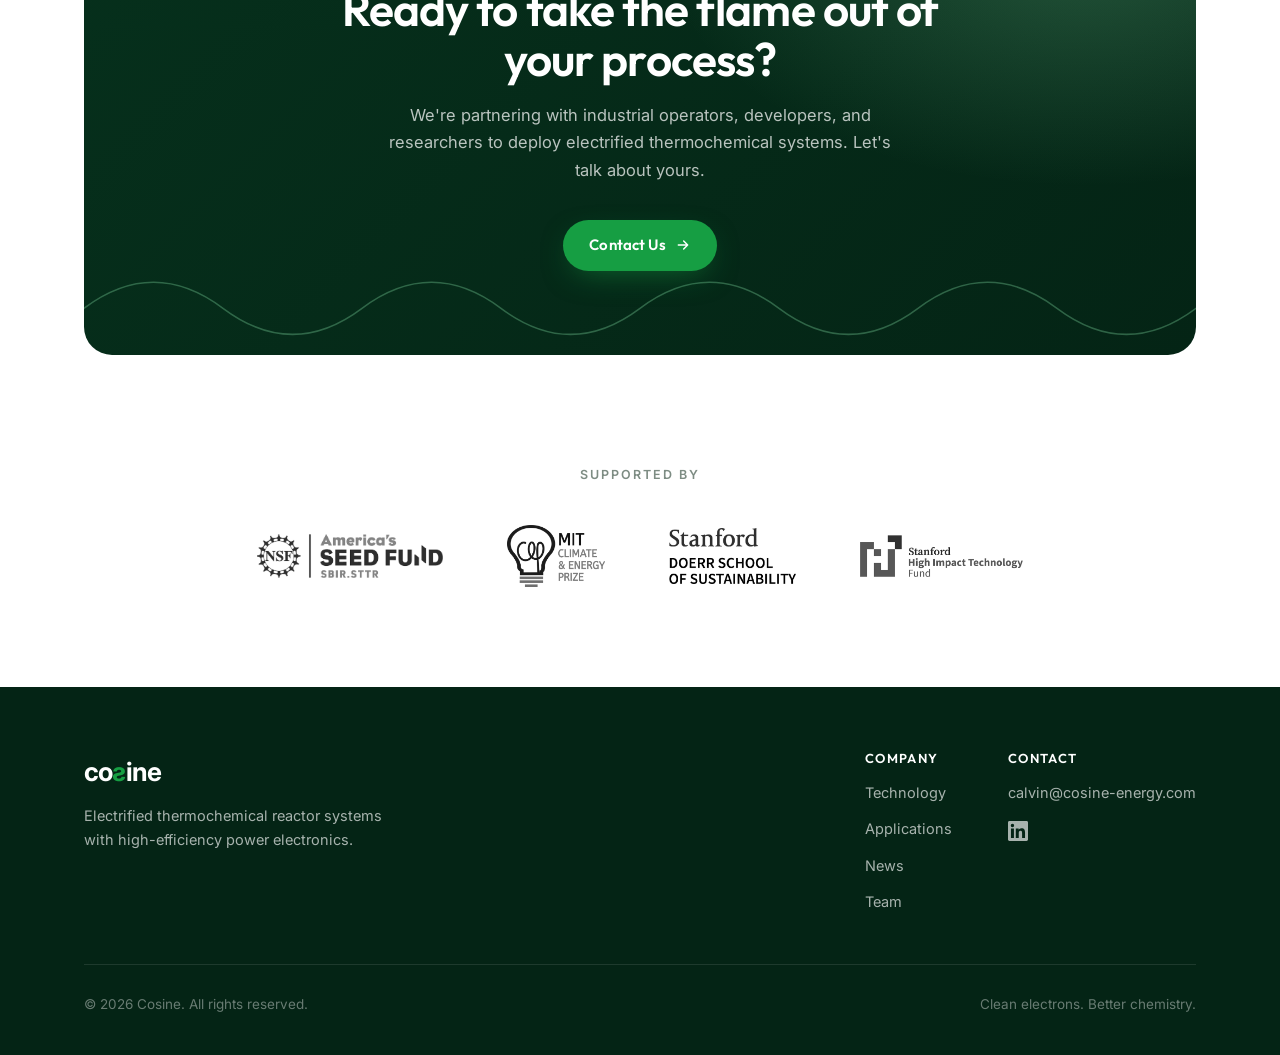
==== commit df9a6835: "Reword announcement banner to Winner of the 2026 prize" ====
--- a/index.html
+++ b/index.html
@@ -15,7 +15,7 @@
 
   <!-- ================= NAV ================= -->
   <header class="nav" id="nav">
-    <a class="announce" href="#news">We won the 2026 MIT Climate &amp; Energy Prize <span class="arrow">&rarr;</span></a>
+    <a class="announce" href="#news">Winner of the 2026 MIT Climate &amp; Energy Prize <span class="arrow">&rarr;</span></a>
     <div class="wrap nav-inner">
       <a href="/" class="nav-logo" aria-label="Cosine home">
         <img src="/assets/img/logo.png" alt="Cosine" />
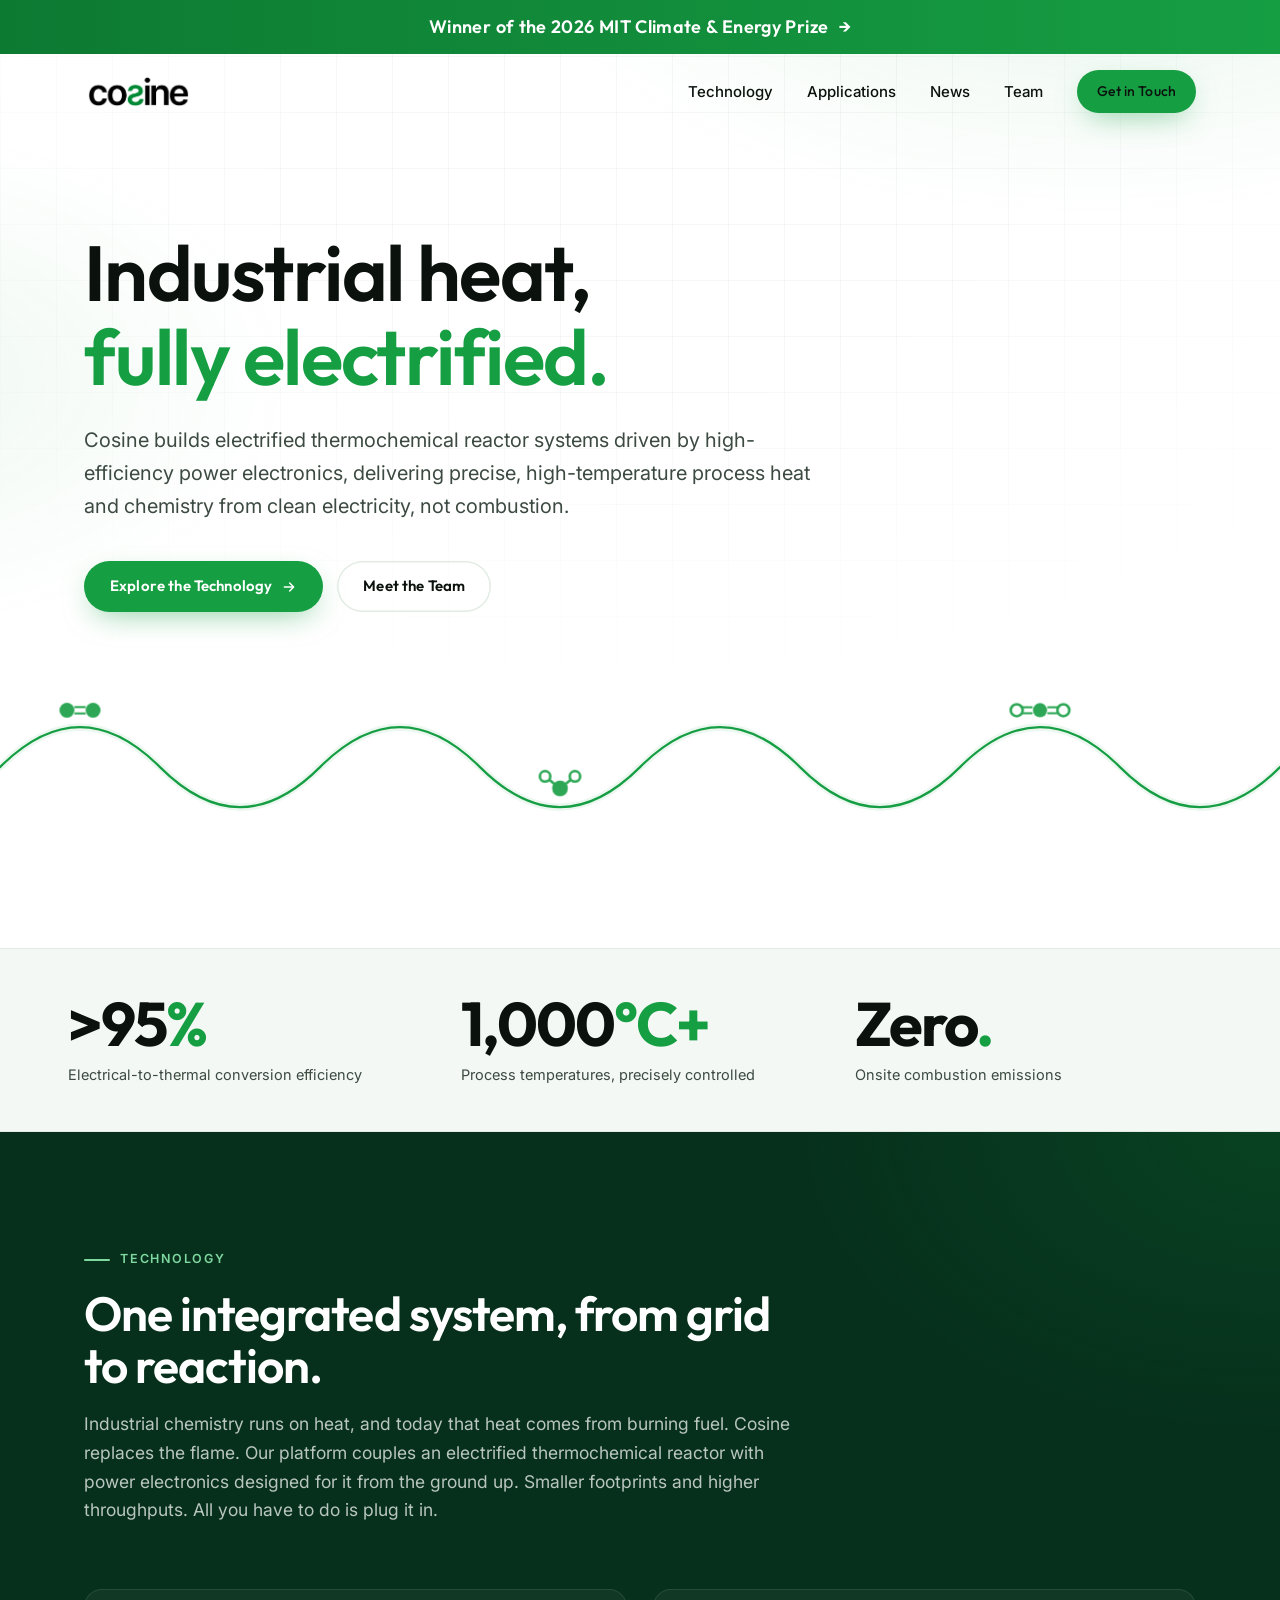
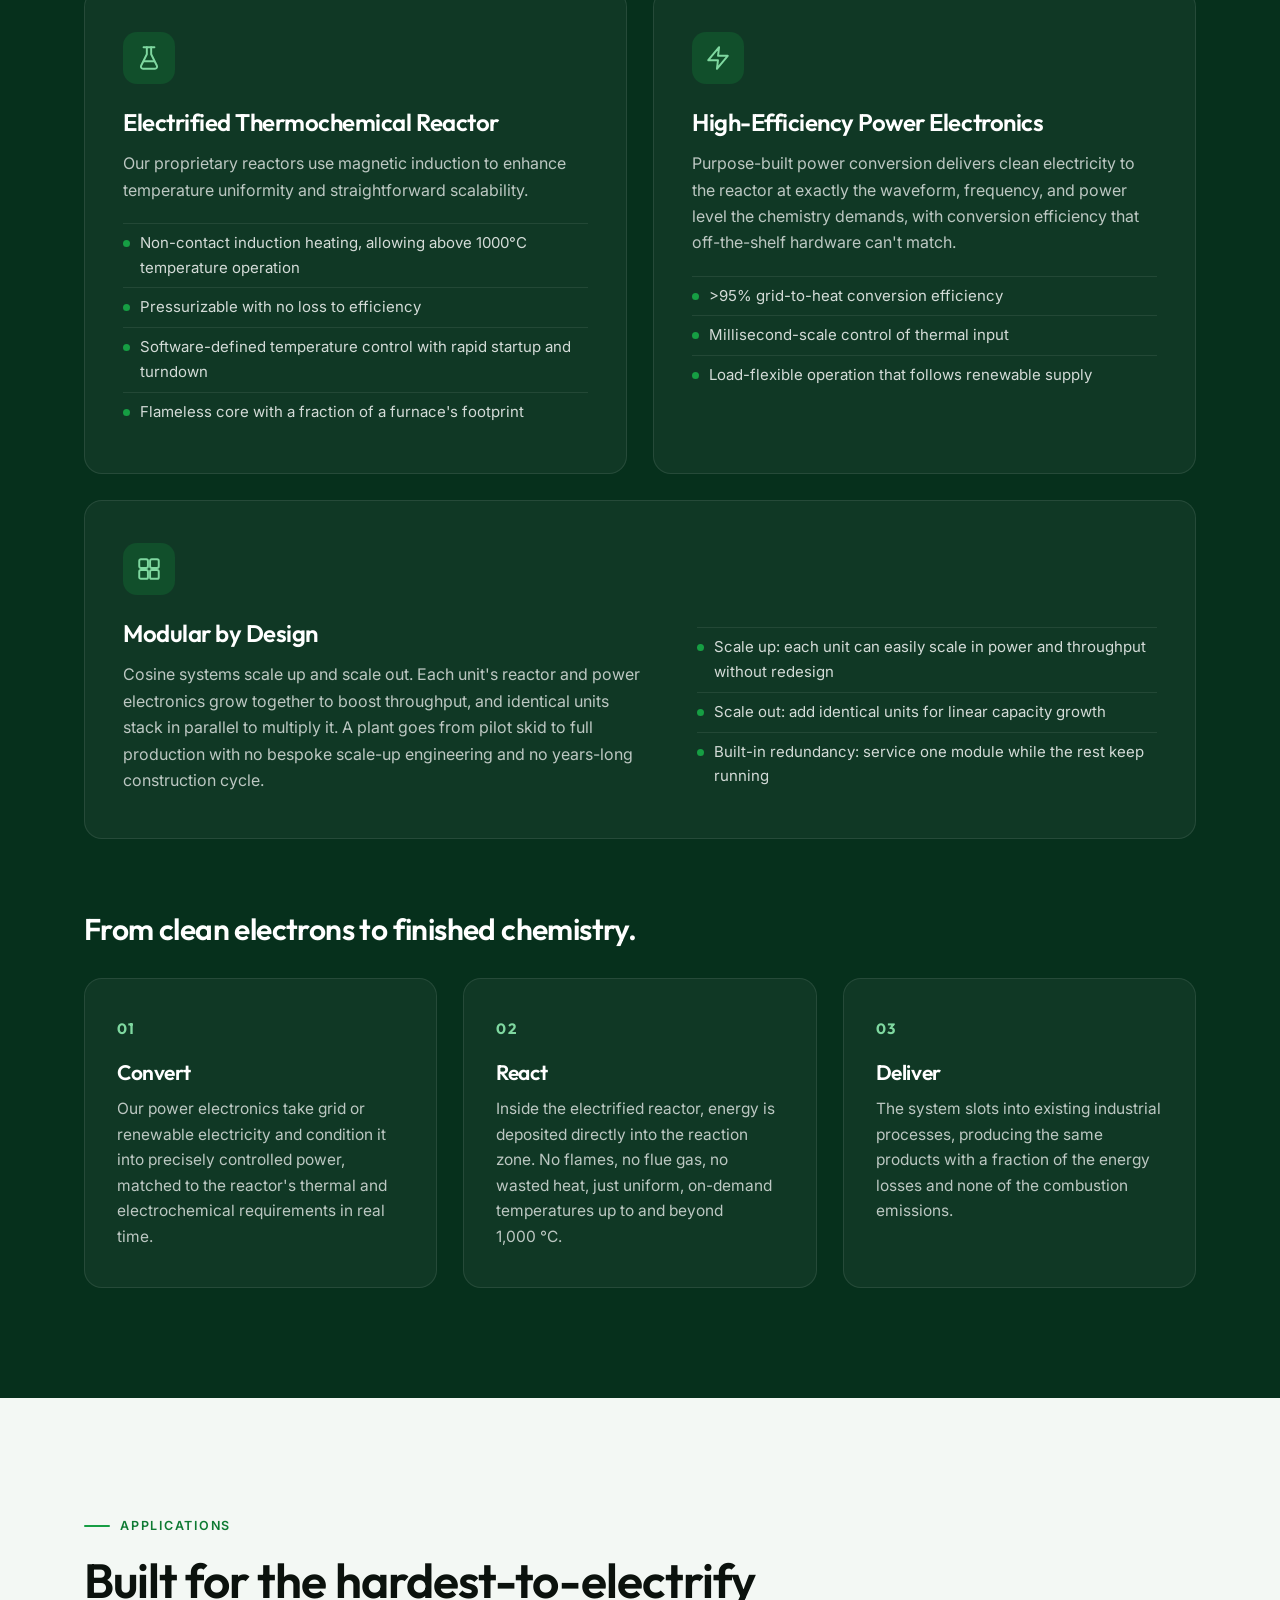
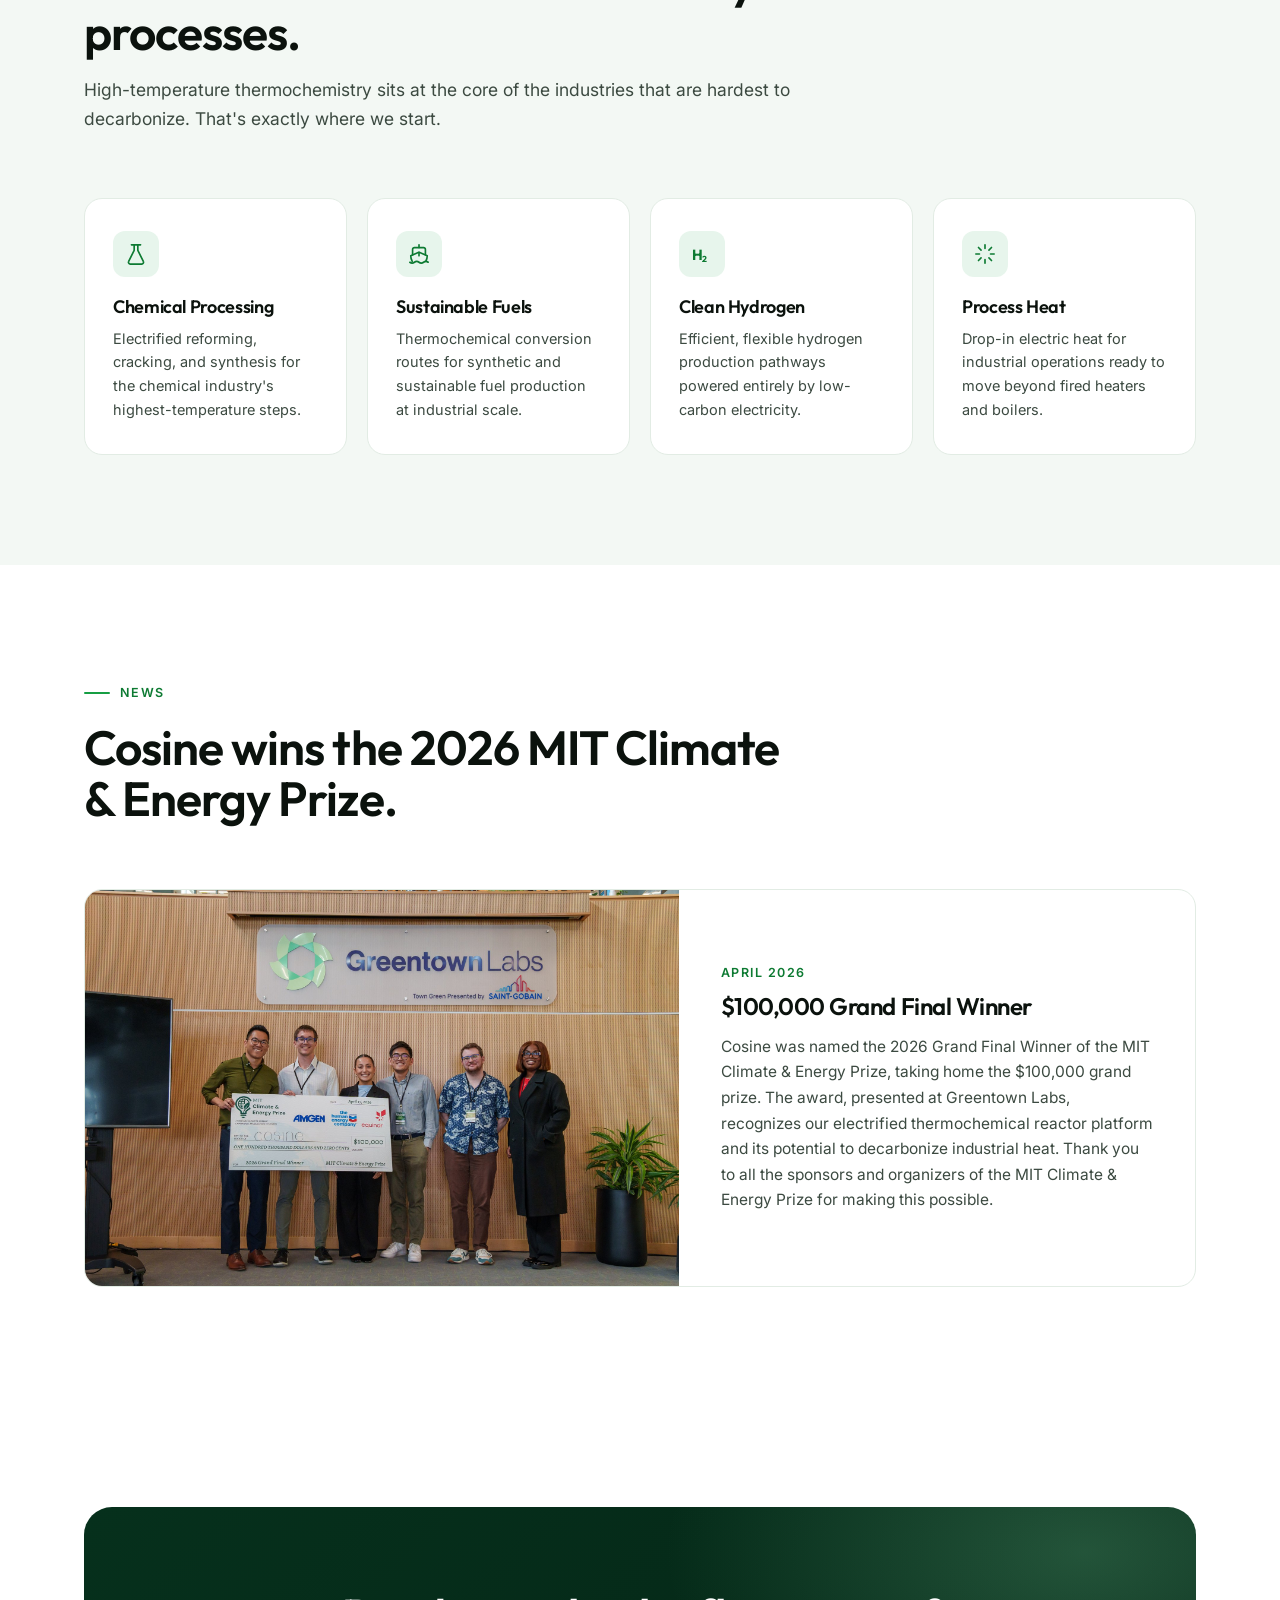
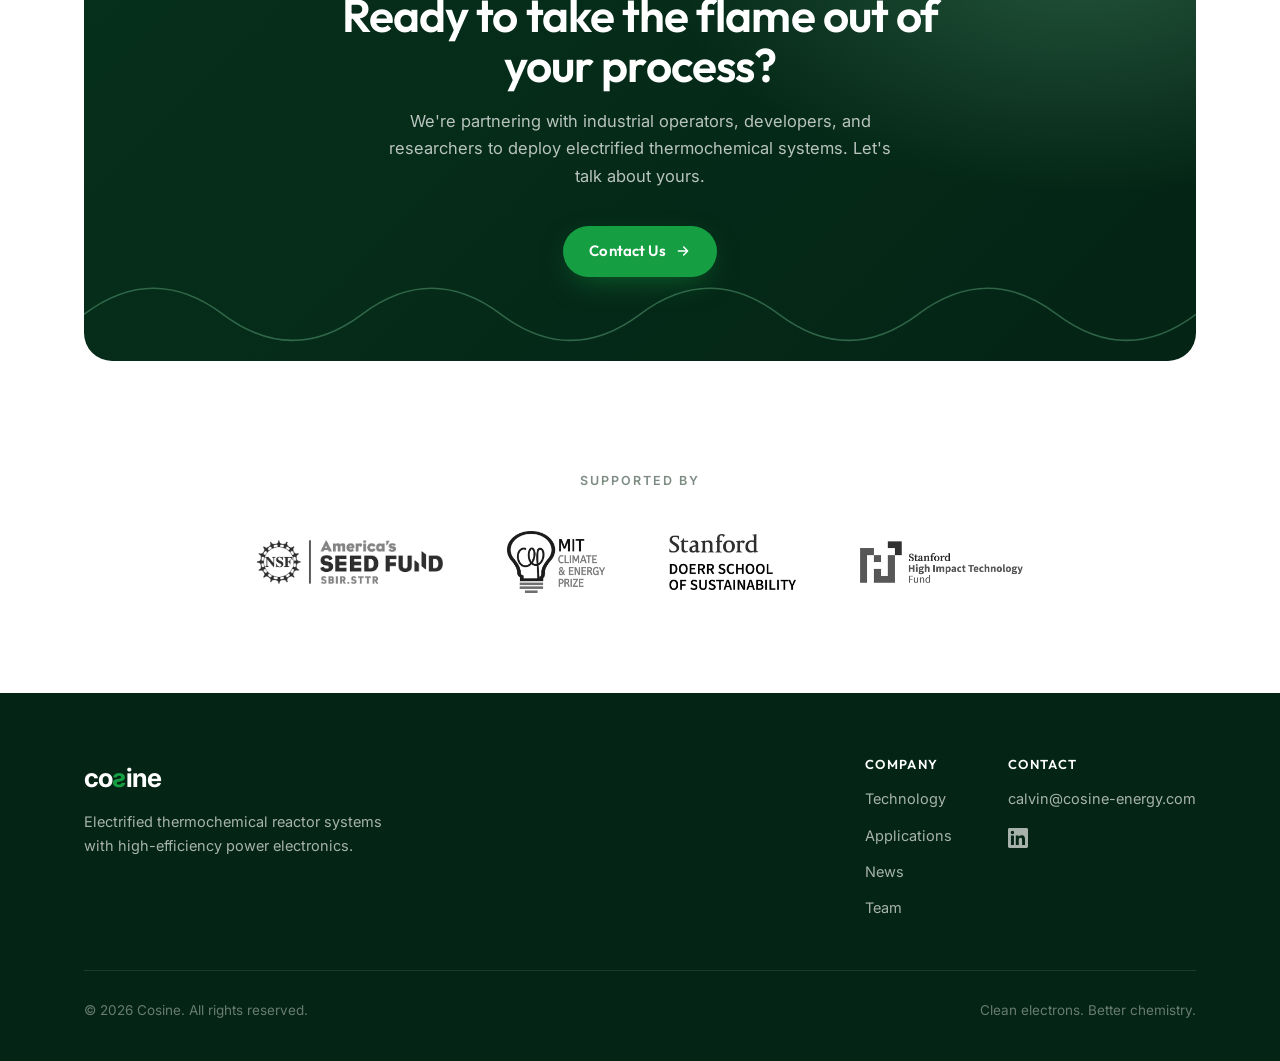
==== commit a6e26a01: "Hide the faint wave glow until the wave draws Gate the background glow path behind the same draw ani" ====
--- a/index.html
+++ b/index.html
@@ -55,7 +55,7 @@
       <svg viewBox="0 0 1440 160" fill="none" xmlns="http://www.w3.org/2000/svg" preserveAspectRatio="none">
         <path class="wave-line" d="M0 80 C 60 20, 120 20, 180 80 S 300 140, 360 80 S 480 20, 540 80 S 660 140, 720 80 S 840 20, 900 80 S 1020 140, 1080 80 S 1200 20, 1260 80 S 1380 140, 1440 80"
               stroke="#169e43" stroke-width="2.5" stroke-linecap="round"/>
-        <path d="M0 80 C 60 20, 120 20, 180 80 S 300 140, 360 80 S 480 20, 540 80 S 660 140, 720 80 S 840 20, 900 80 S 1020 140, 1080 80 S 1200 20, 1260 80 S 1380 140, 1440 80"
+        <path class="wave-glow" d="M0 80 C 60 20, 120 20, 180 80 S 300 140, 360 80 S 480 20, 540 80 S 660 140, 720 80 S 840 20, 900 80 S 1020 140, 1080 80 S 1200 20, 1260 80 S 1380 140, 1440 80"
               stroke="#169e43" stroke-width="8" stroke-linecap="round" opacity="0.08"/>
         <!-- molecules riding the wave -->
         <g class="molecule m1" transform="translate(90, 16) scale(2.1)">
--- a/assets/css/style.css
+++ b/assets/css/style.css
@@ -270,20 +270,25 @@
   position: relative;
 }
 .hero-wave svg { width: 100%; height: auto; display: block; }
-.hero-wave .wave-line {
+.hero-wave .wave-line,
+.hero-wave .wave-glow {
   stroke-dasharray: 2600;
   stroke-dashoffset: 2600;
+}
+/* animation replays each time .animate is toggled on (see main.js) */
+.hero-wave.animate .wave-line,
+.hero-wave.animate .wave-glow {
   animation: drawWave 2.6s cubic-bezier(0.6, 0, 0.2, 1) 0.3s forwards;
 }
 @keyframes drawWave { to { stroke-dashoffset: 0; } }
-.hero-wave .molecule {
-  opacity: 0;
+.hero-wave .molecule { opacity: 0; }
+.hero-wave.animate .molecule {
   animation: molIn 0.45s ease forwards;
 }
 /* delays track the wave's drawing edge as it sweeps left to right */
-.hero-wave .molecule.m1 { animation-delay: 0.8s; }
-.hero-wave .molecule.m2 { animation-delay: 1.35s; }
-.hero-wave .molecule.m3 { animation-delay: 1.75s; }
+.hero-wave.animate .molecule.m1 { animation-delay: 0.8s; }
+.hero-wave.animate .molecule.m2 { animation-delay: 1.35s; }
+.hero-wave.animate .molecule.m3 { animation-delay: 1.75s; }
 @keyframes molIn { to { opacity: 0.9; } }
 
 /* ---------- stat strip ---------- */
@@ -713,8 +718,12 @@
 @media (prefers-reduced-motion: reduce) {
   html { scroll-behavior: auto; }
   .reveal { opacity: 1; transform: none; transition: none; }
-  .hero-wave .wave-line { animation: none; stroke-dashoffset: 0; }
-  .hero-wave .molecule { animation: none; opacity: 0.9; }
+  .hero-wave .wave-line,
+  .hero-wave .wave-glow,
+  .hero-wave.animate .wave-line,
+  .hero-wave.animate .wave-glow { animation: none; stroke-dashoffset: 0; }
+  .hero-wave .molecule,
+  .hero-wave.animate .molecule { animation: none; opacity: 0.9; }
 }
 
 /* ============================================================
